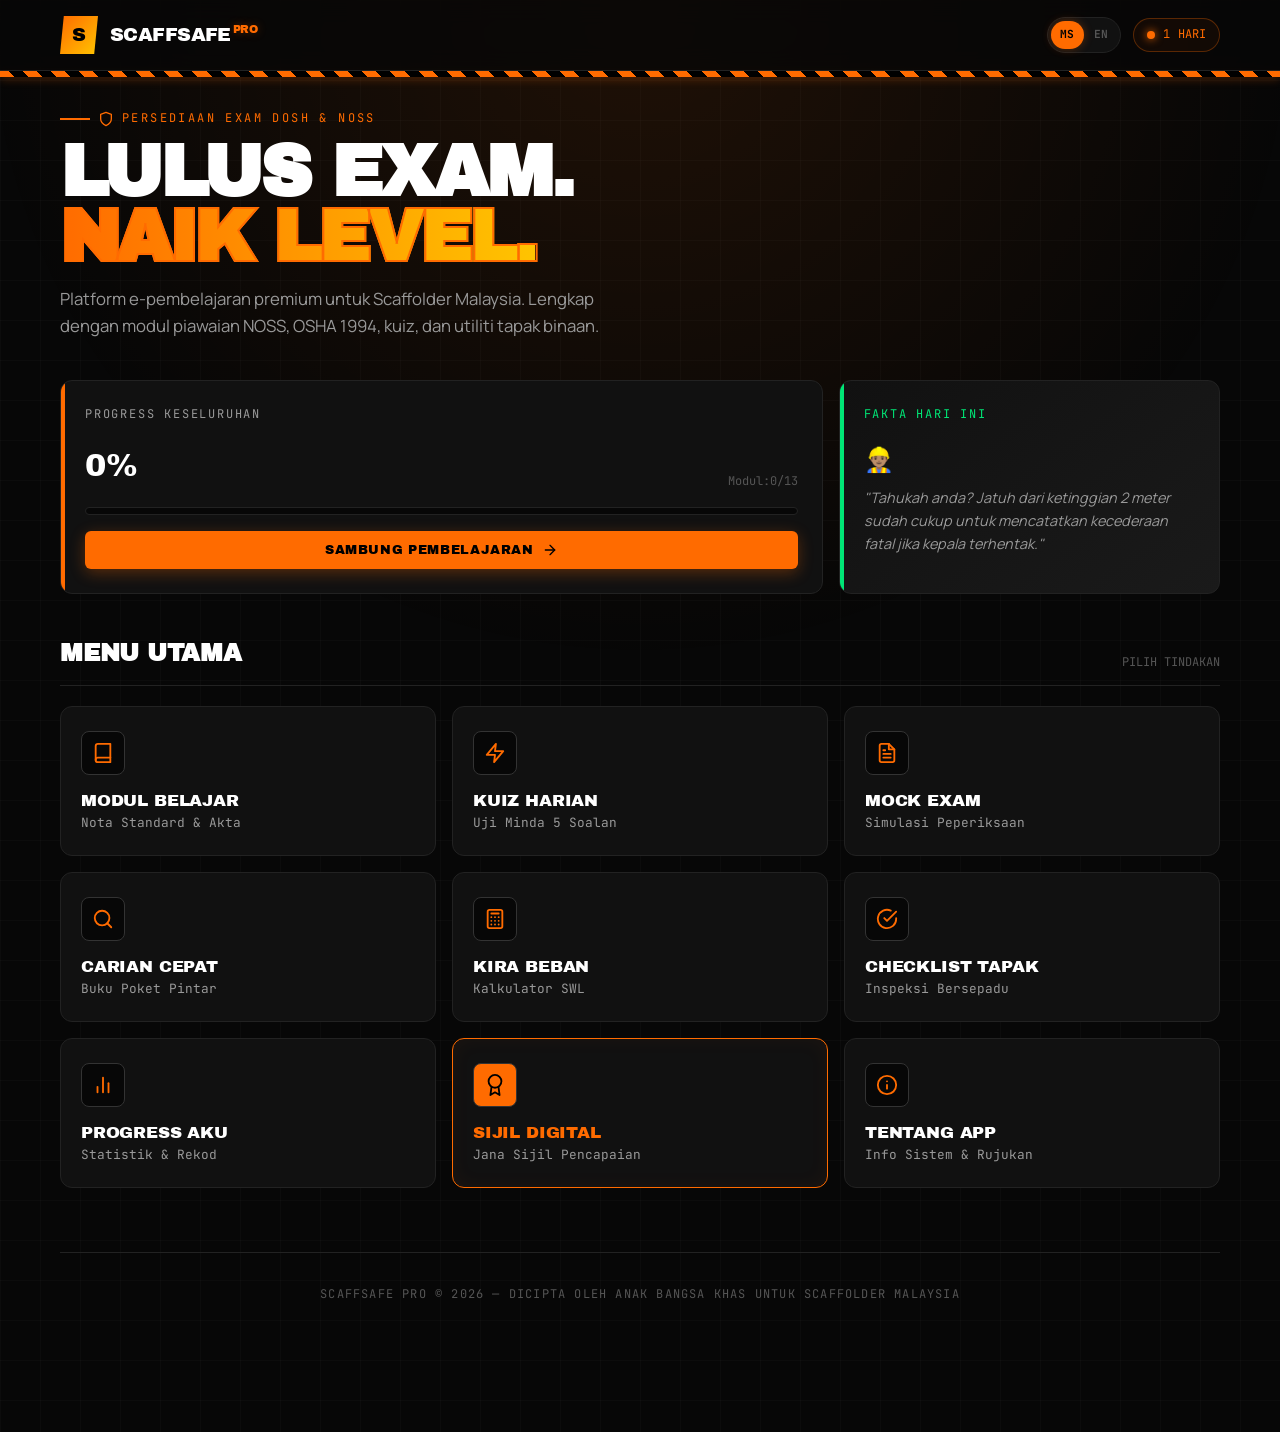
==== index.html @ acae8a9b "Rename INDEX.HTML.txt to index.html" ====
<!DOCTYPE html>
<html lang="ms">
<head>
<meta charset="UTF-8">
<meta name="viewport" content="width=device-width, initial-scale=1.0">
<meta name="theme-color" content="#0A0A0A">
<title>ScaffSafe Pro — Premium DOSH Scaffolder App</title>
<link rel="preconnect" href="https://fonts.googleapis.com">
<link rel="preconnect" href="https://fonts.gstatic.com" crossorigin>
<link href="https://fonts.googleapis.com/css2?family=Archivo+Black&family=JetBrains+Mono:wght@400;500;700&family=Manrope:wght@400;500;600;700;800&family=Playfair+Display:wght@600;700;800;900&family=Dancing+Script:wght@700&display=swap" rel="stylesheet">
<style>
:root {
  --bg: #070707;
  --surface: #111111;
  --surface-raised: #1A1A1A;
  --surface-glow: rgba(255, 107, 0, 0.05);
  --border: #222222;
  --border-highlight: #333333;
  --text: #FFFFFF;
  --text-dim: #999999;
  --text-muted: #555555;
  --accent: #FF6B00;
  --accent-dim: #CC5500;
  --accent-glow: rgba(255, 107, 0, 0.3);
  --success: #00E676;
  --danger: #FF3D00;
  --warning: #FFC400;
  --caution: #FFEA00;
}

* { margin: 0; padding: 0; box-sizing: border-box; -webkit-tap-highlight-color: transparent; }
html { -webkit-text-size-adjust: 100%; scroll-behavior: smooth; }

body {
  font-family: 'Manrope', -apple-system, sans-serif;
  background: var(--bg);
  color: var(--text);
  min-height: 100vh;
  line-height: 1.6;
  overflow-x: hidden;
  background-image: 
    linear-gradient(to right, rgba(255,255,255,0.02) 1px, transparent 1px),
    linear-gradient(to bottom, rgba(255,255,255,0.02) 1px, transparent 1px);
  background-size: 40px 40px;
}

/* Latar Belakang Gradien */
body::after {
  content: ''; position: fixed; top: 0; left: 0; width: 100vw; height: 100vh;
  background: radial-gradient(circle at 50% 0%, rgba(255,107,0,0.1) 0%, transparent 60%);
  pointer-events: none; z-index: -1;
}

.mono { font-family: 'JetBrains Mono', monospace; }
.display { font-family: 'Archivo Black', sans-serif; letter-spacing: -0.02em; }

.hazard-stripe {
  height: 6px;
  background: repeating-linear-gradient(45deg, var(--accent), var(--accent) 10px, #000 10px, #000 20px);
  box-shadow: 0 2px 10px var(--accent-glow);
}

/* Header */
.app-header {
  position: sticky; top: 0; z-index: 100;
  background: rgba(7, 7, 7, 0.8);
  backdrop-filter: blur(12px); -webkit-backdrop-filter: blur(12px);
  border-bottom: 1px solid var(--border);
}
.header-content { max-width: 1200px; margin: 0 auto; padding: 1rem 1.25rem; display: flex; justify-content: space-between; align-items: center; }
.logo { display: flex; align-items: center; gap: 0.75rem; cursor: pointer; transition: transform 0.2s; }
.logo:hover { transform: scale(1.02); }
.logo-mark {
  width: 38px; height: 38px; background: linear-gradient(135deg, var(--accent), var(--warning));
  position: relative; display: flex; align-items: center; justify-content: center;
  font-family: 'Archivo Black', sans-serif; font-size: 1.2rem; color: #000;
  clip-path: polygon(10% 0, 100% 0, 90% 100%, 0 100%); box-shadow: 0 0 15px var(--accent-glow);
}
.logo-text { font-family: 'Archivo Black', sans-serif; font-size: 1.2rem; letter-spacing: -0.03em; text-transform: uppercase; }
.logo-text .pro { color: var(--accent); font-size: 0.7rem; vertical-align: super; margin-left: 2px; text-shadow: 0 0 10px var(--accent-glow); }

.header-stats { display: flex; gap: 0.75rem; align-items: center; }

/* Toggle Bahasa */
.lang-toggle {
  background: var(--surface); border: 1px solid var(--border); border-radius: 20px;
  display: flex; padding: 0.2rem; cursor: pointer;
}
.lang-toggle span {
  padding: 0.3rem 0.6rem; font-family: 'JetBrains Mono', monospace; font-size: 0.7rem; font-weight: bold;
  color: var(--text-muted); border-radius: 15px; transition: all 0.2s;
}
.lang-toggle span.active { background: var(--accent); color: #000; box-shadow: 0 0 10px var(--accent-glow); }

.stat-pill {
  font-family: 'JetBrains Mono', monospace; font-size: 0.75rem; padding: 0.4rem 0.8rem;
  background: var(--surface); border: 1px solid var(--border); border-radius: 20px;
  display: flex; align-items: center; gap: 0.5rem; color: var(--text-dim);
}
.stat-pill.streak { color: var(--accent); border-color: rgba(255,107,0,0.3); background: var(--surface-glow); }
.stat-pill .dot {
  width: 8px; height: 8px; background: var(--accent); border-radius: 50%;
  box-shadow: 0 0 8px var(--accent); animation: pulse 2s infinite;
}
@keyframes pulse { 0%, 100% { opacity: 1; box-shadow: 0 0 8px var(--accent); } 50% { opacity: 0.4; box-shadow: 0 0 2px var(--accent); } }

/* Kontainer Utama */
.main { max-width: 1200px; margin: 0 auto; padding: 2rem 1.25rem 6rem; position: relative; z-index: 2; }
.screen { display: none; animation: slideUp 0.4s cubic-bezier(0.16, 1, 0.3, 1); }
.screen.active { display: block; }
@keyframes slideUp { from { opacity: 0; transform: translateY(20px); } to { opacity: 1; transform: translateY(0); } }

/* Bagian Hero */
.hero { margin-bottom: 2.5rem; position: relative; }
.hero-label { font-family: 'JetBrains Mono', monospace; font-size: 0.75rem; color: var(--accent); text-transform: uppercase; letter-spacing: 0.2em; margin-bottom: 0.75rem; display: flex; align-items: center; gap: 0.5rem; }
.hero-label::before { content: ''; width: 30px; height: 2px; background: var(--accent); }
.hero-title { font-family: 'Archivo Black', sans-serif; font-size: clamp(2.5rem, 8vw, 4.5rem); line-height: 0.9; letter-spacing: -0.04em; text-transform: uppercase; margin-bottom: 1rem; }
.hero-title .highlight { color: transparent; -webkit-text-stroke: 2px var(--accent); background: linear-gradient(to right, var(--accent), var(--warning)); -webkit-background-clip: text; position: relative; }
.hero-subtitle { color: var(--text-dim); font-size: 1.05rem; max-width: 550px; margin-bottom: 1.5rem; }

/* Widget Dasbor */
.dashboard-widgets { display: grid; grid-template-columns: 1fr; gap: 1rem; margin-bottom: 2.5rem; }
@media (min-width: 768px) { .dashboard-widgets { grid-template-columns: 2fr 1fr; } }
.widget-card { background: var(--surface); border: 1px solid var(--border); padding: 1.5rem; border-radius: 12px; position: relative; overflow: hidden; }
.widget-card::before { content: ''; position: absolute; top: 0; left: 0; width: 4px; height: 100%; background: var(--accent); }
.widget-header { display: flex; justify-content: space-between; align-items: center; margin-bottom: 1rem; }
.widget-title { font-family: 'JetBrains Mono', monospace; font-size: 0.75rem; text-transform: uppercase; letter-spacing: 0.15em; color: var(--text-dim); }

.progress-value { font-family: 'Archivo Black', sans-serif; font-size: 2rem; color: var(--text); }
.progress-bar { height: 8px; background: var(--bg); border-radius: 4px; position: relative; overflow: hidden; margin-bottom: 1rem; border: 1px solid var(--border); }
.progress-fill { height: 100%; background: repeating-linear-gradient(45deg, var(--accent), var(--accent) 10px, var(--warning) 10px, var(--warning) 20px); background-size: 28px 28px; animation: moveStripes 1s linear infinite; transition: width 0.8s cubic-bezier(0.65, 0, 0.35, 1); box-shadow: 0 0 10px var(--accent-glow); }
@keyframes moveStripes { 0% { background-position: 0 0; } 100% { background-position: 28px 0; } }
.progress-meta { display: flex; justify-content: space-between; font-family: 'JetBrains Mono', monospace; font-size: 0.75rem; color: var(--text-muted); }

.fact-widget { background: linear-gradient(145deg, var(--surface), var(--surface-raised)); border: 1px solid var(--border); }
.fact-widget::before { background: var(--success); }
.fact-icon { font-size: 1.5rem; margin-bottom: 0.5rem; }
.fact-text { font-size: 0.9rem; color: var(--text-dim); font-style: italic; }

/* Kisi Menu */
.section-header { display: flex; justify-content: space-between; align-items: flex-end; margin-bottom: 1.25rem; padding-bottom: 0.75rem; border-bottom: 1px solid var(--border); }
.section-title { font-family: 'Archivo Black', sans-serif; font-size: 1.5rem; text-transform: uppercase; letter-spacing: -0.01em; }
.section-subtitle { font-family: 'JetBrains Mono', monospace; font-size: 0.75rem; color: var(--text-muted); text-transform: uppercase; }

.menu-grid { display: grid; grid-template-columns: repeat(2, 1fr); gap: 1rem; margin-bottom: 2rem; }
@media (min-width: 768px) { .menu-grid { grid-template-columns: repeat(3, 1fr); } }
.menu-item {
  background: var(--surface); border: 1px solid var(--border); border-radius: 12px; padding: 1.5rem 1.25rem;
  cursor: pointer; transition: all 0.3s cubic-bezier(0.16, 1, 0.3, 1); position: relative; text-align: left;
  color: var(--text); display: flex; flex-direction: column; gap: 1rem; overflow: hidden;
}
.menu-item::after { content: ''; position: absolute; inset: 0; background: radial-gradient(circle at 50% 50%, var(--accent-glow) 0%, transparent 60%); opacity: 0; transition: opacity 0.3s; pointer-events: none; }
.menu-item:hover, .menu-item:active { background: var(--surface-raised); border-color: var(--accent); transform: translateY(-4px); box-shadow: 0 10px 20px rgba(0,0,0,0.5), 0 0 15px var(--surface-glow); }
.menu-item:hover::after { opacity: 1; }
.menu-item .icon { width: 44px; height: 44px; display: flex; align-items: center; justify-content: center; background: var(--bg); border: 1px solid var(--border-highlight); border-radius: 8px; color: var(--accent); transition: all 0.3s; }
.menu-item:hover .icon { background: var(--accent); color: #000; }
.menu-item svg { width: 22px; height: 22px; stroke-width: 2; }
.menu-item .menu-title { font-family: 'Archivo Black', sans-serif; font-size: 1.05rem; text-transform: uppercase; letter-spacing: -0.01em; margin-bottom: 0.25rem; }
.menu-item .menu-desc { font-size: 0.8rem; color: var(--text-dim); font-family: 'JetBrains Mono', monospace; }

/* Kartu Level */
.level-grid { display: grid; grid-template-columns: 1fr; gap: 1rem; }
.level-card { background: var(--surface); border: 1px solid var(--border); border-radius: 12px; padding: 1.5rem; cursor: pointer; transition: all 0.3s; display: flex; align-items: center; gap: 1.5rem; position: relative; }
.level-card:hover { border-color: var(--accent); transform: translateX(8px); background: var(--surface-raised); }
.level-number { font-family: 'Archivo Black', sans-serif; font-size: 3rem; color: var(--accent); line-height: 1; min-width: 70px; opacity: 0.8; }
.level-info h3 { font-family: 'Archivo Black', sans-serif; font-size: 1.2rem; text-transform: uppercase; margin-bottom: 0.5rem; }
.level-info p { font-size: 0.9rem; color: var(--text-dim); }
.level-badge { position: absolute; top: 1rem; right: 1rem; font-family: 'JetBrains Mono', monospace; font-size: 0.7rem; color: var(--accent); text-transform: uppercase; letter-spacing: 0.1em; background: var(--surface-glow); padding: 0.3rem 0.6rem; border-radius: 4px; }

/* Daftar Modul */
.module-list { display: flex; flex-direction: column; gap: 0.75rem; }
.module-item { background: var(--surface); border: 1px solid var(--border); border-radius: 8px; padding: 1.25rem; cursor: pointer; transition: all 0.2s; display: flex; align-items: center; gap: 1rem; text-align: left; color: var(--text); }
.module-item:hover { border-color: var(--accent); background: var(--surface-raised); }
.module-item.completed { border-left: 4px solid var(--success); }
.module-number { font-family: 'JetBrains Mono', monospace; font-size: 0.85rem; color: var(--accent); min-width: 40px; font-weight: 700; }
.module-title { flex: 1; font-weight: 600; font-size: 1rem; }
.module-status { font-family: 'JetBrains Mono', monospace; font-size: 0.75rem; color: var(--text-dim); text-transform: uppercase; }
.module-status.done { color: var(--success); }

/* Tampilan Pelajaran & Diagram SVG */
.lesson-container { background: var(--surface); border: 1px solid var(--border); border-radius: 12px; padding: 2rem 1.5rem; margin-bottom: 1.5rem; box-shadow: 0 10px 30px rgba(0,0,0,0.3); }
.lesson-header { border-bottom: 1px solid var(--border); padding-bottom: 1.5rem; margin-bottom: 1.5rem; }
.lesson-breadcrumb { font-family: 'JetBrains Mono', monospace; font-size: 0.75rem; color: var(--accent); text-transform: uppercase; letter-spacing: 0.1em; margin-bottom: 0.75rem; }
.lesson-title { font-family: 'Archivo Black', sans-serif; font-size: 1.8rem; text-transform: uppercase; line-height: 1.2; }
.lesson-body { font-size: 1rem; line-height: 1.8; color: #D0D0D0; }
.lesson-body h3 { font-family: 'Archivo Black', sans-serif; font-size: 1.2rem; color: var(--accent); margin: 2rem 0 1rem; text-transform: uppercase; letter-spacing: -0.01em; }
.lesson-body p { margin-bottom: 1.25rem; }
.lesson-body ul, .lesson-body ol { padding-left: 1.5rem; margin-bottom: 1.25rem; }
.lesson-body li { margin-bottom: 0.5rem; }
.lesson-body ul li::marker { color: var(--accent); }
.lesson-body strong { color: var(--text); font-weight: 700; }

.svg-diagram-box {
  background: #111; border-radius: 8px; padding: 1.5rem; margin: 1.5rem 0; 
  text-align: center; border: 1px dashed var(--border-highlight);
  box-shadow: inset 0 0 20px rgba(0,0,0,0.5);
}
.svg-diagram-box svg { max-width: 100%; height: auto; }
.svg-diagram-box .caption { font-size:0.75rem; color:var(--text-dim); font-family:monospace; margin-top:0.5rem; }

/* Kotak Info & Pengiraan */
.formula-box { background: var(--surface-raised); border: 1px solid var(--accent); padding: 1rem; border-radius: 8px; text-align: center; font-family: 'JetBrains Mono', monospace; font-size: 1.2rem; color: var(--accent); margin: 1rem 0; box-shadow: inset 0 0 10px rgba(0,0,0,0.5); }
.calc-example { background: rgba(255,255,255,0.02); padding: 1.25rem; border-radius: 8px; font-family: 'JetBrains Mono', monospace; border-left: 3px solid var(--accent); margin-bottom: 1.5rem; color: #E0E0E0; line-height: 1.8; }

.info-box { background: var(--surface-glow); border-left: 4px solid var(--accent); padding: 1.25rem; margin: 1.5rem 0; border-radius: 0 8px 8px 0; }
.info-box.warning { background: rgba(255,196,0,0.05); border-left-color: var(--warning); }
.info-box.danger { background: rgba(255,61,0,0.05); border-left-color: var(--danger); }
.info-box-title { font-family: 'JetBrains Mono', monospace; font-size: 0.8rem; text-transform: uppercase; letter-spacing: 0.1em; color: var(--accent); margin-bottom: 0.5rem; font-weight: bold; }
.info-box.warning .info-box-title { color: var(--warning); }
.info-box.danger .info-box-title { color: var(--danger); }

/* Mesin Kuis */
.quiz-container { background: var(--surface); border: 1px solid var(--border); border-radius: 12px; padding: 2rem 1.5rem; }
.quiz-header { display: flex; justify-content: space-between; align-items: center; margin-bottom: 2rem; padding-bottom: 1rem; border-bottom: 1px solid var(--border); }
.quiz-progress-label { font-family: 'JetBrains Mono', monospace; font-size: 0.85rem; color: var(--text-dim); text-transform: uppercase; }
.quiz-timer { font-family: 'JetBrains Mono', monospace; font-size: 1.2rem; color: var(--accent); font-weight: 700; background: var(--surface-glow); padding: 0.3rem 0.8rem; border-radius: 4px;}
.quiz-question { font-family: 'Archivo Black', sans-serif; font-size: 1.4rem; line-height: 1.4; margin-bottom: 2rem; text-transform: uppercase; letter-spacing: -0.01em; }
.quiz-options { display: flex; flex-direction: column; gap: 0.75rem; margin-bottom: 2rem; }
.quiz-option { background: var(--bg); border: 1px solid var(--border); border-radius: 8px; padding: 1.25rem; cursor: pointer; transition: all 0.2s; display: flex; align-items: center; gap: 1.25rem; text-align: left; color: var(--text); font-family: inherit; font-size: 1rem; width: 100%; }
.quiz-option:hover:not(.disabled) { border-color: var(--accent); background: var(--surface-raised); }
.quiz-option.selected { border-color: var(--accent); background: var(--surface-glow); box-shadow: inset 0 0 0 1px var(--accent); }
.quiz-option.correct { border-color: var(--success); background: rgba(0,230,118,0.1); box-shadow: inset 0 0 0 1px var(--success); }
.quiz-option.wrong { border-color: var(--danger); background: rgba(255,61,0,0.1); box-shadow: inset 0 0 0 1px var(--danger); }
.quiz-option.disabled { cursor: not-allowed; opacity: 0.7; }
.option-letter { font-family: 'Archivo Black', sans-serif; font-size: 1.1rem; min-width: 36px; height: 36px; display: flex; align-items: center; justify-content: center; background: var(--surface); color: var(--text-dim); border-radius: 6px; }
.quiz-option.selected .option-letter { background: var(--accent); color: #000; }
.quiz-option.correct .option-letter { background: var(--success); color: #000; }
.quiz-option.wrong .option-letter { background: var(--danger); color: #fff; }
.explanation { background: var(--surface-raised); border-left: 4px solid var(--accent); padding: 1.25rem; margin: 1.5rem 0; font-size: 0.95rem; line-height: 1.6; color: var(--text); display: none; border-radius: 0 8px 8px 0; }
.explanation.show { display: block; animation: slideUp 0.3s ease; }
.explanation-title { font-family: 'JetBrains Mono', monospace; font-size: 0.75rem; text-transform: uppercase; color: var(--accent); margin-bottom: 0.75rem; letter-spacing: 0.1em; font-weight:bold; }

/* Tombol */
.btn {
  background: var(--accent); color: #000; border: none; border-radius: 6px; padding: 1rem 1.5rem;
  font-family: 'Archivo Black', sans-serif; font-size: 0.95rem; text-transform: uppercase; letter-spacing: 0.05em;
  cursor: pointer; transition: all 0.2s; width: 100%; position: relative; overflow: hidden;
  box-shadow: 0 4px 15px var(--accent-glow); display: flex; justify-content: center; align-items: center; gap: 0.5rem;
}
.btn:hover:not(:disabled) { background: var(--warning); transform: translateY(-2px); box-shadow: 0 6px 20px rgba(255,196,0,0.3); }
.btn:active { transform: translateY(0); }
.btn:disabled { opacity: 0.5; cursor: not-allowed; box-shadow: none; }
.btn.secondary { background: transparent; color: var(--text); border: 1px solid var(--border-highlight); box-shadow: none; }
.btn.secondary:hover { border-color: var(--text); background: var(--surface-raised); }
.btn.outline { background: var(--bg); color: var(--accent); border: 1px solid var(--accent); box-shadow:none;}
.btn.outline:hover { background: var(--surface-glow); }
.btn-row { display: grid; grid-template-columns: 1fr 1fr; gap: 1rem; }

.back-btn {
  background: transparent; border: 1px solid var(--border); color: var(--text-dim); border-radius: 6px;
  padding: 0.6rem 1rem; font-family: 'JetBrains Mono', monospace; font-size: 0.8rem; cursor: pointer;
  margin-bottom: 1.5rem; text-transform: uppercase; letter-spacing: 0.05em; transition: all 0.2s; display: inline-flex; align-items: center; gap: 0.5rem;
}
.back-btn:hover { color: var(--accent); border-color: var(--accent); background: var(--surface-glow); }

/* Hasil */
.result-hero { text-align: center; padding: 3rem 1rem; margin-bottom: 1.5rem; background: var(--surface); border: 1px solid var(--border); border-radius: 12px; }
.result-score { font-family: 'Archivo Black', sans-serif; font-size: clamp(5rem, 15vw, 8rem); line-height: 1; color: var(--accent); letter-spacing: -0.04em; text-shadow: 0 0 30px var(--accent-glow); }
.result-label { font-family: 'JetBrains Mono', monospace; font-size: 0.9rem; text-transform: uppercase; letter-spacing: 0.2em; color: var(--text-dim); margin-top: 1rem; }
.result-status { display: inline-block; padding: 0.75rem 1.5rem; margin-top: 1.5rem; font-family: 'Archivo Black', sans-serif; font-size: 1rem; text-transform: uppercase; letter-spacing: 0.1em; border-radius: 4px;}
.result-status.pass { background: var(--success); color: #000; box-shadow: 0 0 20px rgba(0,230,118,0.3); }
.result-status.fail { background: var(--danger); color: #fff; box-shadow: 0 0 20px rgba(255,61,0,0.3); }
.result-stats { display: grid; grid-template-columns: repeat(3, 1fr); gap: 1rem; margin-bottom: 2rem; }
.result-stat { background: var(--surface); border: 1px solid var(--border); padding: 1.5rem 0.5rem; text-align: center; border-radius: 8px; }
.result-stat-value { font-family: 'Archivo Black', sans-serif; font-size: 1.8rem; color: var(--text); }
.result-stat-label { font-family: 'JetBrains Mono', monospace; font-size: 0.7rem; color: var(--text-muted); text-transform: uppercase; letter-spacing: 0.1em; margin-top: 0.5rem; }

/* Elemen Interaktif */
.calc-input { width: 100%; padding: 1rem; background: var(--bg); border: 1px solid var(--border-highlight); color: var(--text); font-family: 'JetBrains Mono', monospace; font-size: 1rem; margin-top: 0.5rem; border-radius: 6px; transition: border 0.2s; }
.calc-input:focus { border-color: var(--accent); outline: none; box-shadow: 0 0 0 2px var(--accent-glow); }
.interactive-check { display: flex; align-items: flex-start; gap: 1rem; padding: 1rem; background: var(--bg); border: 1px solid var(--border-highlight); margin-bottom: 0.75rem; cursor: pointer; transition: all 0.2s; border-radius: 8px; }
.interactive-check:hover { border-color: var(--accent); background: var(--surface-raised); }
.interactive-check input[type="checkbox"] { margin-top: 0.25rem; accent-color: var(--accent); width: 20px; height: 20px; cursor: pointer; }
.interactive-check span { font-size: 0.95rem; line-height: 1.5; }

/* Gaya Cetak (Print) */
@media print {
  body.print-mode * { visibility: hidden; }
  body.print-mode #certOutputArea, body.print-mode #certOutputArea * { visibility: visible; }
  body.print-mode #certOutputArea { position: absolute; left: 0; top: 0; width: 100%; margin: 0; padding: 0; }
  
  body.print-checklist-mode * { visibility: hidden; }
  body.print-checklist-mode #printableChecklist, body.print-checklist-mode #printableChecklist * { visibility: visible; color: #000 !important; }
  body.print-checklist-mode #printableChecklist { position: absolute; left: 0; top: 0; width: 100%; padding: 20px; background: white; }
  body.print-checklist-mode .interactive-check { border: 1px solid #ccc; background: #fff; margin-bottom: 10px; break-inside: avoid; }
  body.print-checklist-mode .print-hide { display: none !important; }
  body.print-checklist-mode h2 { color: #000 !important; }

  .certificate-box { box-shadow: none; width: 100%; height: auto; margin: 20px auto; }
  .btn, .back-btn, .header-content { display: none !important; }
}

/* Gaya Sertifikat */
.certificate-box {
  background: #FDFDFD; color: #111; padding: clamp(1.5rem, 5vw, 3rem);
  border: 2px solid #D4AF37; outline: clamp(4px, 2vw, 10px) solid #FDFDFD;
  box-shadow: 0 0 0 clamp(6px, 3vw, 14px) #D4AF37, 0 30px 60px rgba(0,0,0,0.8);
  border-radius: 2px; text-align: center; position: relative; margin-top: 2rem; overflow: hidden;
  -webkit-print-color-adjust: exact; print-color-adjust: exact;
}
.certificate-box::before { content: ''; position: absolute; top: 15px; left: 15px; right: 15px; bottom: 15px; border: 2px solid #D4AF37; pointer-events: none; z-index: 10; }
.cert-watermark { position: absolute; top: 50%; left: 50%; transform: translate(-50%, -50%); font-family: 'Archivo Black', sans-serif; font-size: clamp(10rem, 40vw, 28rem); color: #D4AF37; opacity: 0.04; pointer-events: none; z-index: 0; line-height: 0.8; }
.cert-content-wrap { position: relative; z-index: 5; }
.cert-serial { position: absolute; top: -15px; left: 0; font-family: 'JetBrains Mono', monospace; font-size: 0.75rem; color: #888; letter-spacing: 0.05em; }
.cert-header { font-family: 'Playfair Display', serif; font-weight: 900; font-size: clamp(1.8rem, 6vw, 3.5rem); background: linear-gradient(to right, #BF953F, #FCF6BA, #B38728, #FBF5B7, #AA771C); -webkit-background-clip: text; -webkit-text-fill-color: transparent; margin-bottom: 0.5rem; letter-spacing: 0.05em; }
.cert-sub { font-family: 'JetBrains Mono', monospace; font-size: clamp(0.65rem, 2vw, 0.85rem); color: #B38728; text-transform: uppercase; letter-spacing: 0.25em; margin-bottom: 2.5rem; font-weight: bold; }
.cert-photo { width: clamp(90px, 25vw, 140px); height: clamp(90px, 25vw, 140px); border-radius: 50%; object-fit: cover; border: 4px solid #D4AF37; margin: 0 auto 1.5rem; box-shadow: 0 8px 20px rgba(0,0,0,0.15); display: block; background:#eee; position: relative; z-index: 5; }
.cert-name { font-family: 'Playfair Display', serif; font-weight: 800; font-size: clamp(1.5rem, 6vw, 2.8rem); color: #111111; margin-bottom: 1.5rem; border-bottom: 2px solid #D4AF37; display: inline-block; padding: 0 1rem 0.5rem; word-break: break-word; letter-spacing: 0.05em; text-transform: uppercase; }
.cert-text { font-family: 'Manrope', sans-serif; font-size: clamp(0.85rem, 3vw, 1.05rem); line-height: 1.8; color: #333; max-width: 95%; margin: 0 auto 2rem; }
.cert-seal { position: relative; margin: 0 auto 1.5rem; width: clamp(80px, 20vw, 110px); height: clamp(80px, 20vw, 110px); background: radial-gradient(circle, #FCF6BA 0%, #B38728 50%, #AA771C 100%); border-radius: 50%; display: flex; flex-direction: column; align-items: center; justify-content: center; color: #FFFFFF; font-family: 'Archivo Black', sans-serif; font-size: 0.6rem; line-height: 1.2; text-shadow: 1px 1px 3px rgba(0,0,0,0.5); box-shadow: 0 5px 15px rgba(0,0,0,0.4); z-index: 10; }
.cert-seal::after { content: ''; position: absolute; top: 4px; left: 4px; right: 4px; bottom: 4px; border: 1.5px dashed #FFFFFF; border-radius: 50%; opacity: 0.6; }
.cert-seal span { font-size: 0.4rem; letter-spacing: 0.1em; margin-top: 3px;}
.cert-footer { display: flex; flex-direction: column; justify-content: center; align-items: center; gap: 1.5rem; margin-top: 1.5rem; padding-top: 1.5rem; border-top: 1px solid #E0E0E0; font-family: 'JetBrains Mono', monospace; font-size: clamp(0.7rem, 2vw, 0.85rem); color: #333; }
.cert-sign-area { display: flex; flex-direction: column; align-items: center; text-align: center; }
.cert-sign-area-left { text-align: center; }
.fake-sign { font-family: 'Dancing Script', cursive; font-size: clamp(2.2rem, 7vw, 3.2rem); color: #111111; margin-bottom: 10px; transform: rotate(-2deg); line-height: 1.2; }
@media (min-width: 768px) {
  .cert-footer { flex-direction: row; justify-content: space-between; align-items: flex-end; padding-left: 150px; margin-top: 2.5rem; border-top: none; }
  .cert-sign-area-left { text-align: left; }
  .cert-seal { position: absolute; bottom: 25px; left: 40px; margin: 0; }
  .cert-seal::after { top: 5px; left: 5px; right: 5px; bottom: 5px; }
  .cert-seal span { font-size: 0.45rem; }
}

.footer-note { text-align: center; font-family: 'JetBrains Mono', monospace; font-size: 0.75rem; color: var(--text-muted); margin-top: 4rem; padding: 2rem; text-transform: uppercase; letter-spacing: 0.1em; border-top: 1px solid var(--border); }
.svg-icon { width: 24px; height: 24px; stroke: currentColor; stroke-width: 2; stroke-linecap: round; stroke-linejoin: round; fill: none; }

/* Custom Modal */
.modal-overlay { position: fixed; top: 0; left: 0; width: 100vw; height: 100vh; background: rgba(0,0,0,0.8); backdrop-filter: blur(5px); -webkit-backdrop-filter: blur(5px); display: flex; align-items: center; justify-content: center; z-index: 1000; opacity: 0; pointer-events: none; transition: opacity 0.3s ease; }
.modal-overlay.active { opacity: 1; pointer-events: auto; }
.modal-box { background: var(--surface); border: 1px solid var(--border-highlight); border-radius: 12px; padding: 2rem; max-width: 90%; width: 400px; text-align: center; transform: translateY(20px); transition: transform 0.3s ease; box-shadow: 0 10px 40px rgba(0,0,0,0.8), 0 0 20px var(--surface-glow); }
.modal-overlay.active .modal-box { transform: translateY(0); }
.modal-title { font-family: 'Archivo Black', sans-serif; color: var(--accent); margin-bottom: 1rem; font-size: 1.2rem; text-transform: uppercase; letter-spacing: -0.01em;}
.modal-message { color: var(--text); margin-bottom: 2rem; font-size: 1rem; line-height: 1.5; font-family: 'Manrope', sans-serif;}
.modal-buttons { display: flex; gap: 1rem; justify-content: center; }
</style>
</head>
<body>

<header class="app-header">
  <div class="header-content">
    <div class="logo" onclick="goHome()">
      <div class="logo-mark">S</div>
      <div class="logo-text">ScaffSafe<span class="pro">PRO</span></div>
    </div>
    <div class="header-stats">
      <div class="lang-toggle" onclick="toggleLang()">
        <span id="btn-lang-ms" class="active">MS</span>
        <span id="btn-lang-en">EN</span>
      </div>
      <div class="stat-pill streak" title="Streak">
        <span class="dot"></span>
        <span id="streakCount">0</span> <span data-i18n="header_days">HARI</span>
      </div>
    </div>
  </div>
</header>

<div class="hazard-stripe"></div>

<main class="main">

  <div id="screen-home" class="screen active">
    <section class="hero">
      <div class="hero-label">
        <svg class="svg-icon" style="width:16px;height:16px;" viewBox="0 0 24 24"><path d="M12 22s8-4 8-10V5l-8-3-8 3v7c0 6 8 10 8 10z"/></svg>
        <span data-i18n="hero_label">Persediaan Exam DOSH & NOSS</span>
      </div>
      <h1 class="hero-title" data-i18n="hero_title">Lulus Exam.<br><span class="highlight">Naik Level.</span></h1>
      <p class="hero-subtitle" data-i18n="hero_subtitle">Platform e-pembelajaran premium untuk Scaffolder Malaysia. Lengkap dengan modul piawaian NOSS, OSHA 1994, kuiz, dan utiliti tapak binaan.</p>
    </section>

    <div class="dashboard-widgets">
      <div class="widget-card">
        <div class="widget-header">
          <span class="widget-title" data-i18n="widget_prog_title">Progress Keseluruhan</span>
        </div>
        <div style="display:flex; justify-content:space-between; align-items:flex-end; margin-bottom:1rem;">
          <span class="progress-value" id="overallProgress">0%</span>
          <span class="progress-meta"><span data-i18n="widget_prog_mod">Modul</span>: <span id="moduleCompleted">0</span>/<span id="moduleTotal">13</span></span>
        </div>
        <div class="progress-bar">
          <div class="progress-fill" id="progressFill" style="width: 0%"></div>
        </div>
        <button class="btn" style="padding:0.7rem; font-size:0.8rem; margin-top:1rem;" onclick="showScreen('modules')">
          <span data-i18n="btn_continue">Sambung Pembelajaran</span> <svg class="svg-icon" style="width:16px;height:16px;" viewBox="0 0 24 24"><line x1="5" y1="12" x2="19" y2="12"></line><polyline points="12 5 19 12 12 19"></polyline></svg>
        </button>
      </div>

      <div class="widget-card fact-widget">
        <div class="widget-header">
          <span class="widget-title" style="color:var(--success);" data-i18n="widget_fact_title">Fakta Hari Ini</span>
        </div>
        <div class="fact-icon">👷🏽‍♂️</div>
        <div class="fact-text" id="dailyFact">"Tali dagu..."</div>
      </div>
    </div>

    <div class="section-header">
      <h2 class="section-title" data-i18n="menu_main">Menu Utama</h2>
      <span class="section-subtitle" data-i18n="menu_sub">Pilih Tindakan</span>
    </div>

    <div class="menu-grid">
      <button class="menu-item" onclick="showScreen('levels')">
        <div class="icon"><svg class="svg-icon" viewBox="0 0 24 24"><path d="M4 19.5A2.5 2.5 0 0 1 6.5 17H20"></path><path d="M6.5 2H20v20H6.5A2.5 2.5 0 0 1 4 19.5v-15A2.5 2.5 0 0 1 6.5 2z"></path></svg></div>
        <div>
          <div class="menu-title" data-i18n="m_learn_t">Modul Belajar</div>
          <div class="menu-desc" data-i18n="m_learn_d">Nota Standard & Akta</div>
        </div>
      </button>

      <button class="menu-item" onclick="startDailyQuiz()">
        <div class="icon"><svg class="svg-icon" viewBox="0 0 24 24"><polygon points="13 2 3 14 12 14 11 22 21 10 12 10 13 2"></polygon></svg></div>
        <div>
          <div class="menu-title" data-i18n="m_quiz_t">Kuiz Harian</div>
          <div class="menu-desc" data-i18n="m_quiz_d">Uji Minda 5 Soalan</div>
        </div>
      </button>

      <button class="menu-item" onclick="startMockExam()">
        <div class="icon"><svg class="svg-icon" viewBox="0 0 24 24"><path d="M14 2H6a2 2 0 0 0-2 2v16a2 2 0 0 0 2 2h12a2 2 0 0 0 2-2V8z"></path><polyline points="14 2 14 8 20 8"></polyline><line x1="16" y1="13" x2="8" y2="13"></line><line x1="16" y1="17" x2="8" y2="17"></line><polyline points="10 9 9 9 8 9"></polyline></svg></div>
        <div>
          <div class="menu-title" data-i18n="m_exam_t">Mock Exam</div>
          <div class="menu-desc" data-i18n="m_exam_d">Simulasi Peperiksaan</div>
        </div>
      </button>

      <button class="menu-item" onclick="showScreen('search')">
        <div class="icon"><svg class="svg-icon" viewBox="0 0 24 24"><circle cx="11" cy="11" r="8"></circle><line x1="21" y1="21" x2="16.65" y2="16.65"></line></svg></div>
        <div>
          <div class="menu-title" data-i18n="m_search_t">Carian Cepat</div>
          <div class="menu-desc" data-i18n="m_search_d">Buku Poket Pintar</div>
        </div>
      </button>
      
      <button class="menu-item" onclick="showScreen('calculator')">
        <div class="icon"><svg class="svg-icon" viewBox="0 0 24 24"><rect x="4" y="2" width="16" height="20" rx="2" ry="2"></rect><line x1="8" y1="6" x2="16" y2="6"></line><line x1="16" y1="14" x2="16" y2="14.01"></line><line x1="12" y1="14" x2="12" y2="14.01"></line><line x1="8" y1="14" x2="8" y2="14.01"></line><line x1="16" y1="10" x2="16" y2="10.01"></line><line x1="12" y1="10" x2="12" y2="10.01"></line><line x1="8" y1="10" x2="8" y2="10.01"></line><line x1="16" y1="18" x2="16" y2="18.01"></line><line x1="12" y1="18" x2="12" y2="18.01"></line><line x1="8" y1="18" x2="8" y2="18.01"></line></svg></div>
        <div>
          <div class="menu-title" data-i18n="m_calc_t">Kira Beban</div>
          <div class="menu-desc" data-i18n="m_calc_d">Kalkulator SWL</div>
        </div>
      </button>

      <button class="menu-item" onclick="showScreen('checklist')">
        <div class="icon"><svg class="svg-icon" viewBox="0 0 24 24"><path d="M22 11.08V12a10 10 0 1 1-5.93-9.14"></path><polyline points="22 4 12 14.01 9 11.01"></polyline></svg></div>
        <div>
          <div class="menu-title" data-i18n="m_check_t">Checklist Tapak</div>
          <div class="menu-desc" data-i18n="m_check_d">Inspeksi Bersepadu</div>
        </div>
      </button>

      <button class="menu-item" onclick="showScreen('progress')">
        <div class="icon"><svg class="svg-icon" viewBox="0 0 24 24"><line x1="18" y1="20" x2="18" y2="10"></line><line x1="12" y1="20" x2="12" y2="4"></line><line x1="6" y1="20" x2="6" y2="14"></line></svg></div>
        <div>
          <div class="menu-title" data-i18n="m_prog_t">Progress Aku</div>
          <div class="menu-desc" data-i18n="m_prog_d">Statistik & Rekod</div>
        </div>
      </button>

      <button class="menu-item" style="border-color: var(--accent); box-shadow: inset 0 0 20px var(--surface-glow);" onclick="showScreen('certificate')">
        <div class="icon" style="background:var(--accent); color:#000;"><svg class="svg-icon" viewBox="0 0 24 24"><circle cx="12" cy="8" r="7"></circle><polyline points="8.21 13.89 7 23 12 20 17 23 15.79 13.88"></polyline></svg></div>
        <div>
          <div class="menu-title" style="color: var(--accent);" data-i18n="m_cert_t">Sijil Digital</div>
          <div class="menu-desc" data-i18n="m_cert_d">Jana Sijil Pencapaian</div>
        </div>
      </button>

      <button class="menu-item" onclick="showScreen('about')">
        <div class="icon"><svg class="svg-icon" viewBox="0 0 24 24"><circle cx="12" cy="12" r="10"></circle><line x1="12" y1="16" x2="12" y2="12"></line><line x1="12" y1="8" x2="12.01" y2="8"></line></svg></div>
        <div>
          <div class="menu-title" data-i18n="m_about_t">Tentang App</div>
          <div class="menu-desc" data-i18n="m_about_d">Info Sistem & Rujukan</div>
        </div>
      </button>
    </div>
  </div>

  <div id="screen-levels" class="screen">
    <button class="back-btn" onclick="goHome()"><svg class="svg-icon" style="width:16px;height:16px;" viewBox="0 0 24 24"><line x1="19" y1="12" x2="5" y2="12"></line><polyline points="12 19 5 12 12 5"></polyline></svg> <span data-i18n="btn_back">Kembali</span></button>
    <div class="section-header">
      <h2 class="section-title" data-i18n="lvl_title">Pilih Level</h2>
      <span class="section-subtitle" data-i18n="lvl_sub">Silibus Berdaftar</span>
    </div>
    <div class="level-grid">
      <div class="level-card" onclick="showLevelModules(1)">
        <div class="level-number">01</div>
        <div class="level-info">
          <h3 data-i18n="lvl_1_t">Scaffolder Peringkat Asas (Level 1)</h3>
          <p data-i18n="lvl_1_d">Asas scaffolding, OSHA Akta 514, pengiraan beban mati, komponen, dan prosedur kerja selamat. Rujukan Piawaian Kebangsaan (NOSS).</p>
        </div>
        <div class="level-badge" data-i18n="lvl_avail">Tersedia</div>
      </div>
      <div class="level-card" onclick="showLevelModules(2)">
        <div class="level-number">02</div>
        <div class="level-info">
          <h3 data-i18n="lvl_2_t">Scaffolder Pertengahan (Level 2)</h3>
          <p data-i18n="lvl_2_d">Advanced erection, load calculation, bracing, modification inspection.</p>
        </div>
        <div class="level-badge" data-i18n="lvl_soon">Akan Datang</div>
      </div>
      <div class="level-card" onclick="showLevelModules(3)">
        <div class="level-number">03</div>
        <div class="level-info">
          <h3 data-i18n="lvl_3_t">Penyelia Scaffolder (Level 3)</h3>
          <p data-i18n="lvl_3_d">Penyeliaan tapak, semakan lukisan reka bentuk, dan penilaian risiko khusus.</p>
        </div>
        <div class="level-badge" data-i18n="lvl_soon">Akan Datang</div>
      </div>
    </div>
  </div>

  <div id="screen-modules" class="screen">
    <button class="back-btn" onclick="showScreen('levels')"><svg class="svg-icon" style="width:16px;height:16px;" viewBox="0 0 24 24"><line x1="19" y1="12" x2="5" y2="12"></line><polyline points="12 19 5 12 12 5"></polyline></svg> <span data-i18n="btn_back">Kembali</span></button>
    <div class="section-header">
      <h2 class="section-title" id="moduleScreenTitle">Level 1 Modul</h2>
      <span class="section-subtitle" id="moduleCount">13 modul</span>
    </div>
    <div class="module-list" id="moduleList"></div>
  </div>

  <div id="screen-lesson" class="screen">
    <button class="back-btn" onclick="showScreen('modules')"><svg class="svg-icon" style="width:16px;height:16px;" viewBox="0 0 24 24"><line x1="19" y1="12" x2="5" y2="12"></line><polyline points="12 19 5 12 12 5"></polyline></svg> <span data-i18n="btn_mod_list">Senarai Modul</span></button>
    <div class="lesson-container">
      <div class="lesson-header">
        <div class="lesson-breadcrumb" id="lessonBreadcrumb">Level 1 / Modul 1</div>
        <h1 class="lesson-title" id="lessonTitle">Tajuk Modul</h1>
      </div>
      <div class="lesson-body" id="lessonBody"></div>
    </div>
    <button class="btn" onclick="startModuleQuiz()">
      <span data-i18n="btn_start_mod_quiz">Mula Kuiz Untuk Modul Ini</span> <svg class="svg-icon" style="width:18px;height:18px;" viewBox="0 0 24 24"><line x1="5" y1="12" x2="19" y2="12"></line><polyline points="12 5 19 12 12 19"></polyline></svg>
    </button>
  </div>

  <div id="screen-calculator" class="screen">
    <button class="back-btn" onclick="goHome()"><svg class="svg-icon" style="width:16px;height:16px;" viewBox="0 0 24 24"><line x1="19" y1="12" x2="5" y2="12"></line><polyline points="12 19 5 12 12 5"></polyline></svg> <span data-i18n="btn_back">Kembali</span></button>
    <div class="section-header">
      <h2 class="section-title" data-i18n="calc_title">Kalkulator Beban Lanjutan</h2>
      <span class="section-subtitle" data-i18n="calc_sub">Tugasan SWL (Safe Working Load)</span>
    </div>
    <div class="lesson-container">
      <p style="margin-bottom:1.5rem; font-size:1rem; color:var(--text-dim);" data-i18n="calc_desc">Kira nilai <strong>Beban Mati (Dead Load)</strong> komponen fizikal dan tambahkan dengan <strong>Beban Hidup (Live Load)</strong> berdasarkan gred tugas perancah.</p>
      
      <div style="margin-bottom:2rem; padding-bottom: 1.5rem; border-bottom: 1px solid var(--border);">
        <label style="font-size:0.85rem; color:var(--accent); font-family:'JetBrains Mono',monospace; text-transform:uppercase;" data-i18n="calc_duty_lbl">Kategori Tugas (Beban Hidup / Live Load)</label>
        <select id="calcDuty" class="calc-input" onchange="calculateLoad()">
          <option value="225" data-i18n="opt_light">Tugas Ringan (Light Duty - 225 kg/bay)</option>
          <option value="450" data-i18n="opt_med">Tugas Sederhana (Medium Duty - 450 kg/bay)</option>
          <option value="675" data-i18n="opt_heavy">Tugas Berat (Heavy Duty - 675 kg/bay)</option>
        </select>
        <p style="font-size: 0.8rem; color: var(--text-muted); margin-top: 0.5rem;" data-i18n="calc_duty_desc">Pilih bergantung kepada kegunaan perancah (cth: mengecat = ringan, kerja simen = berat).</p>
      </div>

      <div style="display:grid; grid-template-columns:1fr 1fr; gap:1.25rem; margin-bottom:2rem;">
        <div><label style="font-size:0.85rem; color:var(--accent); font-family:'JetBrains Mono',monospace;" data-i18n="calc_plank">Papan/Plank (5.4kg)</label><input type="number" id="calcPlank" min="0" value="0" class="calc-input" oninput="this.value = Math.abs(this.value); calculateLoad()"></div>
        <div><label style="font-size:0.85rem; color:var(--accent); font-family:'JetBrains Mono',monospace;" data-i18n="calc_guard">Guardrail (2.55kg)</label><input type="number" id="calcGuardrail" min="0" value="0" class="calc-input" oninput="this.value = Math.abs(this.value); calculateLoad()"></div>
        <div><label style="font-size:0.85rem; color:var(--accent); font-family:'JetBrains Mono',monospace;" data-i18n="calc_brace">Brace (5.9kg)</label><input type="number" id="calcBrace" min="0" value="0" class="calc-input" oninput="this.value = Math.abs(this.value); calculateLoad()"></div>
        <div><label style="font-size:0.85rem; color:var(--accent); font-family:'JetBrains Mono',monospace;" data-i18n="calc_base">Base Plate (1.4kg)</label><input type="number" id="calcBase" min="0" value="0" class="calc-input" oninput="this.value = Math.abs(this.value); calculateLoad()"></div>
        <div><label style="font-size:0.85rem; color:var(--accent); font-family:'JetBrains Mono',monospace;" data-i18n="calc_ladder">Ladder (2.9kg)</label><input type="number" id="calcLadder" min="0" value="0" class="calc-input" oninput="this.value = Math.abs(this.value); calculateLoad()"></div>
        <div><label style="font-size:0.85rem; color:var(--accent); font-family:'JetBrains Mono',monospace;" data-i18n="calc_other">Lain-lain (kg)</label><input type="number" id="calcLain" min="0" value="0" class="calc-input" oninput="this.value = Math.abs(this.value); calculateLoad()"></div>
      </div>
      
      <div id="calcResultBox" style="padding:2rem; background:linear-gradient(145deg, var(--surface-raised), var(--surface)); border:2px solid var(--accent); text-align:center; border-radius:12px; transition: all 0.3s; box-shadow: 0 10px 30px var(--surface-glow);">
        <div style="font-family:'JetBrains Mono',monospace; font-size:0.9rem; color:var(--accent); margin-bottom:0.5rem; text-transform:uppercase; letter-spacing:0.1em;" data-i18n="calc_res_lbl">Jumlah Keseluruhan (Dead + Live Load)</div>
        <div id="calcResult" style="font-family:'Archivo Black',sans-serif; font-size:3.5rem; color:var(--text); text-shadow: 0 0 20px var(--accent-glow);">0.0 <span style="font-size:1.2rem; color:var(--text-dim);">kg</span></div>
        <div id="calcWarning" style="margin-top: 1rem; font-size: 0.85rem; font-weight: bold; padding: 0.5rem; border-radius: 4px; display: none;"></div>
      </div>
    </div>
  </div>

  <div id="screen-checklist" class="screen">
    <button class="back-btn print-hide" onclick="goHome()"><svg class="svg-icon" style="width:16px;height:16px;" viewBox="0 0 24 24"><line x1="19" y1="12" x2="5" y2="12"></line><polyline points="12 19 5 12 12 5"></polyline></svg> <span data-i18n="btn_back">Kembali</span></button>
    <div class="section-header print-hide">
      <h2 class="section-title" data-i18n="chk_title">Checklist Tapak Bersepadu</h2>
      <span class="section-subtitle" data-i18n="chk_sub">Inspeksi Harian Pre-Use</span>
    </div>
    
    <div id="printableChecklist" class="lesson-container">
      <h2 style="display:none; text-align:center; margin-bottom:1rem; font-family:'Archivo Black', sans-serif;" data-i18n="chk_print_title">LAPORAN INSPEKSI PERANCAH (PRE-USE)</h2>
      <p id="checklistDateDisplay" style="text-align:right; font-family:'JetBrains Mono', monospace; font-size:0.8rem; color:var(--text-dim); margin-bottom: 1.5rem;"></p>
      <p class="print-hide" style="margin-bottom:1.5rem; font-size:1rem; color:var(--text-dim);" data-i18n="chk_desc">Sila buat semakan visual berpandukan item di bawah setiap pagi. Data ini akan **disimpan automatik** ke dalam peranti anda.</p>
      
      <div id="checklistItemsContainer">
        <!-- Checklist akan dibuat oleh JavaScript -->
      </div>
      
      <div class="btn-row print-hide" style="margin-top:2.5rem;">
        <button class="btn secondary" onclick="resetChecklist()"><svg class="svg-icon" style="width:18px;height:18px;" viewBox="0 0 24 24"><polyline points="1 4 1 10 7 10"></polyline><polyline points="23 20 23 14 17 14"></polyline><path d="M20.49 9A9 9 0 0 0 5.64 5.64L1 10m22 4l-4.64 4.36A9 9 0 0 1 3.51 15"></path></svg> <span data-i18n="btn_reset">Set Semula</span></button>
        <button class="btn" style="background:var(--success); color:#000;" onclick="printChecklist()"><svg class="svg-icon" style="width:18px;height:18px;" viewBox="0 0 24 24"><polyline points="6 9 6 2 18 2 18 9"></polyline><path d="M6 18H4a2 2 0 0 1-2-2v-5a2 2 0 0 1 2-2h16a2 2 0 0 1 2 2v5a2 2 0 0 1-2 2h-2"></path></svg> <span data-i18n="btn_pdf">Jana Laporan PDF</span></button>
      </div>
    </div>
  </div>

  <div id="screen-certificate" class="screen">
    <button class="back-btn" onclick="goHome()"><svg class="svg-icon" style="width:16px;height:16px;" viewBox="0 0 24 24"><line x1="19" y1="12" x2="5" y2="12"></line><polyline points="12 19 5 12 12 5"></polyline></svg> <span data-i18n="btn_back">Kembali</span></button>
    <div class="section-header">
      <h2 class="section-title" data-i18n="cert_title">Sijil Digital</h2>
      <span class="section-subtitle" data-i18n="cert_sub">Tanda Pencapaian Teori</span>
    </div>

    <div id="certFormArea" class="lesson-container">
      <div style="text-align:center; margin-bottom:2rem;">
        <div class="icon" style="background:var(--accent-glow); color:var(--accent); width:80px; height:80px; border-radius:50%; display:flex; align-items:center; justify-content:center; margin:0 auto 1rem;">
          <svg class="svg-icon" style="width:40px;height:40px;" viewBox="0 0 24 24"><circle cx="12" cy="8" r="7"></circle><polyline points="8.21 13.89 7 23 12 20 17 23 15.79 13.88"></polyline></svg>
        </div>
        <h3 style="font-family:'Archivo Black',sans-serif; font-size:1.5rem; text-transform:uppercase;" data-i18n="cert_form_t">Jana Sijil Anda</h3>
        <p style="font-size:0.95rem; color:var(--text-dim); margin-top:0.5rem;" data-i18n="cert_form_d">Sila masukkan butiran anda di bawah untuk menjana Sijil Pencapaian Digital yang rasmi.</p>
      </div>
      
      <div style="margin-bottom:1.5rem;">
        <label style="font-size:0.85rem; color:var(--accent); font-family:'JetBrains Mono',monospace; text-transform:uppercase; font-weight:bold;" data-i18n="cert_lbl_name">Nama Penuh (Huruf Besar)</label>
        <input type="text" id="certNameInput" data-i18n="cert_ph_name" placeholder="Contoh: AHMAD BIN ALI" class="calc-input" style="padding:1rem; font-size:1.1rem; text-transform: uppercase; margin-top:0.5rem;">
      </div>

      <div style="margin-bottom:2.5rem;">
        <label style="font-size:0.85rem; color:var(--accent); font-family:'JetBrains Mono',monospace; text-transform:uppercase; font-weight:bold; display:block; margin-bottom:0.5rem;" data-i18n="cert_lbl_pic">Gambar Profil Sijil (Passport/Swafoto)</label>
        <input type="file" id="certPhotoInput" accept="image/*" class="calc-input" style="padding:1rem; border:2px dashed var(--accent); cursor:pointer;" onchange="previewCertPhoto(event)">
        <div style="text-align: center; margin-top: 1.5rem;">
          <img id="certPreviewImg" src="" style="display:none; width:120px; height:120px; border-radius:50%; object-fit:cover; border:4px solid var(--accent); margin: 0 auto; box-shadow:0 0 20px var(--accent-glow);">
        </div>
      </div>

      <button class="btn" onclick="generateCertificate()">
        <span data-i18n="btn_gen_cert">Jana Sijil Sekarang</span> <svg class="svg-icon" style="width:18px;height:18px;" viewBox="0 0 24 24"><polyline points="20 6 9 17 4 12"></polyline></svg>
      </button>
    </div>

    <div id="certOutputArea" style="display: none;">
      <div class="certificate-box">
        <div class="cert-watermark">S</div>
        <div class="cert-content-wrap">
          <div class="cert-serial"><span data-i18n="cert_out_serial">NO. SIRI:</span> <span id="certSerialNum">SFP-2026-0000</span></div>
          <div class="cert-header" data-i18n="cert_out_head">SIJIL PENCAPAIAN</div>
          <div class="cert-sub" data-i18n="cert_out_sub">Persediaan Modul Teori Scaffolder Tahap 1</div>
          <img id="finalCertPhoto" class="cert-photo" src="">
          <p style="font-size: 1rem; color: #555; margin-bottom: 0.5rem; font-family: 'Playfair Display', serif;" data-i18n="cert_out_certify">Dengan ini disahkan bahawa:</p>
          <div id="finalCertName" class="cert-name">NAMA PENGGUNA</div>
          <p class="cert-text" data-i18n="cert_out_text">Telah berjaya melengkapkan modul e-pembelajaran serta lulus cemerlang ujian simulasi teori perancah berdasarkan <strong>Akta Keselamatan dan Kesihatan Pekerjaan 1994 (OSHA)</strong> dan garis panduan teknikal <strong>Piawaian Kemahiran Pekerjaan Kebangsaan (NOSS)</strong>.</p>
          <div class="cert-footer">
            <div class="cert-sign-area-left">
              <span style="color:#777; letter-spacing:0.05em; font-size:0.75rem;" data-i18n="cert_out_date">Dianugerahkan Pada:</span><br>
              <strong id="finalCertDate" style="font-size:1.1rem; color:#222;"></strong>
            </div>
            <div class="cert-sign-area">
              <div class="fake-sign">ScaffSafe Pro</div>
              <span style="color:#555; font-size:0.75rem; letter-spacing:0.05em; border-top: 1px solid #aaa; padding-top:8px; display:block; width:100%;" data-i18n="cert_out_sign">Sistem Pengesahan Digital</span>
            </div>
          </div>
        </div>
        <div class="cert-seal">SCAFFSAFE<br>PRO<br><span>★ CERTIFIED ★</span></div>
      </div>
      <div class="btn-row" style="margin-top: 2rem;">
        <button class="btn" onclick="printCertificate()"><span data-i18n="btn_print_cert">Simpan PDF / Cetak</span> <svg class="svg-icon" style="width:18px;height:18px;" viewBox="0 0 24 24"><polyline points="6 9 6 2 18 2 18 9"></polyline><path d="M6 18H4a2 2 0 0 1-2-2v-5a2 2 0 0 1 2-2h16a2 2 0 0 1 2 2v5a2 2 0 0 1-2 2h-2"></path><rect x="6" y="14" width="12" height="8"></rect></svg></button>
        <button class="btn secondary" onclick="resetCertificate()" data-i18n="btn_edit_cert">Edit Semula</button>
      </div>
      <p style="text-align:center; font-size:0.8rem; color:var(--text-dim); margin-top:1.5rem;" data-i18n="cert_tips">Tips: Anda juga boleh 'Screenshot' sijil ini untuk dikongsi ke WhatsApp!</p>
    </div>
  </div>

  <div id="screen-quiz" class="screen">
    <button class="back-btn" onclick="exitQuiz()"><svg class="svg-icon" style="width:16px;height:16px;" viewBox="0 0 24 24"><circle cx="12" cy="12" r="10"></circle><line x1="15" y1="9" x2="9" y2="15"></line><line x1="9" y1="9" x2="15" y2="15"></line></svg> <span data-i18n="btn_exit_quiz">Keluar Kuiz</span></button>
    <div class="quiz-container">
      <div class="quiz-header">
        <span class="quiz-progress-label"><span data-i18n="qz_q">Soalan</span> <span id="currentQNum">1</span> / <span id="totalQNum">5</span></span>
        <span class="quiz-timer" id="quizTimer">--:--</span>
      </div>
      <div class="quiz-question" id="quizQuestion">Loading...</div>
      <div class="quiz-options" id="quizOptions"></div>
      <div class="explanation" id="explanation">
        <div class="explanation-title" data-i18n="qz_exp">Penerangan Fakta</div>
        <div id="explanationText"></div>
      </div>
      <button class="btn" id="nextBtn" onclick="nextQuestion()" disabled data-i18n="btn_confirm_ans">Pilih & Sahkan Jawapan</button>
    </div>
  </div>

  <div id="screen-result" class="screen">
    <div class="result-hero">
      <div class="result-score" id="resultScore">0%</div>
      <div class="result-label" data-i18n="res_lbl">Keputusan Pencapaian</div>
      <div class="result-status" id="resultStatus">LULUS</div>
    </div>
    <div class="result-stats">
      <div class="result-stat">
        <div class="result-stat-value" id="statCorrect" style="color:var(--success);">0</div>
        <div class="result-stat-label" data-i18n="res_cor">Tepat</div>
      </div>
      <div class="result-stat">
        <div class="result-stat-value" id="statWrong" style="color:var(--danger);">0</div>
        <div class="result-stat-label" data-i18n="res_wro">Salah</div>
      </div>
      <div class="result-stat">
        <div class="result-stat-value" id="statTime">0:00</div>
        <div class="result-stat-label" data-i18n="res_time">Masa</div>
      </div>
    </div>
    <div class="btn-row">
      <button class="btn secondary" onclick="goHome()" data-i18n="btn_home">Menu Utama</button>
      <button class="btn" onclick="retryQuiz()"><span data-i18n="btn_retry">Ulangi Ujian</span> <svg class="svg-icon" style="width:16px;height:16px;" viewBox="0 0 24 24"><polyline points="1 4 1 10 7 10"></polyline><path d="M3.51 15a9 9 0 1 0 2.13-9.36L1 10"></path></svg></button>
    </div>
  </div>

  <div id="screen-search" class="screen">
    <button class="back-btn" onclick="goHome()"><svg class="svg-icon" style="width:16px;height:16px;" viewBox="0 0 24 24"><line x1="19" y1="12" x2="5" y2="12"></line><polyline points="12 19 5 12 12 5"></polyline></svg> <span data-i18n="btn_back">Kembali</span></button>
    <div class="section-header">
      <h2 class="section-title" data-i18n="src_title">Carian Pintar</h2>
      <span class="section-subtitle" data-i18n="src_sub">Buku Poket Digital</span>
    </div>
    <div class="lesson-container" style="padding:1.5rem;">
      <input type="text" id="searchInput" data-i18n="src_ph" placeholder="Taip carian anda (Cth: Seksyen 15, Load, Base Plate)..." oninput="doSearch()" class="calc-input" style="padding:1.25rem; font-size:1.05rem; margin-bottom:1.5rem;">
      <div id="searchResults" class="module-list">
        <div style="text-align:center; padding:2rem 0; color:var(--text-dim); font-size:0.9rem;">
          <svg class="svg-icon" style="width:40px;height:40px; opacity:0.5; margin-bottom:1rem;" viewBox="0 0 24 24"><circle cx="11" cy="11" r="8"></circle><line x1="21" y1="21" x2="16.65" y2="16.65"></line></svg><br>
          <span data-i18n="src_emp">Gunakan ruangan di atas untuk mencari maklumat pantas.</span>
        </div>
      </div>
    </div>
  </div>

  <div id="screen-progress" class="screen">
    <button class="back-btn" onclick="goHome()"><svg class="svg-icon" style="width:16px;height:16px;" viewBox="0 0 24 24"><line x1="19" y1="12" x2="5" y2="12"></line><polyline points="12 19 5 12 12 5"></polyline></svg> <span data-i18n="btn_back">Kembali</span></button>
    <div class="section-header">
      <h2 class="section-title" data-i18n="prg_title">Prestasi Aku</h2>
      <span class="section-subtitle" data-i18n="prg_sub">Statistik Pengguna</span>
    </div>
    <div class="result-stats" style="grid-template-columns:repeat(2,1fr); gap:1rem;">
      <div class="result-stat" style="background:var(--surface-glow); border-color:var(--accent);">
        <div class="result-stat-value" id="pgModulesDone" style="color:var(--accent);">0 / 13</div>
        <div class="result-stat-label" data-i18n="prg_mod">Modul Diselesaikan</div>
      </div>
      <div class="result-stat">
        <div class="result-stat-value" id="pgQuizzesDone">0</div>
        <div class="result-stat-label" data-i18n="prg_qz">Sesi Kuiz Diambil</div>
      </div>
      <div class="result-stat">
        <div class="result-stat-value" id="pgAvgScore">0%</div>
        <div class="result-stat-label" data-i18n="prg_avg">Purata Markah Ujian</div>
      </div>
      <div class="result-stat">
        <div class="result-stat-value" id="pgStreak">0 <span data-i18n="header_days">Hari</span></div>
        <div class="result-stat-label" data-i18n="prg_str">Rekod Aktif Konsisten</div>
      </div>
    </div>
    <button class="btn" style="margin-top:1rem;" onclick="showScreen('certificate')"><span data-i18n="btn_view_cert">Lihat Sijil Pencapaian</span> <svg class="svg-icon" style="width:16px;height:16px;" viewBox="0 0 24 24"><circle cx="12" cy="8" r="7"></circle><polyline points="8.21 13.89 7 23 12 20 17 23 15.79 13.88"></polyline></svg></button>
  </div>

  <div id="screen-about" class="screen">
    <button class="back-btn" onclick="goHome()"><svg class="svg-icon" style="width:16px;height:16px;" viewBox="0 0 24 24"><line x1="19" y1="12" x2="5" y2="12"></line><polyline points="12 19 5 12 12 5"></polyline></svg> <span data-i18n="btn_back">Kembali</span></button>
    <div class="lesson-container">
      <div class="lesson-header" style="text-align:center;">
        <div class="logo-mark" style="margin:0 auto 1.5rem; width:60px; height:60px; font-size:2rem;">S</div>
        <h1 class="lesson-title">ScaffSafe Pro</h1>
        <div class="lesson-breadcrumb" style="margin-top:0.5rem;" data-i18n="abt_ver">Versi Premium 12.0 (Pembetulan PEPenuh)</div>
      </div>
      <div class="lesson-body">
        <p data-i18n="abt_p1"><strong>ScaffSafe Pro</strong> adalah inisiatif platform pembelajaran digital interaktif khas untuk Scaffolder di Malaysia yang komited untuk menduduki peperiksaan tahap kemahiran (Level 1, 2 & 3).</p>
        
        <div class="info-box" style="border-left-color:var(--success); background:rgba(0,230,118,0.05);">
          <div class="info-box-title" style="color:var(--success);" data-i18n="abt_ref_t">Sumber Rujukan Berwibawa</div>
          <ul style="margin-bottom:0; font-size:0.9rem;">
            <li data-i18n="abt_ref_1"><strong>Modul Scaffolding Tahap 1</strong> — Rujukan Piawaian Kemahiran Pekerjaan Kebangsaan (NOSS).</li>
            <li data-i18n="abt_ref_2"><strong>OSHA 1994 (Akta 514)</strong> — Jabatan Keselamatan dan Kesihatan Pekerjaan (JKKP/DOSH) Malaysia.</li>
          </ul>
        </div>

        <div class="info-box warning">
          <div class="info-box-title" data-i18n="abt_warn_t">Peringatan Undang-Undang</div>
          <span data-i18n="abt_warn_d">Aplikasi ini direka untuk tujuan <strong>ULANGKAJI TEORI & SIMULASI SAHAJA</strong>. Kelulusan cemerlang di dalam aplikasi ini TIDAK melayakkan anda untuk memegang status 'Orang Yang Kompeten'. Untuk pensijilan rasmi yang diiktiraf, anda MESTI mendaftar, hadir, dan lulus ujian amali di pusat bertauliah DOSH / CIDB.</span>
        </div>
      </div>
    </div>
  </div>

  <div class="footer-note" data-i18n="footer">
    ScaffSafe Pro © 2026 — Dicipta Oleh Anak Bangsa Khas Untuk Scaffolder Malaysia
  </div>
</main>

<div id="customModal" class="modal-overlay">
  <div class="modal-box">
    <div class="modal-title" id="modalTitle">Makluman</div>
    <div class="modal-message" id="modalMessage">Mesej</div>
    <div class="modal-buttons">
      <button class="btn outline" id="modalCancel" style="display:none; width:auto;" onclick="closeModal()" data-i18n="btn_cancel">Batal</button>
      <button class="btn" id="modalConfirm" style="width:auto;" onclick="closeModal()" data-i18n="btn_confirm">Sahkan</button>
    </div>
  </div>
</div>

<script>
// ============================
// KAMUS i18n (DWIBAHASA)
// ============================
const UI_TEXT = {
  header_days: { ms: "HARI", en: "DAYS" },
  hero_label: { ms: "Persediaan Exam DOSH & NOSS", en: "DOSH & NOSS Exam Prep" },
  hero_title: { ms: "Lulus Exam.<br><span class=\"highlight\">Naik Level.</span>", en: "Pass Exams.<br><span class=\"highlight\">Level Up.</span>" },
  hero_subtitle: { ms: "Platform e-pembelajaran premium untuk Scaffolder Malaysia. Lengkap dengan modul piawaian NOSS, OSHA 1994, kuiz, dan utiliti tapak binaan.", en: "Premium e-learning platform for Malaysian Scaffolders. Complete with NOSS standard modules, OSHA 1994, quizzes, and site utilities." },
  widget_prog_title: { ms: "Progress Keseluruhan", en: "Overall Progress" },
  widget_prog_mod: { ms: "Modul", en: "Modules" },
  btn_continue: { ms: "Sambung Pembelajaran", en: "Continue Learning" },
  widget_fact_title: { ms: "Fakta Hari Ini", en: "Fact of the Day" },
  menu_main: { ms: "Menu Utama", en: "Main Menu" },
  menu_sub: { ms: "Pilih Tindakan", en: "Select Action" },
  m_learn_t: { ms: "Modul Belajar", en: "Learning Modules" },
  m_learn_d: { ms: "Nota Standard & Akta", en: "Standards & Acts" },
  m_quiz_t: { ms: "Kuiz Harian", en: "Daily Quiz" },
  m_quiz_d: { ms: "Uji Minda 5 Soalan", en: "Test Your Mind" },
  m_exam_t: { ms: "Mock Exam", en: "Mock Exam" },
  m_exam_d: { ms: "Simulasi Peperiksaan", en: "Exam Simulation" },
  m_search_t: { ms: "Carian Cepat", en: "Quick Search" },
  m_search_d: { ms: "Buku Poket Pintar", en: "Smart Pocket Book" },
  m_calc_t: { ms: "Kira Beban", en: "Load Calc" },
  m_calc_d: { ms: "Kalkulator SWL", en: "SWL Calculator" },
  m_check_t: { ms: "Checklist Tapak", en: "Site Checklist" },
  m_check_d: { ms: "Inspeksi Bersepadu", en: "Integrated Inspection" },
  m_prog_t: { ms: "Progress Aku", en: "My Progress" },
  m_prog_d: { ms: "Statistik & Rekod", en: "Stats & Records" },
  m_cert_t: { ms: "Sijil Digital", en: "Digital Cert" },
  m_cert_d: { ms: "Jana Sijil Pencapaian", en: "Generate Certificate" },
  m_about_t: { ms: "Tentang App", en: "About App" },
  m_about_d: { ms: "Info Sistem & Rujukan", en: "System Info & Refs" },
  btn_back: { ms: "Kembali", en: "Back" },
  lvl_title: { ms: "Pilih Level", en: "Select Level" },
  lvl_sub: { ms: "Silibus Berdaftar", en: "Registered Syllabus" },
  lvl_1_t: { ms: "Scaffolder Peringkat Asas (Level 1)", en: "Basic Scaffolder (Level 1)" },
  lvl_1_d: { ms: "Asas scaffolding, OSHA Akta 514, pengiraan beban mati, komponen, dan prosedur kerja selamat. Rujukan Piawaian Kebangsaan (NOSS).", en: "Scaffolding basics, OSHA Act 514, dead load calculation, components, and safe work procedures. Based on NOSS standards." },
  lvl_avail: { ms: "Tersedia", en: "Available" },
  lvl_2_t: { ms: "Scaffolder Pertengahan (Level 2)", en: "Intermediate Scaffolder (Level 2)" },
  lvl_2_d: { ms: "Advanced erection, load calculation, bracing, modification inspection.", en: "Advanced erection, load calculation, bracing, modification inspection." },
  lvl_3_t: { ms: "Penyelia Scaffolder (Level 3)", en: "Scaffold Supervisor (Level 3)" },
  lvl_3_d: { ms: "Penyeliaan tapak, semakan lukisan reka bentuk, dan penilaian risiko khusus.", en: "Site supervision, design drawing reviews, and specific risk assessments." },
  lvl_soon: { ms: "Akan Datang", en: "Coming Soon" },
  btn_mod_list: { ms: "Senarai Modul", en: "Module List" },
  btn_start_mod_quiz: { ms: "Mula Kuiz Untuk Modul Ini", en: "Start Quiz For This Module" },
  calc_title: { ms: "Kalkulator Beban Lanjutan", en: "Advanced Load Calculator" },
  calc_sub: { ms: "Tugasan SWL (Safe Working Load)", en: "SWL Task" },
  calc_desc: { ms: "Kira nilai <strong>Beban Mati (Dead Load)</strong> komponen fizikal dan tambahkan dengan <strong>Beban Hidup (Live Load)</strong> berdasarkan gred tugas perancah.", en: "Calculate <strong>Dead Load</strong> of physical components and add <strong>Live Load</strong> based on the scaffold duty class." },
  calc_duty_lbl: { ms: "Kategori Tugas (Beban Hidup / Live Load)", en: "Duty Category (Live Load)" },
  opt_light: { ms: "Tugas Ringan (Light Duty - 225 kg/bay)", en: "Light Duty (225 kg/bay)" },
  opt_med: { ms: "Tugas Sederhana (Medium Duty - 450 kg/bay)", en: "Medium Duty (450 kg/bay)" },
  opt_heavy: { ms: "Tugas Berat (Heavy Duty - 675 kg/bay)", en: "Heavy Duty (675 kg/bay)" },
  calc_duty_desc: { ms: "Pilih bergantung kepada kegunaan perancah (cth: mengecat = ringan, kerja simen = berat).", en: "Choose based on scaffold usage (e.g. painting = light, concreting = heavy)." },
  calc_plank: { ms: "Papan/Plank (5.4kg)", en: "Plank (5.4kg)" },
  calc_guard: { ms: "Guardrail (2.55kg)", en: "Guardrail (2.55kg)" },
  calc_brace: { ms: "Brace (5.9kg)", en: "Brace (5.9kg)" },
  calc_base: { ms: "Base Plate (1.4kg)", en: "Base Plate (1.4kg)" },
  calc_ladder: { ms: "Ladder (2.9kg)", en: "Ladder (2.9kg)" },
  calc_other: { ms: "Lain-lain (kg)", en: "Others (kg)" },
  calc_res_lbl: { ms: "Jumlah Keseluruhan (Dead + Live Load)", en: "Total Load (Dead + Live)" },
  chk_title: { ms: "Checklist Tapak Bersepadu", en: "Integrated Site Checklist" },
  chk_sub: { ms: "Inspeksi Harian Pre-Use", en: "Daily Pre-Use Inspection" },
  chk_print_title: { ms: "LAPORAN INSPEKSI PERANCAH (PRE-USE)", en: "SCAFFOLD INSPECTION REPORT (PRE-USE)" },
  chk_desc: { ms: "Sila buat semakan visual berpandukan item di bawah setiap pagi. Data ini akan **disimpan automatik** ke dalam peranti anda.", en: "Please conduct a visual check based on the items below every morning. Data is **auto-saved** to your device." },
  btn_reset: { ms: "Set Semula", en: "Reset" },
  btn_pdf: { ms: "Jana Laporan PDF", en: "Generate PDF Report" },
  cert_title: { ms: "Sijil Digital", en: "Digital Certificate" },
  cert_sub: { ms: "Tanda Pencapaian Teori", en: "Theory Achievement Mark" },
  cert_form_t: { ms: "Jana Sijil Anda", en: "Generate Your Certificate" },
  cert_form_d: { ms: "Sila masukkan butiran anda di bawah untuk menjana Sijil Pencapaian Digital yang rasmi.", en: "Please enter your details below to generate an official Digital Certificate of Achievement." },
  cert_lbl_name: { ms: "Nama Penuh (Huruf Besar)", en: "Full Name (Capital Letters)" },
  cert_ph_name: { ms: "Contoh: AHMAD BIN ALI", en: "Example: AHMAD BIN ALI" },
  cert_lbl_pic: { ms: "Gambar Profil Sijil (Passport/Swafoto)", en: "Certificate Profile Picture (Passport/Selfie)" },
  btn_gen_cert: { ms: "Jana Sijil Sekarang", en: "Generate Certificate Now" },
  cert_out_serial: { ms: "NO. SIRI:", en: "SERIAL NO:" },
  cert_out_head: { ms: "SIJIL PENCAPAIAN", en: "CERTIFICATE OF ACHIEVEMENT" },
  cert_out_sub: { ms: "Persediaan Modul Teori Scaffolder Tahap 1", en: "Level 1 Scaffolder Theory Module Preparation" },
  cert_out_certify: { ms: "Dengan ini disahkan bahawa:", en: "This is to certify that:" },
  cert_out_text: { ms: "Telah berjaya melengkapkan modul e-pembelajaran serta lulus cemerlang ujian simulasi teori perancah berdasarkan <strong>Akta Keselamatan dan Kesihatan Pekerjaan 1994 (OSHA)</strong> dan garis panduan teknikal <strong>Piawaian Kemahiran Pekerjaan Kebangsaan (NOSS)</strong>.", en: "Has successfully completed the e-learning module and passed with distinction the scaffold theory simulation test based on the <strong>Occupational Safety and Health Act 1994 (OSHA)</strong> and <strong>National Occupational Skill Standard (NOSS)</strong> technical guidelines." },
  cert_out_date: { ms: "Dianugerahkan Pada:", en: "Awarded On:" },
  cert_out_sign: { ms: "Sistem Pengesahan Digital", en: "Digital Verification System" },
  btn_print_cert: { ms: "Simpan PDF / Cetak", en: "Save PDF / Print" },
  btn_edit_cert: { ms: "Edit Semula", en: "Edit Again" },
  cert_tips: { ms: "Tips: Anda juga boleh 'Screenshot' sijil ini untuk dikongsi ke WhatsApp!", en: "Tip: You can also 'Screenshot' this certificate to share on WhatsApp!" },
  btn_exit_quiz: { ms: "Keluar Kuiz", en: "Exit Quiz" },
  qz_q: { ms: "Soalan", en: "Question" },
  qz_exp: { ms: "Penerangan Fakta", en: "Fact Explanation" },
  btn_confirm_ans: { ms: "Pilih & Sahkan Jawapan", en: "Select & Confirm Answer" },
  res_lbl: { ms: "Keputusan Pencapaian", en: "Achievement Result" },
  res_cor: { ms: "Tepat", en: "Correct" },
  res_wro: { ms: "Salah", en: "Wrong" },
  res_time: { ms: "Masa", en: "Time" },
  btn_home: { ms: "Menu Utama", en: "Main Menu" },
  btn_retry: { ms: "Ulangi Ujian", en: "Retry Test" },
  src_title: { ms: "Carian Pintar", en: "Smart Search" },
  src_sub: { ms: "Buku Poket Digital", en: "Digital Pocket Book" },
  src_ph: { ms: "Taip carian anda (Cth: Seksyen 15, Load)...", en: "Type your search (e.g. Section 15, Load)..." },
  src_emp: { ms: "Gunakan ruangan di atas untuk mencari maklumat pantas.", en: "Use the field above to quickly search for info." },
  prg_title: { ms: "Prestasi Aku", en: "My Progress" },
  prg_sub: { ms: "Statistik Pengguna", en: "User Statistics" },
  prg_mod: { ms: "Modul Diselesaikan", en: "Modules Completed" },
  prg_qz: { ms: "Sesi Kuiz Diambil", en: "Quizzes Taken" },
  prg_avg: { ms: "Purata Markah Ujian", en: "Average Test Score" },
  prg_str: { ms: "Rekod Aktif Konsisten", en: "Consistent Active Record" },
  btn_view_cert: { ms: "Lihat Sijil Pencapaian", en: "View Certificate of Achievement" },
  abt_ver: { ms: "Versi Premium 12.0 (Pembetulan PEPenuh)", en: "Premium Version 12.0 (Full Fix)" },
  abt_p1: { ms: "<strong>ScaffSafe Pro</strong> adalah inisiatif platform pembelajaran digital interaktif khas untuk Scaffolder di Malaysia yang komited untuk menduduki peperiksaan tahap kemahiran (Level 1, 2 & 3).", en: "<strong>ScaffSafe Pro</strong> is an interactive digital learning platform initiative for Scaffolders in Malaysia committed to taking skill level exams (Level 1, 2 & 3)." },
  abt_ref_t: { ms: "Sumber Rujukan Berwibawa", en: "Authoritative Reference Sources" },
  abt_ref_1: { ms: "<strong>Modul Scaffolding Tahap 1</strong> — Rujukan Piawaian Kemahiran Pekerjaan Kebangsaan (NOSS).", en: "<strong>Scaffolding Module Level 1</strong> — National Occupational Skill Standard (NOSS) Reference." },
  abt_ref_2: { ms: "<strong>OSHA 1994 (Akta 514)</strong> — Jabatan Keselamatan dan Kesihatan Pekerjaan (JKKP/DOSH) Malaysia.", en: "<strong>OSHA 1994 (Act 514)</strong> — Department of Occupational Safety and Health (DOSH) Malaysia." },
  abt_warn_t: { ms: "Peringatan Undang-Undang", en: "Legal Disclaimer" },
  abt_warn_d: { ms: "Aplikasi ini direka untuk tujuan <strong>ULANGKAJI TEORI & SIMULASI SAHAJA</strong>. Kelulusan cemerlang di dalam aplikasi ini TIDAK melayakkan anda untuk memegang status 'Orang Yang Kompeten'. Untuk pensijilan rasmi yang diiktiraf, anda MESTI mendaftar, hadir, dan lulus ujian amali di pusat bertauliah DOSH / CIDB.", en: "This app is designed for <strong>THEORY REVIEW & SIMULATION ONLY</strong>. Passing excellently in this app DOES NOT qualify you to hold a 'Competent Person' status. For official certification, you MUST register, attend, and pass practical tests at authorized DOSH / CIDB centers." },
  footer: { ms: "ScaffSafe Pro © 2026 — Dicipta Oleh Anak Bangsa Khas Untuk Scaffolder Malaysia", en: "ScaffSafe Pro © 2026 — Created by Locals especially for Malaysian Scaffolders" },
  btn_cancel: { ms: "Batal", en: "Cancel" },
  btn_confirm: { ms: "Sahkan", en: "Confirm" }
};

// ============================
// SISTEM AUDIO (Web Audio API)
// ============================
const audioCtx = new (window.AudioContext || window.webkitAudioContext)();
function playSound(type) {
  if(audioCtx.state === 'suspended') audioCtx.resume();
  const osc = audioCtx.createOscillator(); const gainNode = audioCtx.createGain();
  osc.connect(gainNode); gainNode.connect(audioCtx.destination);
  if (type === 'correct') {
    osc.type = 'sine'; osc.frequency.setValueAtTime(800, audioCtx.currentTime);
    osc.frequency.exponentialRampToValueAtTime(1200, audioCtx.currentTime + 0.1);
    gainNode.gain.setValueAtTime(0.3, audioCtx.currentTime);
    gainNode.gain.exponentialRampToValueAtTime(0.01, audioCtx.currentTime + 0.2);
    osc.start(); osc.stop(audioCtx.currentTime + 0.2);
  } else if (type === 'wrong') {
    osc.type = 'sawtooth'; osc.frequency.setValueAtTime(300, audioCtx.currentTime);
    osc.frequency.exponentialRampToValueAtTime(150, audioCtx.currentTime + 0.2);
    gainNode.gain.setValueAtTime(0.3, audioCtx.currentTime);
    gainNode.gain.exponentialRampToValueAtTime(0.01, audioCtx.currentTime + 0.3);
    osc.start(); osc.stop(audioCtx.currentTime + 0.3);
  }
}

// ============================
// SISTEM MODAL
// ============================
function showModal(message, type = 'alert', callback = null, titleKey = 'Makluman') {
  document.getElementById('modalTitle').textContent = typeof titleKey === 'string' && titleKey !== 'Makluman' ? titleKey : (state.lang === 'en' ? 'Notice' : 'Makluman');
  document.getElementById('modalMessage').innerHTML = message;
  document.getElementById('customModal').classList.add('active');
  const btnCancel = document.getElementById('modalCancel');
  const btnConfirm = document.getElementById('modalConfirm');
  btnConfirm.onclick = () => { closeModal(); if (callback) callback(); };
  if (type === 'confirm') { btnCancel.style.display = 'block'; btnCancel.onclick = closeModal; } 
  else { btnCancel.style.display = 'none'; }
}
function closeModal() { document.getElementById('customModal').classList.remove('active'); }

// ============================
// DATA KONTEN (BANK SOALAN & SVG VEKTOR LENGKAP - 13 MODUL)
// ============================
const MODULES = {
  1: [
    {
      id: 'm1-1',
      title: { ms: 'Modul 1: Akta 514 (OSHA) & Akta 139 (FMA/BOWEC)', en: 'Module 1: Act 514 (OSHA) & Act 139 (FMA/BOWEC)' },
      content: {
        ms: `
          <p>Setiap scaffolder di Malaysia tertakluk di bawah undang-undang <strong>OSHA 1994 (Akta 514)</strong>.</p>
          <h3>BAHAGIAN IV: Kewajipan Am Majikan</h3>
          <p><strong>Seksyen 15: Kewajipan Majikan</strong><br>Memastikan keselamatan, kesihatan & kebajikan semasa bekerja; mengadakan sistem kerja yang selamat; dan pengadaan maklumat serta latihan.</p>
          <p><strong>Seksyen 16: Dasar Keselamatan</strong><br>Menyedia & mengkaji semula kenyataan bertulis dasar am keselamatan & kesihatan.</p>
          <p><strong>Seksyen 17 & 18: Kewajipan kepada Orang Awam</strong><br>Pastikan orang awam tidak terdedah kepada risiko dari aktiviti tapak.</p>
          
          <h3>BAHAGIAN VI: Kewajipan Pekerja (Scaffolder)</h3>
          <p><strong>Seksyen 24: Kewajipan Am Pekerja</strong></p>
          <ul>
            <li>Memberi perhatian munasabah (reasonable care) bagi keselamatan diri dan orang lain.</li>
            <li>Bekerjasama dengan majikan dan mematuhi undang-undang.</li>
            <li><strong>Wajib memakai peralatan perlindungan diri (PPE)</strong> yang dibekalkan.</li>
            <li>Mematuhi arahan keselamatan.</li>
          </ul>
          <p><strong>Seksyen 25:</strong> Dilarang mengganggu atau menyalahguna peralatan keselamatan yang sedia ada. (Denda RM20,000 jika disabit).</p>

          <hr style="margin: 1.5rem 0; border-color: var(--border-highlight);">
          
          <h3>AKTA KILANG DAN JENTERA 1967 (AKTA 139)</h3>
          <p>Operasi perancah di Malaysia dikawal secara terperinci oleh <strong>Building Operations and Works of Engineering Construction (Safety) Regulations 1986 (BOWEC)</strong>. Bahagian X dalam BOWEC menerangkan secara jelas hal berkaitan pembinaan perancah melalui <strong>Peraturan (Regulation) 72 - 98</strong>:</p>
          <div class="info-box">
            <div class="info-box-title">Senarai Peraturan Penting (Bahagian X - BOWEC 1986):</div>
            <ul style="font-size:0.85rem; columns: 1;">
              <li><strong>Regulation 72:</strong> Pembinaan</li>
              <li><strong>Regulation 73:</strong> Penyelenggaraan</li>
              <li><strong>Regulation 74:</strong> Penyeliaan kerja dan pemeriksaan komponen</li>
              <li><strong>Regulation 75:</strong> Reka bentuk, pelan perancah dan kelulusan (Perancah melebihi 15m bagi bukan tubular / melebihi 40m bagi tubular perlu kelulusan Professional Engineer - PE).</li>
              <li><strong>Regulation 76:</strong> Pemasangan tiang (standard), ledger dan putlog</li>
              <li><strong>Regulation 85:</strong> Pemeriksaan perancah (Inspection)</li>
              <li><strong>Regulation 86:</strong> Pelantar kerja</li>
              <li><strong>Regulation 87:</strong> Papan untuk pemasangan pelantar kerja</li>
              <li><strong>Regulation 88:</strong> Guard rails dan toe boards</li>
              <li><strong>Regulation 89:</strong> Pelantar kerja pada permukaan bangunan</li>
              <li><strong>Regulation 91:</strong> Tube scaffold</li>
              <li><strong>Regulation 92:</strong> Scaffold locking device</li>
              <li><strong>Regulation 93:</strong> Locking device materials</li>
              <li><strong>Regulation 94:</strong> Pemasangan perancah tubular</li>
              <li><strong>Regulation 95:</strong> Saiz tiub perancah</li>
              <li><strong>Regulation 97:</strong> Bracing / Rembat</li>
            </ul>
          </div>
        `,
        en: `
          <p>Every scaffolder in Malaysia is bound by <strong>OSHA 1994 (Act 514)</strong> law.</p>
          <h3>PART IV: General Duties of Employers</h3>
          <p><strong>Section 15: Duties of Employers</strong><br>Ensuring safety, health & welfare at work; providing a safe system of work; and providing information and training.</p>
          <p><strong>Section 16: Safety Policy</strong><br>Prepare and revise a written statement of general safety and health policy.</p>
          <p><strong>Section 17 & 18: Duties to the Public</strong><br>Ensure the public is not exposed to risks from site activities.</p>

          <h3>PART VI: General Duties of Employees (Scaffolders)</h3>
          <p><strong>Section 24: General Duties of Employees</strong></p>
          <ul>
            <li>Taking reasonable care for their own safety and others.</li>
            <li>Cooperating with the employer and complying with laws.</li>
            <li><strong>Mandatory wearing of personal protective equipment (PPE)</strong> provided.</li>
            <li>Complying with safety instructions.</li>
          </ul>
          <p><strong>Section 25:</strong> Forbidden to interfere with or misuse existing safety equipment. (Fine RM20,000 if convicted).</p>

          <hr style="margin: 1.5rem 0; border-color: var(--border-highlight);">
          
          <h3>FACTORIES AND MACHINERY ACT 1967 (ACT 139)</h3>
          <p>Scaffolding operations in Malaysia are detailed by the <strong>Building Operations and Works of Engineering Construction (Safety) Regulations 1986 (BOWEC)</strong>. Part X in BOWEC clearly explains scaffolding construction through <strong>Regulations 72 - 98</strong>:</p>
          <div class="info-box">
            <div class="info-box-title">Important Regulations List (Part X - BOWEC 1986):</div>
            <ul style="font-size:0.85rem; columns: 1;">
              <li><strong>Regulation 72:</strong> Construction</li>
              <li><strong>Regulation 73:</strong> Maintenance</li>
              <li><strong>Regulation 74:</strong> Supervision of work and inspection of material</li>
              <li><strong>Regulation 75:</strong> Design, plan of scaffold and approval (Scaffolds exceeding 15m/40m need PE approval).</li>
              <li><strong>Regulation 76:</strong> Erection of standard, ledger and putlog</li>
              <li><strong>Regulation 85:</strong> Inspection of scaffolds</li>
              <li><strong>Regulation 86:</strong> Working platforms</li>
              <li><strong>Regulation 87:</strong> Boards for working platforms</li>
              <li><strong>Regulation 88:</strong> Guard-rails and toe boards</li>
              <li><strong>Regulation 89:</strong> Working platforms at building face</li>
              <li><strong>Regulation 91:</strong> Tube scaffold</li>
              <li><strong>Regulation 92:</strong> Scaffold locking device</li>
              <li><strong>Regulation 93:</strong> Locking device materials</li>
              <li><strong>Regulation 94:</strong> Tubular scaffold erection</li>
              <li><strong>Regulation 95:</strong> Scaffold tube size</li>
              <li><strong>Regulation 97:</strong> Bracing</li>
            </ul>
          </div>
        `
      },
      quiz: [
        { 
          q: { ms: "Apakah akta yang menerangkan secara spesifik peraturan-peraturan pembinaan perancah di Malaysia?", en: "Which act specifically outlines scaffold construction rules in Malaysia?" }, 
          options: { ms: ["Akta Kilang dan Jentera (BOWEC 1986)", "Akta Pembangunan Industri 1994", "Akta Keselamatan dan Kesihatan Pekerjaan 1994", "Akta Buruh dan Pekerja 1955"], en: ["Factories and Machinery Act (BOWEC 1986)", "Industrial Development Act 1994", "Occupational Safety and Health Act 1994", "Labor and Worker Act 1955"] }, answer: 0, 
          explanation: { ms: "Peraturan BOWEC 1986 (Bahagian X) digazetkan di bawah Akta Kilang dan Jentera 1967 (FMA Act 139) khusus untuk kerja pembinaan teknikal.", en: "BOWEC 1986 Regulations (Part X) are gazetted under the Factories and Machinery Act 1967 (FMA Act 139) specifically for technical construction works." } 
        },
        { 
          q: { ms: "Bilakah Peraturan BOWEC (Building Operations and Works of Engineering Construction) diwartakan?", en: "When was the BOWEC (Building Operations and Works of Engineering Construction) Regulation gazetted?" }, 
          options: { ms: ["1 Februari 1986", "1 Oktober 1986", "1 Januari 1986", "1 September 1986"], en: ["1 February 1986", "1 October 1986", "1 January 1986", "1 September 1986"] }, answer: 1, 
          explanation: { ms: "Peraturan BOWEC telah mula diwartakan secara rasmi pada 1 hb Oktober 1986.", en: "The BOWEC Regulations were officially gazetted on October 1st, 1986." } 
        },
        { 
          q: { ms: "Apakah yang dimaksudkan dengan istilah 'Hazard' di dalam perundangan keselamatan (legislation)?", en: "What is the meaning of the term 'Hazard' in safety legislation?" }, 
          options: { ms: ["Bila berlakunya sesuatu objek terjatuh dari tempat yang tinggi", "Suatu keadaan di tempat kerja yang berkemungkinan mencederakan pekerja atau kerosakan harta benda", "Kawasan kerja yang berisiko berlakunya kemalangan", "Suatu keadaan di mana peralatan keselamatan boleh digunakan"], en: ["When an object falls from a high place", "A condition at the workplace that is likely to injure workers or damage property", "A work area at risk of an accident", "A situation where safety equipment can be used"] }, answer: 1, 
          explanation: { ms: "Hazard ialah apa-apa punca atau keadaan yang mempunyai potensi mendatangkan kecederaan, penyakit, atau kerosakan harta benda.", en: "A Hazard is any source or situation with the potential to cause injury, illness, or property damage." } 
        },
        { 
          q: { ms: "Di bawah Peraturan BOWEC 1986, Regulation berapakah yang mewajibkan pemasangan 'Guard rails dan toe boards' pada pelantar perancah?", en: "Under the BOWEC 1986 Regulations, which Regulation mandates the installation of 'Guard rails and toe boards' on scaffold platforms?" }, 
          options: { ms: ["Regulation 74", "Regulation 85", "Regulation 88", "Regulation 97"], en: ["Regulation 74", "Regulation 85", "Regulation 88", "Regulation 97"] }, answer: 2, 
          explanation: { ms: "Regulation 88 mensyaratkan pagar penghadang dan papan pacak wajib dipasang di setiap sisi terbuka pelantar kerja.", en: "Regulation 88 requires guard rails and toe boards to be installed at every open side of a working platform." } 
        },
        { 
          q: { ms: "Menurut Peraturan 75 BOWEC, pemasangan perancah selain daripada jenis tubular yang ketinggiannya melebihi 15 meter (atau perancah tubular melebihi 40 meter) perlu mendapat reka bentuk yang diluluskan oleh siapa?", en: "According to Regulation 75 of BOWEC, the erection of scaffolds other than tubular exceeding 15 meters (or tubular scaffolds exceeding 40 meters) must have designs approved by who?" }, 
          options: { ms: ["Project Manager (PM)", "Professional Architect (PA)", "Professional Engineer (PE)", "Project Director (PD)"], en: ["Project Manager (PM)", "Professional Architect (PA)", "Professional Engineer (PE)", "Project Director (PD)"] }, answer: 2, 
          explanation: { ms: "Struktur yang sangat tinggi (Melebihi 40m bagi tubular) WAJIB direka dan disahkan selamat oleh Professional Engineer.", en: "Very tall structures (Over 40m for tubular) MUST be designed and certified safe by a Professional Engineer." } 
        },
        { 
          q: { ms: "Menurut OSHA 1994, Seksyen berapakah yang mewajibkan pekerja (termasuk scaffolder) memakai PPE di tapak binaan?", en: "According to OSHA 1994, which Section mandates employees (including scaffolders) to wear PPE on site?" }, 
          options: { ms: ["Seksyen 15", "Seksyen 17", "Seksyen 24", "Seksyen 25"], en: ["Section 15", "Section 17", "Section 24", "Section 25"] }, answer: 2, 
          explanation: { ms: "Seksyen 24 menerangkan tanggungjawab pekerja termasuk wajib memakai PPE.", en: "Section 24 explains employee responsibilities including the mandatory use of PPE." } 
        },
        { 
          q: { ms: "Apakah penalti maksimum bagi majikan jika melanggar Seksyen 15 (gagal menyediakan persekitaran selamat)?", en: "What is the maximum penalty for an employer if they violate Section 15 (failing to provide a safe environment)?" }, 
          options: { ms: ["Denda RM 10,000", "Denda RM 20,000", "Denda RM 50,000 atau penjara 2 tahun", "Amaran lisan"], en: ["Fine RM 10,000", "Fine RM 20,000", "Fine RM 50,000 or 2 years jail", "Verbal warning"] }, answer: 2, 
          explanation: { ms: "Di bawah Seksyen 19, penalti bagi majikan yang gagal patuh adalah RM50,000 atau penjara sehingga 2 tahun.", en: "Under Section 19, the penalty for employers who fail to comply is RM50,000 or imprisonment up to 2 years." } 
        }
      ]
    },
    {
      id: 'm1-2',
      title: { ms: 'Modul 2: Definisi & Komponen Asas Perancah', en: 'Module 2: Definition & Basic Scaffold Components' },
      content: {
        ms: `
          <h3>Kategori Independent Scaffold</h3>
          <ul>
            <li><strong>Frame Scaffold:</strong> Struktur siap pateri (H-Frame).</li>
            <li><strong>Tubular Scaffold (Pipe & Coupler):</strong> Sambungan paip dan clamp yang sangat fleksibel.</li>
            <li><strong>Modular Scaffold (System):</strong> Sistem moden bersegmen (contoh: Ringlock, Cuplock).</li>
            <li><strong>Mobile Scaffold:</strong> Perancah mudah alih beroda (Caster wheel).</li>
            <li><strong>Tower Scaffold:</strong> Perancah tinggi jenis menara.</li>
          </ul>

          <h3>Definisi & Kegunaan Perancah (SLAPS)</h3>
          <p>Perancah ialah struktur sementara bagi kegunaan tertentu. Ingat akronim <strong>SLAPS</strong>:</p>
          <ul>
            <li><strong>S (Support):</strong> Menyokong kerja acuan atau lantai.</li>
            <li><strong>L (Leading):</strong> Pelantar sementara untuk letak bahan.</li>
            <li><strong>A (Access):</strong> Laluan sementara yang selamat.</li>
            <li><strong>P (Protection):</strong> Pelindung jatuh objek (catch platform).</li>
            <li><strong>S (Storage):</strong> Tempat simpanan bahan / rak.</li>
          </ul>

          <div class="svg-diagram-box">
            <svg viewBox="0 0 200 150">
              <!-- Ground -->
              <line x1="10" y1="140" x2="190" y2="140" stroke="#555" stroke-width="4"/>
              <!-- Standards -->
              <line x1="50" y1="20" x2="50" y2="138" stroke="#FF6B00" stroke-width="6"/>
              <line x1="150" y1="20" x2="150" y2="138" stroke="#FF6B00" stroke-width="6"/>
              <!-- Ledgers -->
              <line x1="40" y1="60" x2="160" y2="60" stroke="#00E676" stroke-width="5"/>
              <line x1="40" y1="100" x2="160" y2="100" stroke="#00E676" stroke-width="5"/>
              <!-- Brace -->
              <line x1="50" y1="100" x2="150" y2="60" stroke="#3498db" stroke-width="4" stroke-dasharray="4"/>
              
              <text x="50" y="15" fill="#FF6B00" font-size="10" text-anchor="middle" font-family="monospace">STANDARD</text>
              <text x="100" y="55" fill="#00E676" font-size="10" text-anchor="middle" font-family="monospace">LEDGER</text>
              <text x="100" y="90" fill="#3498db" font-size="10" text-anchor="middle" font-family="monospace">BRACE</text>
            </svg>
            <div class="caption">Rajah 1.0: Anatomi Asas Perancah Tubular</div>
          </div>

          <h3>Spesifikasi Tiub (BS 1139)</h3>
          <p>Tiub besi hitam / Galvanized standard mesti bergarispusat luar <strong>48.3 mm</strong> dengan ketebalan dinding <strong>4.0 mm</strong>. Berat paip standard bergalvani ialah 4.52 kg/meter.</p>
          
          <div class="svg-diagram-box">
            <svg viewBox="0 0 300 120">
              <!-- Normal -->
              <rect x="30" y="20" width="20" height="80" fill="#888" />
              <text x="40" y="115" fill="#ccc" font-size="10" text-anchor="middle">Normal</text>
              <!-- Bent -->
              <path d="M90 20 Q110 60 90 100" fill="none" stroke="#e74c3c" stroke-width="20" />
              <text x="100" y="115" fill="#ccc" font-size="10" text-anchor="middle">Bengkok (Bent)</text>
              <!-- Mushroom -->
              <rect x="150" y="30" width="20" height="70" fill="#888" />
              <path d="M140 30 Q160 10 180 30" fill="#e74c3c" />
              <text x="160" y="115" fill="#ccc" font-size="10" text-anchor="middle">Mushroom</text>
              <!-- Split -->
              <rect x="210" y="20" width="20" height="80" fill="#888" />
              <line x1="220" y1="30" x2="220" y2="60" stroke="#111" stroke-width="4" />
              <text x="220" y="115" fill="#ccc" font-size="10" text-anchor="middle">Retak (Split)</text>
            </svg>
            <div class="caption">Rajah 1.1: Jenis Kerosakan Tiub (Dilarang Guna)</div>
          </div>
        `,
        en: `
          <h3>Independent Scaffold Categories</h3>
          <ul>
            <li><strong>Frame Scaffold:</strong> Pre-welded structure (H-Frame).</li>
            <li><strong>Tubular Scaffold (Pipe & Coupler):</strong> Highly flexible pipe and clamp connections.</li>
            <li><strong>Modular Scaffold (System):</strong> Modern segmented systems (e.g., Ringlock, Cuplock).</li>
            <li><strong>Mobile Scaffold:</strong> Movable scaffold with caster wheels.</li>
            <li><strong>Tower Scaffold:</strong> Tall tower-type scaffold.</li>
          </ul>

          <h3>Definition & Uses of Scaffold (SLAPS)</h3>
          <p>Scaffold is a temporary structure. Remember the acronym <strong>SLAPS</strong>:</p>
          <ul>
            <li><strong>S (Support):</strong> Supports formwork or floors.</li>
            <li><strong>L (Leading):</strong> Temporary platform for materials.</li>
            <li><strong>A (Access):</strong> Safe temporary access routes.</li>
            <li><strong>P (Protection):</strong> Falling object protection (catch platform).</li>
            <li><strong>S (Storage):</strong> Material storage or racks.</li>
          </ul>
          
          <div class="svg-diagram-box">
            <svg viewBox="0 0 200 150">
              <line x1="10" y1="140" x2="190" y2="140" stroke="#555" stroke-width="4"/>
              <line x1="50" y1="20" x2="50" y2="138" stroke="#FF6B00" stroke-width="6"/>
              <line x1="150" y1="20" x2="150" y2="138" stroke="#FF6B00" stroke-width="6"/>
              <line x1="40" y1="60" x2="160" y2="60" stroke="#00E676" stroke-width="5"/>
              <line x1="40" y1="100" x2="160" y2="100" stroke="#00E676" stroke-width="5"/>
              <line x1="50" y1="100" x2="150" y2="60" stroke="#3498db" stroke-width="4" stroke-dasharray="4"/>
              <text x="50" y="15" fill="#FF6B00" font-size="10" text-anchor="middle" font-family="monospace">STANDARD</text>
              <text x="100" y="55" fill="#00E676" font-size="10" text-anchor="middle" font-family="monospace">LEDGER</text>
              <text x="100" y="90" fill="#3498db" font-size="10" text-anchor="middle" font-family="monospace">BRACE</text>
            </svg>
            <div class="caption">Diagram 1.0: Basic Tubular Scaffold Anatomy</div>
          </div>

          <h3>Tube Specification (BS 1139)</h3>
          <p>Standard black/galvanized steel tubes must have an outer diameter of <strong>48.3 mm</strong> and wall thickness of <strong>4.0 mm</strong>. The weight of a standard galvanized tube is 4.52 kg/meter.</p>
          
          <div class="svg-diagram-box">
            <svg viewBox="0 0 300 120">
              <rect x="30" y="20" width="20" height="80" fill="#888" />
              <text x="40" y="115" fill="#ccc" font-size="10" text-anchor="middle">Normal</text>
              <path d="M90 20 Q110 60 90 100" fill="none" stroke="#e74c3c" stroke-width="20" />
              <text x="100" y="115" fill="#ccc" font-size="10" text-anchor="middle">Bent</text>
              <rect x="150" y="30" width="20" height="70" fill="#888" />
              <path d="M140 30 Q160 10 180 30" fill="#e74c3c" />
              <text x="160" y="115" fill="#ccc" font-size="10" text-anchor="middle">Mushroom</text>
              <rect x="210" y="20" width="20" height="80" fill="#888" />
              <line x1="220" y1="30" x2="220" y2="60" stroke="#111" stroke-width="4" />
              <text x="220" y="115" fill="#ccc" font-size="10" text-anchor="middle">Split</text>
            </svg>
            <div class="caption">Diagram 1.1: Types of Tube Defects (Do Not Use)</div>
          </div>
        `
      },
      quiz: [
        { 
          q: { ms: "Apakah rujukan Standard British (British Standard) yang digunapakai bagi kelulusan komponen paip perancah tubular?", en: "What is the British Standard reference applied for the approval of tubular scaffold pipe components?" }, 
          options: { ms: ["BS 2482", "BS 1139", "BS 1129", "BS 5240"], en: ["BS 2482", "BS 1139", "BS 1129", "BS 5240"] }, answer: 1, 
          explanation: { ms: "Spesifikasi kualiti dan dimensi paip tubular perancah besi adalah di bawah ketetapan BS 1139.", en: "The quality and dimensional specifications for steel tubular scaffold pipes fall under the BS 1139 standard." } 
        },
        { 
          q: { ms: "Berapakah garispusat luar (Outer Diameter) bagi sebatang paip GI perancah standard BS1139?", en: "What is the Outer Diameter (OD) of a standard BS1139 GI scaffold pipe?" }, 
          options: { ms: ["40.5 mm", "48.3 mm", "50.0 mm", "55.0 mm"], en: ["40.5 mm", "48.3 mm", "50.0 mm", "55.0 mm"] }, answer: 1, 
          explanation: { ms: "Mengikut piawaian antarabangsa, saiz ukuran luar paip tubular adalah tepat 48.3mm.", en: "According to international standards, the outer measurement of a tubular pipe is exactly 48.3mm." } 
        },
        { 
          q: { ms: "Berapakah ketebalan dinding besi (wall thickness) yang diwajibkan untuk paip perancah tubular mengikut standard BS1139?", en: "What is the required wall thickness for a tubular scaffold pipe according to BS1139 standard?" }, 
          options: { ms: ["2.0 mm", "3.2 mm", "4.0 mm", "4.8 mm"], en: ["2.0 mm", "3.2 mm", "4.0 mm", "4.8 mm"] }, answer: 2, 
          explanation: { ms: "Ketebalan paip yang mematuhi standard industri kekuatan beban tegak ialah 4.0mm.", en: "The pipe thickness that complies with industry standards for vertical load strength is 4.0mm." } 
        },
        { 
          q: { ms: "Apakah jenis kerosakan paip tubular yang terbentuk seperti payung di hujungnya akibat selalu diketuk kuat?", en: "What type of tubular pipe defect forms like an umbrella at its end due to frequent heavy hammering?" }, 
          options: { ms: ["Mushroom", "Split", "Bent", "Cross Cut"], en: ["Mushroom", "Split", "Bent", "Cross Cut"] }, answer: 0, 
          explanation: { ms: "Kerosakan ini dipanggil 'Mushrooming' (mengembang seperti cendawan) yang mana menghalang coupler dari masuk.", en: "This defect is called 'Mushrooming' (expanding like a mushroom) which prevents the coupler from sliding in." } 
        },
        { 
          q: { ms: "Komponen perancah manakah yang diletakkan paling bawah bersentuhan dengan permukaan tanah bagi mengelakkan tiang mendap?", en: "Which scaffold component is placed at the very bottom in contact with the ground surface to prevent the pole from sinking?" }, 
          options: { ms: ["Transom", "Putlog", "Base Plate & Sole Board", "Brace"], en: ["Transom", "Putlog", "Base Plate & Sole Board", "Brace"] }, answer: 2, 
          explanation: { ms: "Base plate mengagihkan beban tiang, dan sole board (papan lapik) membesarkan lagi luas agihan di tanah lembut.", en: "The base plate distributes the pole's load, and the sole board further increases the distribution area on soft ground." } 
        },
        { 
          q: { ms: "Apakah jenis perancah yang mempunyai roda (caster wheel) di bahagian bawah untuk memudahkannya dialihkan?", en: "What type of scaffold has wheels (caster wheels) at the bottom to make it easily movable?" }, 
          options: { ms: ["Frame Scaffold", "Modular Scaffold", "Mobile Scaffold", "Suspended Scaffold"], en: ["Frame Scaffold", "Modular Scaffold", "Mobile Scaffold", "Suspended Scaffold"] }, answer: 2, 
          explanation: { ms: "Mobile scaffold direka khusus dengan roda untuk tugasan yang memerlukan perpindahan pantas.", en: "Mobile scaffold is specifically designed with wheels for tasks requiring quick relocation." } 
        }
      ]
    },
    {
      id: 'm1-3',
      title: { ms: 'Modul 3: Pengganding (Couplers) & Papan', en: 'Module 3: Couplers & Planks' },
      content: {
        ms: `
          <h3>Kekuatan Pengganding (Couplers SWL)</h3>
          <ul style="font-family:'JetBrains Mono', monospace; font-size:0.9rem;">
            <li><strong>Tetap (Double/Right Angle):</strong> 6.25kN (Mendatar)</li>
            <li><strong>Boleh Pusing (Swivel):</strong> 6.25kN</li>
            <li><strong>Putlog Coupler (Single):</strong> 0.53kN <span style="color:var(--danger);">(Hanya ikat lantai/transom ke ledger, bukan penahan berat utama!)</span></li>
          </ul>
          
          <div class="info-box">
            <div class="info-box-title">Penyambung Paip Lurus (End-to-End):</div>
            <ul>
              <li><strong>Joint Pin:</strong> Dimasukkan ke DALAM rongga paip. Bertindak sebagai pin sambungan sejajar.</li>
              <li><strong>Sleeve Coupler:</strong> Membalut dari bahagian LUAR paip. SWL lebih tinggi.</li>
            </ul>
          </div>

          <div class="svg-diagram-box">
            <svg viewBox="0 0 300 120">
              <!-- Right Angle -->
              <rect x="50" y="20" width="15" height="70" fill="#FF6B00" />
              <rect x="20" y="45" width="75" height="15" fill="#00E676" />
              <circle cx="57.5" cy="52.5" r="10" fill="#aaa" />
              <text x="57.5" y="110" fill="#ccc" font-size="10" text-anchor="middle">Right Angle (Tetap)</text>
              <!-- Swivel -->
              <rect x="150" y="20" width="15" height="70" fill="#FF6B00" transform="rotate(20 157.5 52.5)" />
              <rect x="120" y="45" width="75" height="15" fill="#00E676" />
              <circle cx="157.5" cy="52.5" r="10" fill="#aaa" />
              <circle cx="157.5" cy="52.5" r="4" fill="#111" />
              <text x="157.5" y="110" fill="#ccc" font-size="10" text-anchor="middle">Swivel (Pusing)</text>
              <!-- Sleeve -->
              <rect x="230" y="20" width="15" height="30" fill="#3498db" />
              <rect x="230" y="60" width="15" height="30" fill="#3498db" />
              <rect x="225" y="40" width="25" height="30" fill="#aaa" />
              <text x="237.5" y="110" fill="#ccc" font-size="10" text-anchor="middle">Sleeve</text>
            </svg>
            <div class="caption">Rajah 2.0: Jenis-Jenis Couplers</div>
          </div>

          <h3>Spesifikasi Papan Pelantar (Planks - BS 2482)</h3>
          <p>Berdasarkan standard British BS 2482, papan perancah kayu mesti mempunyai ketebalan minima <strong>38mm</strong> dan kelebaran <strong>225mm</strong>. Panjang maksimum ialah 3.9 meter.</p>
          <div class="info-box warning">
            <div class="info-box-title">Syarat Penjagaan & Bukaan Papan:</div>
            <ul>
              <li>Papan mesti dilindungi di kedua-dua hujungnya dengan plat besi <strong>Hoop Iron</strong> untuk mengelakkan hujung kayu pecah/retak.</li>
              <li>Bukaan kelebaran minimum untuk kegunaan laluan pekerja (access) sahaja wajib sekurang-kurangnya <strong>635 mm (3 keping papan)</strong>.</li>
              <li>Untuk kerja berserta bahan, minimum <strong>860 mm (4 keping)</strong>.</li>
              <li>Celah antara papan pelantar maksimum dibenarkan ialah 10mm.</li>
            </ul>
          </div>
        `,
        en: `
          <h3>Coupler Strength (SWL)</h3>
          <ul style="font-family:'JetBrains Mono', monospace; font-size:0.9rem;">
            <li><strong>Fixed / Double Coupler:</strong> 6.25kN</li>
            <li><strong>Swivel:</strong> 6.25kN</li>
            <li><strong>Putlog Coupler (Single head):</strong> 0.53kN <span style="color:var(--danger);">(For platforms/transoms only, not main load-bearing!)</span></li>
          </ul>

          <div class="info-box">
            <div class="info-box-title">End-to-End Pipe Joiners:</div>
            <ul>
              <li><strong>Joint Pin:</strong> Inserted INSIDE the pipe cavity. Acts as an internal alignment pin.</li>
              <li><strong>Sleeve Coupler:</strong> Wraps around the OUTSIDE of the pipe. Higher SWL.</li>
            </ul>
          </div>

          <div class="svg-diagram-box">
            <svg viewBox="0 0 300 120">
              <!-- Right Angle -->
              <rect x="50" y="20" width="15" height="70" fill="#FF6B00" />
              <rect x="20" y="45" width="75" height="15" fill="#00E676" />
              <circle cx="57.5" cy="52.5" r="10" fill="#aaa" />
              <text x="57.5" y="110" fill="#ccc" font-size="10" text-anchor="middle">Right Angle</text>
              <!-- Swivel -->
              <rect x="150" y="20" width="15" height="70" fill="#FF6B00" transform="rotate(20 157.5 52.5)" />
              <rect x="120" y="45" width="75" height="15" fill="#00E676" />
              <circle cx="157.5" cy="52.5" r="10" fill="#aaa" />
              <circle cx="157.5" cy="52.5" r="4" fill="#111" />
              <text x="157.5" y="110" fill="#ccc" font-size="10" text-anchor="middle">Swivel</text>
              <!-- Sleeve -->
              <rect x="230" y="20" width="15" height="30" fill="#3498db" />
              <rect x="230" y="60" width="15" height="30" fill="#3498db" />
              <rect x="225" y="40" width="25" height="30" fill="#aaa" />
              <text x="237.5" y="110" fill="#ccc" font-size="10" text-anchor="middle">Sleeve</text>
            </svg>
            <div class="caption">Diagram 2.0: Types of Couplers</div>
          </div>

          <h3>Plank Specifications (BS 2482)</h3>
          <p>Based on British Standard BS 2482, timber scaffold boards must have a minimum thickness of <strong>38mm</strong> and width of <strong>225mm</strong>. Maximum length is 3.9 meters.</p>
          <div class="info-box warning">
            <div class="info-box-title">Plank Maintenance & Gap Rules:</div>
            <ul>
              <li>Planks must be protected at both ends with <strong>Hoop Iron</strong> plates to prevent the wood ends from splitting/cracking.</li>
              <li>The minimum width opening for worker access only must be at least <strong>635 mm (3 planks)</strong>.</li>
              <li>For work with materials, the minimum is <strong>860 mm (4 planks)</strong>.</li>
              <li>The maximum allowable gap between platform planks is 10mm.</li>
            </ul>
          </div>
        `
      },
      quiz: [
        { 
          q: { ms: "Apakah rujukan Standard British (British Standard) yang digunapakai bagi papan perancah kayu (Timber Scaffold Board)?", en: "What is the British Standard reference applied for timber scaffold boards?" }, 
          options: { ms: ["BS 1139", "BS 2482", "BS 1129", "BS 5240"], en: ["BS 1139", "BS 2482", "BS 1129", "BS 5240"] }, answer: 1, 
          explanation: { ms: "Spesifikasi kualiti dan dimensi papan kayu tertakluk di bawah standard antarabangsa BS 2482.", en: "The quality and dimensional specifications for timber boards fall under the international standard BS 2482." } 
        },
        { 
          q: { ms: "Berdasarkan rujukan BS2482, berapakah standard ketebalan dan kelebaran sekeping papan perancah kayu?", en: "Based on BS2482 reference, what is the standard thickness and width of a timber scaffold board?" }, 
          options: { ms: ["Tebal 32mm, Lebar 200mm", "Tebal 38mm, Lebar 225mm", "Tebal 50mm, Lebar 300mm", "Tebal 25mm, Lebar 150mm"], en: ["Thick 32mm, Width 200mm", "Thick 38mm, Width 225mm", "Thick 50mm, Width 300mm", "Thick 25mm, Width 150mm"] }, answer: 1, 
          explanation: { ms: "Nota spesifikasi menetapkan ukuran 38mm ketebalan dan 225mm kelebaran bagi papan kayu (Timber scaffold boards).", en: "Specification notes set the dimensions at 38mm thickness and 225mm width for timber scaffold boards." } 
        },
        { 
          q: { ms: "Berapa kepingkah papan minimum yang perlu dipasang untuk membina pelantar laluan pekerja sahaja (access only)?", en: "What is the minimum number of planks that need to be installed to build a worker access platform only?" }, 
          options: { ms: ["1 Keping", "2 Keping", "3 Keping", "4 Keping"], en: ["1 Plank", "2 Planks", "3 Planks", "4 Planks"] }, answer: 2, 
          explanation: { ms: "Piawaian menetapkan laluan berjalan pekerja perlu sekurang-kurangnya selebar 635mm (anggaran bersamaan 3 keping papan disusun rapat).", en: "Standards dictate that worker walkways must be at least 635mm wide (approximately 3 planks tightly laid)." } 
        },
        { 
          q: { ms: "Apakah jenis pengganding (coupler) yang MESTI digunakan bagi pemasangan ikatan dinding (ties) ke struktur bangunan?", en: "Which type of coupler MUST be used for installing wall ties to the building structure?" }, 
          options: { ms: ["Putlog Coupler", "Sleeve Coupler", "Swivel Coupler", "Right Angle Coupler (Pengganding Tetap)"], en: ["Putlog Coupler", "Sleeve Coupler", "Swivel Coupler", "Right Angle Coupler"] }, answer: 3, 
          explanation: { ms: "Ties memerlukan ikatan kaku (rigid) 90 darjah untuk mengekang pergerakan struktur, menjadikan Right Angle Coupler pilihan wajib.", en: "Ties require a rigid 90-degree bond to restrain structural movement, making Right Angle Coupler the mandatory choice." } 
        },
        { 
          q: { ms: "Apakah nama penyambung besi yang diletakkan di bahagian DALAM dua batang paip lurus untuk mencantumkannya?", en: "What is the name of the metal joiner placed INSIDE two straight pipes to connect them?" }, 
          options: { ms: ["Sleeve Coupler", "Double Coupler", "Joint Pin", "Swivel Coupler"], en: ["Sleeve Coupler", "Double Coupler", "Joint Pin", "Swivel Coupler"] }, answer: 2, 
          explanation: { ms: "Joint pin masuk ke dalam rongga paip (internal), manakala Sleeve membalut dari luar.", en: "A Joint pin goes inside the pipe cavity (internal), while a Sleeve wraps from the outside." } 
        }
      ]
    },
    {
      id: 'm1-4',
      title: { ms: 'Modul 4: Pengiraan Beban & Tapak (SWL)', en: 'Module 4: Load Calculation & Base (SWL)' },
      content: {
        ms: `
          <h3>Konsep Beban Kerja Selamat (SWL)</h3>
          <div class="checklist-box">
            <div class="checklist-item"><strong>Dead Load (Beban Mati):</strong> Berat komponen statik.</div>
            <div class="checklist-item"><strong>Live Load (Beban Hidup):</strong> Berat pekerja & alatan berdasarkan 'Tugas'.</div>
          </div>
          
          <div class="info-box">
            <div class="info-box-title">Gred Tugas (Duty Class) Standard NOSS:</div>
            <ul style="font-size:0.9rem;">
              <li><strong>Ringan (Light Duty):</strong> 225 kg per bay</li>
              <li><strong>Sederhana (Medium Duty):</strong> 450 kg per bay</li>
              <li><strong>Berat (Heavy Duty):</strong> 675 kg per bay</li>
            </ul>
          </div>
        `,
        en: `
          <h3>Safe Working Load (SWL) Concept</h3>
          <div class="checklist-box">
            <div class="checklist-item"><strong>Dead Load:</strong> Static components weight.</div>
            <div class="checklist-item"><strong>Live Load:</strong> Weight of workers & tools based on 'Duty'.</div>
          </div>
          
          <div class="info-box">
            <div class="info-box-title">NOSS Standard Duty Class:</div>
            <ul style="font-size:0.9rem;">
              <li><strong>Light Duty:</strong> 225 kg per bay</li>
              <li><strong>Medium Duty:</strong> 450 kg per bay</li>
              <li><strong>Heavy Duty:</strong> 675 kg per bay</li>
            </ul>
          </div>
        `
      },
      quiz: [
        { 
          q: { ms: "Dalam pembinaan perancah 'Tugas Berat' (Heavy Duty), berapakah beban hidup maksimum dibenarkan untuk 1 bay?", en: "In 'Heavy Duty' scaffold construction, what is the maximum live load allowed for 1 bay?" }, 
          options: { ms: ["225 kg", "450 kg", "635 kg", "675 kg"], en: ["225 kg", "450 kg", "635 kg", "675 kg"] }, answer: 3, 
          explanation: { ms: "Tugas Berat (Heavy Duty) di Malaysia dinilai pada paras 675 kg setiap ruang/bay.", en: "Heavy Duty in Malaysia is rated at 675 kg per space/bay." } 
        },
        { 
          q: { ms: "Pekerja, alatan tangan mesin canai (grinder), dan tong cat yang diletakkan di atas perancah dikategorikan sebagai beban apa?", en: "Workers, hand grinder tools, and paint buckets placed on the scaffold are categorized as what load?" }, 
          options: { ms: ["Dead Load (Beban Mati)", "Environmental Load (Beban Alam)", "Live Load (Beban Hidup)", "Static Load (Beban Statik)"], en: ["Dead Load", "Environmental Load", "Live Load", "Static Load"] }, answer: 2, 
          explanation: { ms: "Semua benda yang boleh dialih, bergerak dan tidak kekal adalah Live Load (Beban Hidup).", en: "All things that can be moved, mobile and not permanent are Live Loads." } 
        },
        { 
          q: { ms: "Sebuah perancah mempunyai berat paip besi dan komponen 1,000kg. Pekerja & bahan yang dinaikkan seberat 450kg. Berapakah 'Dead Load' (Beban Mati) sistem tersebut?", en: "A scaffold has iron pipes and components weighing 1,000kg. Workers & materials raised weigh 450kg. What is the 'Dead Load' of the system?" }, 
          options: { ms: ["450 kg", "1,000 kg", "1,450 kg", "2,000 kg"], en: ["450 kg", "1,000 kg", "1,450 kg", "2,000 kg"] }, answer: 1, 
          explanation: { ms: "Dead Load hanya merujuk kepada berat struktur besi (1,000kg) sahaja.", en: "Dead Load only refers to the weight of the iron structure (1,000kg)." } 
        },
        { 
          q: { ms: "Beban kerja untuk mengecat atau pencucian bangunan (cleaning) dikategorikan di bawah gred beban apa?", en: "Work load for building painting or cleaning is categorized under what load grade?" }, 
          options: { ms: ["Tugas Berat (Heavy Duty)", "Tugas Sederhana (Medium Duty)", "Tugas Ringan (Light Duty)", "Tugas Alam (Environment Duty)"], en: ["Heavy Duty", "Medium Duty", "Light Duty", "Environment Duty"] }, answer: 2, 
          explanation: { ms: "Kerja yang tidak memerlukan simpanan bahan binaan yang berat diletakkan di atas lantai merupakan Tugas Ringan (225kg/bay).", en: "Work that does not require heavy building materials stored on the floor is Light Duty (225kg/bay)." } 
        }
      ]
    },
    {
      id: 'm1-5',
      title: { ms: 'Modul 5: Tali, Takal (Gin Wheel) & Ikatan', en: 'Module 5: Ropes, Gin Wheel & Knots' },
      content: {
        ms: `
          <h3>Tali Fiber vs Sintetik</h3>
          <div class="formula-box">SWL (kg) = Diameter (mm) &times; Diameter (mm)</div>
          <div class="calc-example">
            Contoh: Tali saiz 15mm.<br>
            SWL = 15 &times; 15<br>
            <strong style="color:var(--accent); font-size:1.2rem;">SWL = 225 kg</strong>
          </div>

          <h3>Jenis Simpulan & Ikatan Perancah (Knots)</h3>
          <div class="svg-diagram-box">
            <svg viewBox="0 0 200 120">
              <rect x="40" y="20" width="20" height="80" fill="#FF6B00" />
              <path d="M20 50 Q50 30 80 50 T50 70 Q20 50 40 20" fill="none" stroke="#f1c40f" stroke-width="4" />
              <text x="50" y="115" fill="#ccc" font-size="10" text-anchor="middle">Timber Hitch (Tarik Paip)</text>
              <rect x="140" y="20" width="20" height="80" fill="#00E676" />
              <path d="M120 40 L180 60 M120 60 L180 40" fill="none" stroke="#f1c40f" stroke-width="4" />
              <text x="150" y="115" fill="#ccc" font-size="10" text-anchor="middle">Clove Hitch</text>
            </svg>
            <div class="caption">Rajah 3.0: Contoh Ikatan Tali (Hand Hauling)</div>
          </div>
        `,
        en: `
          <h3>Fiber vs Synthetic Ropes</h3>
          <div class="formula-box">SWL (kg) = Diameter (mm) &times; Diameter (mm)</div>
          <div class="calc-example">
            Example: 15mm rope.<br>
            SWL = 15 &times; 15<br>
            <strong style="color:var(--accent); font-size:1.2rem;">SWL = 225 kg</strong>
          </div>

          <h3>Scaffold Knots & Hitches</h3>
          <div class="svg-diagram-box">
            <svg viewBox="0 0 200 120">
              <rect x="40" y="20" width="20" height="80" fill="#FF6B00" />
              <path d="M20 50 Q50 30 80 50 T50 70 Q20 50 40 20" fill="none" stroke="#f1c40f" stroke-width="4" />
              <text x="50" y="115" fill="#ccc" font-size="10" text-anchor="middle">Timber Hitch (Pull Pipe)</text>
              <rect x="140" y="20" width="20" height="80" fill="#00E676" />
              <path d="M120 40 L180 60 M120 60 L180 40" fill="none" stroke="#f1c40f" stroke-width="4" />
              <text x="150" y="115" fill="#ccc" font-size="10" text-anchor="middle">Clove Hitch</text>
            </svg>
            <div class="caption">Diagram 3.0: Examples of Rope Knots (Hand Hauling)</div>
          </div>
        `
      },
      quiz: [
        { 
          q: { ms: "Berapakah anggaran Beban Kerja Selamat (SWL) bagi tali sintetik baharu yang berdiameter 16mm?", en: "What is the estimated Safe Working Load (SWL) for a new 16mm diameter synthetic rope?" }, 
          options: { ms: ["160 kg", "256 kg", "312 kg", "400 kg"], en: ["160 kg", "256 kg", "312 kg", "400 kg"] }, answer: 1, 
          explanation: { ms: "Berdasarkan formula DxD, 16mm x 16mm = 256 kg kemampun SWL tali tersebut.", en: "Based on the DxD formula, 16mm x 16mm = 256 kg SWL capacity for the rope." } 
        },
        { 
          q: { ms: "Apakah jenis ikatan yang berfungsi sebagai 'Stopper' untuk menghalang tali daripada terlucut terus dari Takal (Gin Wheel)?", en: "What knot functions as a 'Stopper' to prevent the rope from completely unreeving from the Gin Wheel?" }, 
          options: { ms: ["Reef Knot", "Timber Hitch", "Figure of Eight", "Single Bowline"], en: ["Reef Knot", "Timber Hitch", "Figure of Eight", "Single Bowline"] }, answer: 2, 
          explanation: { ms: "Ikatan angka lapan (Figure of 8) tebal di hujung tali menjadikannya stopper sempurna.", en: "The thick Figure of 8 knot at the rope end makes it a perfect stopper." } 
        },
        { 
          q: { ms: "Manakah antara berikut adalah KELEBIHAN utama tali Sintetik (Nylon) berbanding tali Fiber semulajadi (Manila)?", en: "Which of the following is the main ADVANTAGE of Synthetic (Nylon) rope compared to natural Fiber rope (Manila)?" }, 
          options: { ms: ["Lebih kuat, kalis air dan tahan asid", "Tahan haba panas yang ekstrem melampaui 100°C", "Lebih murah harganya", "Menyerap air dengan cepat untuk tambah berat"], en: ["Stronger, waterproof and acid resistant", "Withstands extreme hot heat beyond 100°C", "It is cheaper in price", "Absorbs water quickly to add weight"] }, answer: 0, 
          explanation: { ms: "Tali sintetik sangat kuat dan tahan bahan kimia/air, TAPI ia mempunyai kelemahan utama: ia cair/lebur jika terkena haba tinggi.", en: "Synthetic rope is very strong and chemical/water resistant, BUT it has a major flaw: it melts if exposed to high heat." } 
        },
        { 
          q: { ms: "Apakah nama simpulan yang dikhususkan untuk menyambung DUA utas tali yang mempunyai SAIZ (diameter) yang SAMA?", en: "What is the name of the knot specifically meant for connecting TWO ropes of the SAME size (diameter)?" }, 
          options: { ms: ["Bowline", "Timber Hitch", "Clove Hitch", "Reef Knot (Buku Sila)"], en: ["Bowline", "Timber Hitch", "Clove Hitch", "Reef Knot (Square Knot)"] }, answer: 3, 
          explanation: { ms: "Reef knot atau simpul buku sila adalah cara termudah dan kukuh untuk menyambung 2 tali bersaiz sama.", en: "Reef knot or square knot is the easiest and solid way to connect 2 equal-sized ropes." } 
        },
        { 
          q: { ms: "Ikatan 'Timber Hitch' yang biasanya digandingkan bersama 'Half-Hitch' sangat sesuai digunakan oleh scaffolder untuk mengangkat apa?", en: "The 'Timber Hitch' knot, usually coupled with a 'Half-Hitch', is very suitable for scaffolders to lift what?" }, 
          options: { ms: ["Pekerja yang pengsan", "Baldi berisi cecair kimia", "Komponen paip (Tube) yang panjang", "Beg simen 50kg"], en: ["Fainted worker", "Bucket filled with chemical liquid", "Long pipe components (Tube)", "50kg cement bag"] }, answer: 2, 
          explanation: { ms: "Timber hitch + half hitch mencengkam paip panjang dengan kemas supaya ia tidak tergelongsor apabila diangkat menegak.", en: "Timber hitch + half hitch grips long pipes neatly so they don't slide out when lifted vertically." } 
        }
      ]
    },
    {
      id: 'm1-6',
      title: { ms: 'Modul 6: Bekerja di Ketinggian & Akses', en: 'Module 6: Working at Height & Access' },
      content: {
        ms: `
          <h3>Akses Tangga (Ladders)</h3>
          <p>Tangga mesti dipanjangkan/dinaikkan sekurang-kurangnya <strong>1 meter (atau 1.05m)</strong> dari pelantar pendaratan (landing platform) untuk dijadikan tempat berpaut.</p>
          <div class="checklist-box">
            <div class="checklist-item"><strong>Sudut Kecondongan Tangga:</strong> Nisbah terbaik ialah 1 mendatar : 4 menegak (Lebih kurang 75 Darjah).</div>
            <div class="checklist-item"><strong>Tindihan Tangga Bersambung (Overlap):</strong><br>- Kurang 4.8m: Tindih 2 rungs (anak tangga)<br>- 4.8m hingga 6.0m: Tindih 3 rungs<br>- Lebih 6.0m: Tindih 4 rungs</div>
          </div>

          <h3>Susur Pelindung (Guardrail)</h3>
          <div class="svg-diagram-box">
            <svg viewBox="0 0 300 150">
              <rect x="20" y="130" width="260" height="10" fill="#888" />
              <rect x="40" y="20" width="10" height="120" fill="#FF6B00" />
              <rect x="250" y="20" width="10" height="120" fill="#FF6B00" />
              <!-- Top rail -->
              <rect x="20" y="40" width="260" height="8" fill="#00E676" />
              <text x="150" y="35" fill="#00E676" font-size="10" text-anchor="middle">Top Rail (0.9m - 1.1m)</text>
              <!-- Mid rail -->
              <rect x="20" y="80" width="260" height="8" fill="#00E676" />
              <text x="150" y="75" fill="#00E676" font-size="10" text-anchor="middle">Mid Rail</text>
              <!-- Toeboard -->
              <rect x="40" y="110" width="210" height="20" fill="#f1c40f" />
              <text x="150" y="125" fill="#000" font-size="10" font-weight="bold" text-anchor="middle">Toeboard (150mm Min)</text>
            </svg>
            <div class="caption">Rajah 4.0: Komponen Pagar Penghadang</div>
          </div>
          <p><em>*Nota: Ketinggian minimum papan pacak (Toeboard) mengikut standard dalam modul ialah <strong>150mm</strong> bagi menghalang sepana dari jatuh.</em></p>
        `,
        en: `
          <h3>Ladder Access</h3>
          <p>Ladders must be extended at least <strong>1 meter (or 1.05m)</strong> above the landing platform to serve as a handhold.</p>
          <div class="checklist-box">
            <div class="checklist-item"><strong>Ladder Angle:</strong> The best ratio is 1 horizontal : 4 vertical (Approximately 75 Degrees).</div>
            <div class="checklist-item"><strong>Extension Ladder Overlap:</strong><br>- Under 4.8m: Overlap 2 rungs<br>- 4.8m to 6.0m: Overlap 3 rungs<br>- Over 6.0m: Overlap 4 rungs</div>
          </div>

          <h3>Guardrails</h3>
          <div class="svg-diagram-box">
            <svg viewBox="0 0 300 150">
              <rect x="20" y="130" width="260" height="10" fill="#888" />
              <rect x="40" y="20" width="10" height="120" fill="#FF6B00" />
              <rect x="250" y="20" width="10" height="120" fill="#FF6B00" />
              <rect x="20" y="40" width="260" height="8" fill="#00E676" />
              <text x="150" y="35" fill="#00E676" font-size="10" text-anchor="middle">Top Rail (0.9m - 1.1m)</text>
              <rect x="20" y="80" width="260" height="8" fill="#00E676" />
              <text x="150" y="75" fill="#00E676" font-size="10" text-anchor="middle">Mid Rail</text>
              <rect x="40" y="110" width="210" height="20" fill="#f1c40f" />
              <text x="150" y="125" fill="#000" font-size="10" font-weight="bold" text-anchor="middle">Toeboard (150mm Min)</text>
            </svg>
            <div class="caption">Diagram 4.0: Guardrail Components</div>
          </div>
          <p><em>*Note: The minimum height of the Toeboard according to module standards is <strong>150mm</strong> to prevent spanners from falling.</em></p>
        `
      },
      quiz: [
        { 
          q: { ms: "Berapakah sudut maksima kecondongan yang paling selamat untuk pemasangan tangga perancah?", en: "What is the maximum safest inclination angle to place a scaffold ladder?" }, 
          options: { ms: ["45°", "55°", "75°", "90°"], en: ["45°", "55°", "75°", "90°"] }, answer: 2, 
          explanation: { ms: "Nisbah sudut selamat adalah 1 jarak mendatar : 4 jarak menegak. Bersamaan sudut 75 darjah.", en: "The safe angle ratio is 1 horizontal unit : 4 vertical units. Equivalents to an angle of 75 degrees." } 
        },
        { 
          q: { ms: "Sekiranya anda mencantum dua batang tangga untuk mencapai ketinggian 5.0 meter, berapakah bilangan 'rungs' (anak tangga) yang mesti bertindih (overlap)?", en: "If you connect two ladders to reach a height of 5.0 meters, how many 'rungs' must overlap?" }, 
          options: { ms: ["1 Rung", "2 Rungs", "3 Rungs", "4 Rungs"], en: ["1 Rung", "2 Rungs", "3 Rungs", "4 Rungs"] }, answer: 2, 
          explanation: { ms: "Syarat panjang tangga sambungan: Bawah 4.8m (2 rungs), 4.8m-6m (3 rungs), Lebih 6m (4 rungs).", en: "Extension ladder rules: Under 4.8m (2 rungs), 4.8m-6m (3 rungs), Over 6m (4 rungs)." } 
        },
        { 
          q: { ms: "Berapa meter kah tangga akses MESTI dinaikkan melebihi lantai pelantar mendarat (landing platform)?", en: "How many meters MUST the access ladder be extended above the landing platform floor?" }, 
          options: { ms: ["0.5 meter", "1.05 meter", "1.5 meter", "2.0 meter"], en: ["0.5 meters", "1.05 meters", "1.5 meters", "2.0 meters"] }, answer: 1, 
          explanation: { ms: "Lebihan ini adalah penting untuk dijadikan tempat berpaut tangan yang selamat ketika pekerja melangkah keluar dari tangga ke lantai.", en: "This extension is crucial to serve as a safe handhold when workers step off the ladder onto the floor." } 
        },
        { 
          q: { ms: "Berapakah saiz ukuran tinggi MINIMUM bagi Papan Pacak (Toeboard) yang dipasang pada perancah?", en: "What is the MINIMUM height measurement for a Toeboard installed on a scaffold?" }, 
          options: { ms: ["100 mm", "150 mm", "300 mm", "500 mm"], en: ["100 mm", "150 mm", "300 mm", "500 mm"] }, answer: 1, 
          explanation: { ms: "Saiz minimum toeboard (papan pacak di sisi platform) ialah 150mm tinggi dari permukaan lantai bagi menahan serpihan/alatan jatuh.", en: "The minimum size for a toeboard is 150mm high from the floor surface to prevent debris/tools from falling." } 
        }
      ]
    },
    {
      id: 'm1-7',
      title: { ms: 'Modul 7: Kestabilan, Ikatan (Ties) & Bracing', en: 'Module 7: Stability, Ties & Bracing' },
      content: {
        ms: `
          <h3>Ikatan (Ties) pada Dinding Bangunan</h3>
          <p>Jika tinggi perancah melebihi <strong>3 kali lebar dasar terkecilnya</strong>, ia WAJIB diikat ke struktur tetap (Ties).</p>
          <div class="info-box">
            <div class="info-box-title">Jenis-Jenis Ikatan Dinding:</div>
            <ul>
              <li><strong>Through Tie:</strong> Batang paip merentasi tingkap bukaan bangunan.</li>
              <li><strong>Reveal Tie:</strong> Diikat ketat di celah bukaan dinding (guna friction). Tiub yang melintang permukaan tingkap menggunakan Reveal Pin.</li>
              <li><strong>Box Tie / Column Tie:</strong> Paip diikat memeluk keliling tiang konkrit.</li>
              <li><strong>Two-Way Tie:</strong> Ikatan dwi-hala pada sudut struktur.</li>
            </ul>
          </div>
          
          <div class="svg-diagram-box">
            <svg viewBox="0 0 300 150">
              <rect x="120" y="20" width="60" height="110" fill="#555" />
              <rect x="100" y="40" width="100" height="10" fill="#00E676" />
              <rect x="100" y="100" width="100" height="10" fill="#00E676" />
              <rect x="110" y="30" width="10" height="90" fill="#FF6B00" />
              <rect x="180" y="30" width="10" height="90" fill="#FF6B00" />
              <text x="150" y="145" fill="#ccc" font-size="10" text-anchor="middle">Box Tie / Column Tie</text>
            </svg>
            <div class="caption">Rajah 5.0: Konsep Ikatan Memeluk (Box Tie) pada Tiang</div>
          </div>

          <h3>Jenis Bracing (Rembat)</h3>
          <ul>
            <li><strong>Facade Bracing (Sway Bracing):</strong> Paip pepenjuru di permukaan luar muka perancah untuk kekukuhan membujur.</li>
            <li><strong>Ledger Bracing (Cross Bracing):</strong> Paip menegak bersilang dari standard ke standard di dalam kotak perancah untuk kekuatan sisi.</li>
            <li><strong>Plan Bracing:</strong> Paip melintang mendatar (sudut ke sudut) di udara untuk mengekalkan bentuk 'square' (kotak) perancah.</li>
          </ul>
        `,
        en: `
          <h3>Wall Ties</h3>
          <p>If the scaffold height exceeds <strong>3 times its shortest base width</strong>, it MUST be tied to a fixed structure (Ties).</p>
          <div class="info-box">
            <div class="info-box-title">Types of Wall Ties:</div>
            <ul>
              <li><strong>Through Tie:</strong> Pipe traversing through an open building window.</li>
              <li><strong>Reveal Tie:</strong> Wedged tightly inside a wall recess (using friction and Reveal Pin).</li>
              <li><strong>Box Tie / Column Tie:</strong> Pipes hugging entirely around a concrete column.</li>
              <li><strong>Two-Way Tie:</strong> Dual-direction tie at a structural corner.</li>
            </ul>
          </div>
          
          <div class="svg-diagram-box">
            <svg viewBox="0 0 300 150">
              <rect x="120" y="20" width="60" height="110" fill="#555" />
              <rect x="100" y="40" width="100" height="10" fill="#00E676" />
              <rect x="100" y="100" width="100" height="10" fill="#00E676" />
              <rect x="110" y="30" width="10" height="90" fill="#FF6B00" />
              <rect x="180" y="30" width="10" height="90" fill="#FF6B00" />
              <text x="150" y="145" fill="#ccc" font-size="10" text-anchor="middle">Box Tie / Column Tie</text>
            </svg>
            <div class="caption">Diagram 5.0: Box Tie Concept around a Pillar</div>
          </div>

          <h3>Types of Bracing</h3>
          <ul>
            <li><strong>Facade Bracing (Sway Bracing):</strong> Diagonal pipe on the outer face of the scaffold for longitudinal rigidity.</li>
            <li><strong>Ledger Bracing (Cross Bracing):</strong> Crossed diagonal pipes from standard to standard inside the scaffold box for lateral strength.</li>
            <li><strong>Plan Bracing:</strong> Horizontal diagonal pipe (corner to corner) in the air to maintain the scaffold's 'square' shape.</li>
          </ul>
        `
      },
      quiz: [
        { 
          q: { ms: "Perancah anda mempunyai tapak selebar 2 meter. Pada ketinggian berapakah ia dianggap TIDAK STABIL dan diwajibkan mula dipasang ikat 'Ties' ke bangunan?", en: "Your scaffold has a base width of 2 meters. At what height is it considered UNSTABLE and mandatory to start installing 'Ties' to the building?" }, 
          options: { ms: ["4 Meter", "6 Meter", "8 Meter", "10 Meter"], en: ["4 Meters", "6 Meters", "8 Meters", "10 Meters"] }, answer: 1, 
          explanation: { ms: "Peraturan ketat DOSH: Ketinggian perancah tidak boleh melebihi 3 x (lebar tapak). 3 darab 2m = 6 meter.", en: "DOSH strict rule: Scaffold height cannot exceed 3 x (base width). 3 times 2m = 6 meters." } 
        },
        { 
          q: { ms: "Sekiranya melakukan penyambungan paip bracing (rembat) menggunakan 2 batang tiub, berapakah minimum jarak pertindihan (overlap) penyambungan tersebut?", en: "If joining bracing pipes using 2 tubes, what is the minimum overlap distance for the connection?" }, 
          options: { ms: ["150 mm", "300 mm", "450 mm", "600 mm"], en: ["150 mm", "300 mm", "450 mm", "600 mm"] }, answer: 1, 
          explanation: { ms: "Penyambungan antara dua paip serong secara bertindih di atas paksi memerlukan overlap sekurang-kurangnya 300mm bagi kestabilan clamp.", en: "Overlapping connections between two diagonal pipes require at least 300mm overlap for clamp stability." } 
        },
        { 
          q: { ms: "Apabila membuat ikatan 'Reveal Tie' pada tingkap, apakah nama komponen yang perlu digunakan di hujung tiub yang melintangi permukaan ruang tingkap tersebut?", en: "When making a 'Reveal Tie' on a window, what is the component used at the end of the tube that crosses the window space?" }, 
          options: { ms: ["Base plate", "Right Angle Coupler", "Reveal Pin", "Beam Clamp"], en: ["Base plate", "Right Angle Coupler", "Reveal Pin", "Beam Clamp"] }, answer: 2, 
          explanation: { ms: "Reveal pin diputar sehingga menekan padat pada permukaan konkrit dinding melalui geseran (friction).", en: "A Reveal pin is screwed until it presses firmly against the concrete wall surface via friction." } 
        },
        { 
          q: { ms: "Apakah jenis bracing yang dipasang secara serong di muka hadapan luaran perancah untuk mencegahnya daripada bergoyang membujur?", en: "What type of bracing is installed diagonally on the outer front face of the scaffold to prevent it from swaying longitudinally?" }, 
          options: { ms: ["Plan Bracing", "Ledger Bracing", "Facade Bracing (Sway Bracing)", "Knee Bracing"], en: ["Plan Bracing", "Ledger Bracing", "Facade Bracing (Sway Bracing)", "Knee Bracing"] }, answer: 2, 
          explanation: { ms: "Facade bracing (juga dipanggil sway bracing) adalah tiub serong di muka luar perancah yang memberi kestabilan membujur penuh.", en: "Facade bracing (also called sway bracing) is the diagonal tube on the scaffold's outer face that gives full longitudinal stability." } 
        },
        { 
          q: { ms: "Apakah jenis paip serong yang dipasang di bahagian dalam struktur dari satu batang 'Standard' melintang ke 'Standard' di seberangnya?", en: "What type of diagonal pipe is installed inside the structure crossing from one 'Standard' pole to the 'Standard' across from it?" }, 
          options: { ms: ["Ledger Bracing (Cross Bracing)", "Plan Bracing", "Facade Bracing", "Guardrail"], en: ["Ledger Bracing (Cross Bracing)", "Plan Bracing", "Facade Bracing", "Guardrail"] }, answer: 0, 
          explanation: { ms: "Ledger bracing membentuk palang X / silang di dalam untuk mencegah struktur dari penyek (berubah bentuk silang).", en: "Ledger bracing forms an internal X / cross to prevent the structure from squashing (changing cross shape)." } 
        }
      ]
    },
    {
      id: 'm1-8',
      title: { ms: 'Modul 8: Scafftag, Jaring & Hazad Elektrik', en: 'Module 8: Scafftag, Nets & Electrical Hazards' },
      content: {
        ms: `
          <h3>Kitaran Pemeriksaan DOSH (Scafftag)</h3>
          <div style="display:flex; gap:10px; margin-bottom:1rem;">
            <div style="background:#00E676; width:20px; height:20px;"></div><span><strong>Hijau:</strong> Selamat digunakan.</span><br>
            <div style="background:#FFEA00; width:20px; height:20px; margin-left:10px;"></div><span><strong>Kuning:</strong> Perancah sedang dalam pembinaan / pengubahsuaian (Awas).</span><br>
            <div style="background:#FF3D00; width:20px; height:20px; margin-left:10px;"></div><span style="color:#fff;"><strong>Merah:</strong> BAHAYA! Tidak selamat dilarang naik.</span>
          </div>
          <p>Tag hijau sah maksimum <strong>7 Hari</strong> sahaja. Selesai tempoh, Inspektor Bertauliah wajib semak dan sain semula kad baharu.</p>
          
          <h3>Jaring Keselamatan (Safety Nets)</h3>
          <ul>
            <li><strong>Jaring tangkap Manusia:</strong> Saiz mata jaring (mesh) mestilah sekurang-kurangnya 100mm &times; 100mm.</li>
            <li><strong>Jaring tangkap Barang (Debris net):</strong> Saiz mata jaring mestilah kecil (kurang dari 10mm &times; 10mm) agar serpihan tidak lolos ke bawah.</li>
          </ul>

          <h3>Hazad Talian Elektrik (Clearance)</h3>
          <p>Jarak kelegaan (clearance) wajib jika perancah dibina berhampiran wayar elektrik kabel hidup:</p>
          <ul>
            <li>Menggunakan tiub perancah <strong>Besi (Metal)</strong> = Kelegaan minimum <strong>4.0 meter</strong>.</li>
            <li>Menggunakan perancah <strong>Kayu/Buluh</strong> = Kelegaan minimum <strong>1.5 meter</strong>.</li>
          </ul>
        `,
        en: `
          <h3>DOSH Inspection Cycle (Scafftag)</h3>
          <div style="display:flex; gap:10px; margin-bottom:1rem;">
            <div style="background:#00E676; width:20px; height:20px;"></div><span><strong>Green:</strong> Safe to use.</span><br>
            <div style="background:#FFEA00; width:20px; height:20px; margin-left:10px;"></div><span><strong>Yellow:</strong> Scaffold is under construction / modification (Caution).</span><br>
            <div style="background:#FF3D00; width:20px; height:20px; margin-left:10px;"></div><span style="color:#fff;"><strong>Red:</strong> DANGER! Unsafe, forbidden to climb.</span>
          </div>
          <p>Green tags are valid for a maximum of <strong>7 Days</strong> only. After expiration, a Certified Inspector must check and sign a new card.</p>
          
          <h3>Safety Nets</h3>
          <ul>
            <li><strong>Human catch net (Fall arrest):</strong> Mesh size must be at least 100mm &times; 100mm.</li>
            <li><strong>Debris net:</strong> Mesh size must be small (less than 10mm &times; 10mm) so debris doesn't slip through.</li>
          </ul>

          <h3>Electrical Line Hazards (Clearance)</h3>
          <p>Mandatory clearance distance if scaffold is built near live electrical wires:</p>
          <ul>
            <li>Using <strong>Metal</strong> scaffold tubes = Minimum clearance of <strong>4.0 meters</strong>.</li>
            <li>Using <strong>Timber/Bamboo</strong> scaffolds = Minimum clearance of <strong>1.5 meters</strong>.</li>
          </ul>
        `
      },
      quiz: [
        { 
          q: { ms: "Perancah BESI sedang didirikan berhampiran talian elektrik yang masih hidup. Apakah jarak minimum selamat yang wajib dipatuhi?", en: "A METAL scaffold is being erected near live electrical lines. What is the mandatory minimum safe distance to be maintained?" }, 
          options: { ms: ["1.0 meter", "1.5 meter", "4.0 meter", "10.0 meter"], en: ["1.0 meters", "1.5 meters", "4.0 meters", "10.0 meters"] }, answer: 2, 
          explanation: { ms: "Paip besi adalah konduktor terbaik. OSHA tetapkan jarak selamat wayar elektrik dari besi adalah minimum 4.0 meter.", en: "Iron pipes are excellent conductors. OSHA dictates a safe distance from electrical wires to metal is minimum 4.0 meters." } 
        },
        { 
          q: { ms: "Berapakah saiz mata jaring (mesh size) yang sepatutnya digunakan khusus untuk menangkap MANUSIA (pekerja jatuh), bukan habuk barang?", en: "What mesh size should be used specifically to catch HUMANS (falling workers), not debris dust?" }, 
          options: { ms: ["Kurang dari 10mm x 10mm", "Tepat 50mm x 50mm", "100mm x 100mm dan lebih", "Tiada piawaian ditetapkan"], en: ["Less than 10mm x 10mm", "Exactly 50mm x 50mm", "100mm x 100mm and above", "No standard set"] }, answer: 2, 
          explanation: { ms: "Jaring tangkap orang lebih besar (100x100mm) untuk kelenturan, 10x10mm terlalu rapat dan khas untuk habuk serpihan (debris).", en: "Human catch nets are larger (100x100mm) for flexibility, 10x10mm is too tight and specifically for debris dust." } 
        },
        { 
          q: { ms: "Di bawah undang-undang JKKP/DOSH, siapakah SATU-SATUNYA individu yang mempunyai kuasa dan autoriti untuk menandatangani dan meluluskan Kad Scafftag Hijau di tapak bina?", en: "Under DOSH/JKKP laws, who is the ONLY individual with the power and authority to sign and approve a Green Scafftag Card on site?" }, 
          options: { ms: ["Pengurus Projek (Project Manager)", "Ketua Pekerja (Foreman)", "Orang Yang Kompeten (Scaffold Inspector)", "Pemandu Kren"], en: ["Project Manager", "Foreman", "Competent Person (Scaffold Inspector)", "Crane Driver"] }, answer: 2, 
          explanation: { ms: "Hanya 'Orang Yang Kompeten' (Scaffold Inspector) yang berdaftar dengan DOSH dibenarkan untuk mengesahkan integriti struktur perancah.", en: "Only a 'Competent Person' (Scaffold Inspector) registered with DOSH is allowed to verify the scaffold structure's integrity." } 
        },
        { 
          q: { ms: "Perancah anda telah diluluskan dengan Scafftag Hijau semalam. Namun pagi ini hujan ribut dan banjir berlaku merendam kawasan tapak base plate. Apakah tindakan yang WAJIB dilakukan sebelum mula bekerja?", en: "Your scaffold was approved with a Green Scafftag yesterday. However, this morning a thunderstorm and flood submerged the base plate area. What action is MANDATORY before starting work?" }, 
          options: { ms: ["Terus bekerja memandangkan tag Hijau belum cukup 7 hari", "Ketuk sikit tiang besi tengok kuat ke tidak", "Tukar kepada tag Merah dan panggil Inspektor untuk membuat penilaian dan pemeriksaan semula segera", "Cuci lumpur dengan paip air sahaja"], en: ["Continue working since the Green tag isn't 7 days old yet", "Tap the iron poles lightly to see if they are strong", "Change to a Red tag and call the Inspector for an immediate re-evaluation and inspection", "Just wash the mud off with a water hose"] }, answer: 2, 
          explanation: { ms: "Pemeriksaan serta-merta adalah wajib selepas cuaca ekstrem atau kejadian yang berisiko menjejaskan kestabilan struktur (seperti mendapan tanah selepas banjir).", en: "Immediate inspection is mandatory after extreme weather or events that risk affecting structural stability (like soil settlement after floods)." } 
        },
        { 
          q: { ms: "Apakah warna Kad Scafftag yang membenarkan pekerja naik menggunakan perancah tersebut, TETAPI mempunyai sekatan keselamatan tertentu (contohnya hanya dibenarkan Tugas Ringan sahaja)?", en: "What is the color of the Scafftag Card that allows workers to climb using the scaffold, BUT has certain safety restrictions (e.g., only Light Duty allowed)?" }, 
          options: { ms: ["Kad Hijau", "Kad Kuning", "Kad Merah", "Kad Biru"], en: ["Green Card", "Yellow Card", "Red Card", "Blue Card"] }, answer: 1, 
          explanation: { ms: "Kuning (Caution / Awas) menandakan struktur selamat tetapi diubah suai atau mempunyai had bebanan kerja tertentu yang mesti dipatuhi.", en: "Yellow (Caution) indicates the structure is safe but modified or has a specific safe working load limit that must be adhered to." } 
        }
      ]
    },
    {
      id: 'm1-9',
      title: { ms: 'Modul 9: Teorem Pythagoras (Kiraan Bracing)', en: 'Module 9: Pythagoras Theorem (Bracing Calculation)' },
      content: {
        ms: `
          <h3>Aplikasi Teorem Pythagoras dalam Perancah</h3>
          <p>Bagi menentukan kepanjangan paip pepenjuru (Bracing), anda boleh mengira mengikut formula segi tiga bersudut tegak (Pythagoras):</p>
          
          <div class="formula-box">C = &radic;(A<sup>2</sup> + B<sup>2</sup>)</div>
          <ul style="list-style:none; padding:0; margin-bottom:1.5rem; font-family:'JetBrains Mono', monospace; font-size:0.9rem; color:var(--text-dim);">
            <li><strong>A</strong> = Jarak Menegak (Tinggi Lift)</li>
            <li><strong>B</strong> = Jarak Mendatar (Panjang Bay)</li>
            <li><strong>C</strong> = Panjang Paip Bracing (Pepenjuru)</li>
          </ul>
          
          <h3>Contoh Pengiraan:</h3>
          <div class="calc-example">
            Katakan tinggi <em>Lift</em> (A) ialah 2 meter dan panjang <em>Bay</em> (B) ialah 2 meter.<br><br>
            C = &radic;(2<sup>2</sup> + 2<sup>2</sup>)<br>
            C = &radic;(4 + 4)<br>
            C = &radic;8<br>
            <strong style="color:var(--accent); font-size:1.3rem;">C = 2.82 meter</strong>
          </div>
          <p><em>*Nota Tapak: Jangan lupa tambah anggaran sekurang-kurangnya 0.3 meter (300mm) pada setiap hujung potongan paip untuk ikatan 'coupler'. Oleh itu paip 2.82m perlukan potongan paip lebih kurang 3.4m.</em></p>
        `,
        en: `
          <h3>Application of Pythagoras Theorem in Scaffolding</h3>
          <p>To determine the length of a diagonal pipe (Bracing), you can calculate using the right-angled triangle formula (Pythagoras):</p>
          
          <div class="formula-box">C = &radic;(A<sup>2</sup> + B<sup>2</sup>)</div>
          <ul style="list-style:none; padding:0; margin-bottom:1.5rem; font-family:'JetBrains Mono', monospace; font-size:0.9rem; color:var(--text-dim);">
            <li><strong>A</strong> = Vertical Distance (Lift Height)</li>
            <li><strong>B</strong> = Horizontal Distance (Bay Length)</li>
            <li><strong>C</strong> = Bracing Pipe Length (Diagonal)</li>
          </ul>
          
          <h3>Calculation Example:</h3>
          <div class="calc-example">
            Suppose the <em>Lift</em> height (A) is 2 meters and the <em>Bay</em> length (B) is 2 meters.<br><br>
            C = &radic;(2<sup>2</sup> + 2<sup>2</sup>)<br>
            C = &radic;(4 + 4)<br>
            C = &radic;8<br>
            <strong style="color:var(--accent); font-size:1.3rem;">C = 2.82 meters</strong>
          </div>
          <p><em>*Site Note: Do not forget to add an estimated 0.3 meters (300mm) minimum at each pipe end for 'coupler' tying. Thus a 2.82m pipe needs a cut of roughly 3.4m.</em></p>
        `
      },
      quiz: [
        { 
          q: { ms: "Apakah formula matematik yang digunapakai untuk mengira kepanjangan paip pepenjuru (Bracing)?", en: "What mathematical formula is applied to calculate the length of a diagonal pipe (Bracing)?" }, 
          options: { ms: ["Teorem Pythagoras", "Hukum Hooke", "Formula Kuadratik", "Hukum Ohm"], en: ["Pythagoras Theorem", "Hooke's Law", "Quadratic Formula", "Ohm's Law"] }, answer: 0, 
          explanation: { ms: "Teorem Pythagoras (A² + B² = C²) adalah asas geometri dalam mencari hipotenus (panjang pepenjuru) segi tiga tepat pada struktur.", en: "Pythagoras Theorem (A² + B² = C²) is the geometrical basis for finding the hypotenuse (diagonal length) of a right triangle on structures." } 
        },
        { 
          q: { ms: "Dengan menggunakan Teorem Pythagoras, dapatkan panjang tepat paip 'bracing' tanpa mengambil kira lebihan ikatan jika tinggi lift adalah 1.8m dan panjang bay adalah 2.4m.", en: "Using Pythagoras' Theorem, find the exact length of the 'bracing' pipe without considering extra tie lengths if the lift height is 1.8m and the bay length is 2.4m." }, 
          options: { ms: ["2.82 meter", "3.0 meter", "3.24 meter", "4.0 meter"], en: ["2.82 meters", "3.0 meters", "3.24 meters", "4.0 meters"] }, answer: 1, 
          explanation: { ms: "Penyelesaian: C = √(1.8² + 2.4²) = √(3.24 + 5.76) = √9.0 = 3.0 meter.", en: "Solution: C = √(1.8² + 2.4²) = √(3.24 + 5.76) = √9.0 = 3.0 meters." } 
        },
        { 
          q: { ms: "Berapakah panjang paip 'bracing' yang diperlukan untuk sebuah ruang (bay) bersaiz segi empat sama tegak berukuran tinggi 2.0 meter dan panjang mendatar 2.0 meter?", en: "What is the length of the 'bracing' pipe needed for a perfect square space (bay) measuring 2.0 meters high and 2.0 meters long horizontally?" }, 
          options: { ms: ["2.82 meter", "3.0 meter", "3.49 meter", "4.0 meter"], en: ["2.82 meters", "3.0 meters", "3.49 meters", "4.0 meters"] }, answer: 0, 
          explanation: { ms: "Penyelesaian: C = √(2.0² + 2.0²) = √(4.0 + 4.0) = √8.0 = 2.82 meter.", en: "Solution: C = √(2.0² + 2.0²) = √(4.0 + 4.0) = √8.0 = 2.82 meters." } 
        }
      ]
    },
    {
      id: 'm1-10',
      title: { ms: 'Modul 10: Tindakan Kecemasan & First Aid', en: 'Module 10: Emergency Response & First Aid' },
      content: {
        ms: `
          <h3>Suspension Trauma (Trauma Tergantung)</h3>
          <p>Apabila seorang pekerja jatuh dan **tergantung pada Safety Harness** dalam kedudukan tegak untuk tempoh yang lama, darah akan terkumpul di bahagian kaki (Venous Pooling). Jika dibiarkan melebihi 10 hingga 15 minit, mangsa boleh pengsan dan mengalami kerosakan organ (Maut).</p>
          
          <div class="info-box warning">
            <div class="info-box-title">Tindakan Pantas:</div>
            <ol>
              <li>Sediakan tempat berpijak sementara kepada mangsa (contoh: *Trauma Relief Straps* atau juntaikan tali untuk mangsa jejak) bagi melegakan tekanan pada paha.</li>
              <li>Jangan potong tali tiba-tiba jika tiada sokongan tangkapan di bawah.</li>
              <li>Panggil Unit Penyelamat Tapak segera untuk operasi membawa turun.</li>
            </ol>
          </div>

          <h3>Disyaki Patah Tulang Belakang (Spinal Injury)</h3>
          <p>Bagi mangsa yang terhempas dari tempat tinggi, wujud risiko tinggi kepatahan tulang leher atau belakang.</p>
          <ul>
            <li><strong>JANGAN gerakkan mangsa:</strong> Jika anda bukan staf perubatan bertauliah, pergerakan kasar boleh memotong saraf tunjang (lumpuh seumur hidup).</li>
            <li>Pastikan kawasan tersebut selamat dari sebarang objek jatuh lain, lalu segera hubungi kecemasan.</li>
          </ul>
        `,
        en: `
          <h3>Suspension Trauma</h3>
          <p>When a worker falls and is **suspended in a Safety Harness** in an upright position for a long period, blood pools in the legs (Venous Pooling). If left for more than 10 to 15 minutes, the victim can faint and suffer organ damage (Fatal).</p>
          
          <div class="info-box warning">
            <div class="info-box-title">Quick Actions:</div>
            <ol>
              <li>Provide a temporary foothold for the victim (e.g., *Trauma Relief Straps* or dangle a rope for the victim to step on) to relieve pressure on the thighs.</li>
              <li>Do not suddenly cut the rope if there is no catch support below.</li>
              <li>Call the Site Rescue Unit immediately for a takedown operation.</li>
            </ol>
          </div>

          <h3>Suspected Spinal Injury</h3>
          <p>For victims who have crashed from a height, there is a high risk of neck or back bone fractures.</p>
          <ul>
            <li><strong>DO NOT move the victim:</strong> If you are not certified medical staff, rough movements can sever the spinal cord (lifelong paralysis).</li>
            <li>Ensure the area is safe from other falling objects, then immediately call emergency services.</li>
          </ul>
        `
      },
      quiz: [
        { 
          q: { ms: "Apakah risiko utama yang boleh membunuh jika seorang pekerja jatuh dan tergantung pada Safety Harness di udara melebihi 15 minit tanpa bergerak?", en: "What is the main fatal risk if a worker falls and is suspended in a Safety Harness mid-air for over 15 minutes without moving?" }, 
          options: { ms: ["Kesesakan nafas", "Suspension Trauma (Darah terkumpul di kaki)", "Kecederaan lutut", "Patah tangan"], en: ["Shortness of breath", "Suspension Trauma (Blood pooling in legs)", "Knee injury", "Broken arm"] }, answer: 1, 
          explanation: { ms: "Suspension trauma menyekat aliran darah pulang ke otak dan jantung, menyebabkan koma dan kegagalan organ fatal dengan pantas.", en: "Suspension trauma restricts blood flow back to the brain and heart, causing a coma and fatal organ failure rapidly." } 
        },
        { 
          q: { ms: "Apakah tindakan PERTAMA yang paling tepat perlu dilakukan oleh anda jika seorang rakan sekerja jatuh terhempas ke bawah perancah dan disyaki patah tulang belakang (spinal cord)?", en: "What is the most accurate FIRST action you should take if a co-worker crashes down a scaffold and is suspected of a spinal cord fracture?" }, 
          options: { ms: ["Angkat mangsa beramai-ramai masuk ke dalam kereta", "Beri mangsa minum air ais", "JANGAN gerakkan mangsa secara membuta tuli dan segera panggil bantuan pakar perubatan tapak", "Cabut helmet mangsa segera"], en: ["Lift the victim together into a car", "Give the victim ice water to drink", "DO NOT move the victim blindly and immediately call site medical experts", "Take off the victim's helmet immediately"] }, answer: 2, 
          explanation: { ms: "Pergerakan mengejut pada tulang belakang yang retak boleh mengerat urat saraf utama lalu menyebabkan mangsa lumpuh kekal seumur hidup.", en: "Sudden movement on a cracked spine can sever the main nerves, causing the victim to be permanently paralyzed for life." } 
        }
      ]
    },
    {
      id: 'm1-11',
      title: { ms: 'Modul 11: Operasi Kren & Isyarat Tangan (Rigging)', en: 'Module 11: Crane Ops & Hand Signals (Rigging)' },
      content: {
        ms: `
          <h3>Komunikasi Bersama Operator Kren</h3>
          <p>Sebagai pemasang perancah, ada ketikanya anda perlu membimbing kren untuk menaikkan berkas paip atau peralatan berat. Penggunaan **Isyarat Tangan (Hand Signals)** antarabangsa yang betul sangat penting.</p>
          
          <div class="info-box">
            <div class="info-box-title">Isyarat Asas:</div>
            <ul>
              <li><strong>Hoist Up (Angkat Naik):</strong> Tangan diangkat ke atas, jari telunjuk ditunjuk ke atas sambil membuat pusingan membulat perlahan.</li>
              <li><strong>Lower (Turunkan Bawah):</strong> Lengan dijulurkan, jari telunjuk ditunjuk ke bawah sambil membuat pusingan membulat.</li>
              <li><strong>Stop (Berhenti):</strong> Satu tangan didepangkan dengan tapak tangan terbuka (macam isyarat trafik berhenti).</li>
              <li><strong>Emergency Stop (Berhenti Kecemasan):</strong> Kedua-dua lengan disilangkan secara mendatar dan digerak-gerakkan berulang kali di paras dada.</li>
              <li><strong>Jib Up (Angkat Boom):</strong> Tangan digenggam (tumbuk) dengan ibu jari menghala tegak ke ATAS.</li>
              <li><strong>Jib Down (Turunkan Boom):</strong> Tangan digenggam (tumbuk) dengan ibu jari menghala tegak ke BAWAH.</li>
            </ul>
          </div>
          <p><em>*Awas: Hanya Rigger bertauliah atau seorang individu yang telah dilantik secara rasmi sahaja dibenarkan memberi isyarat kepada pengendali kren bagi mengelakkan kekeliruan arahan.</em></p>
        `,
        en: `
          <h3>Communication with Crane Operators</h3>
          <p>As a scaffolder, sometimes you need to guide a crane to lift tube bundles or heavy equipment. The use of proper international **Hand Signals** is crucial.</p>
          
          <div class="info-box">
            <div class="info-box-title">Basic Signals:</div>
            <ul>
              <li><strong>Hoist Up:</strong> Forearm vertical, forefinger pointing up, move hand in small horizontal circle.</li>
              <li><strong>Lower:</strong> Arm extended downward, forefinger pointing down, move hand in small horizontal circle.</li>
              <li><strong>Stop:</strong> Arm extended, palm down, hold position rigidly.</li>
              <li><strong>Emergency Stop:</strong> Both arms extended, palms down, move arms back and forth horizontally.</li>
              <li><strong>Jib Up (Raise Boom):</strong> Arm extended, fingers closed, thumb pointing UP.</li>
              <li><strong>Jib Down (Lower Boom):</strong> Arm extended, fingers closed, thumb pointing DOWN.</li>
            </ul>
          </div>
          <p><em>*Caution: Only a certified Rigger or an officially designated person is allowed to give signals to the crane operator to avoid instruction confusion.</em></p>
        `
      },
      quiz: [
        { 
          q: { ms: "Sekiranya anda nampak rigger menyilangkan kedua-dua belah tangannya berkali-kali di hadapan dada, apakah mesej isyarat tersebut kepada pemandu kren?", en: "If you see a rigger crossing both arms back and forth in front of their chest, what is the signal message to the crane driver?" }, 
          options: { ms: ["Teruskan menaikkan barang dengan laju", "Berehat (Waktu makan)", "Berhenti Kecemasan (Emergency Stop)", "Gerakkan boom kren ke kiri"], en: ["Continue lifting goods quickly", "Rest (Meal time)", "Emergency Stop", "Move the crane boom to the left"] }, answer: 2, 
          explanation: { ms: "Silangan dua lengan berturut-turut adalah isyarat universal meminta pengendali mesin berhenti SERTA MERTA kerana ada bahaya besar.", en: "Crossing two arms consecutively is a universal signal asking the machine operator to stop IMMEDIATELY due to major danger." } 
        },
        { 
          q: { ms: "Bagaimanakah isyarat tangan yang betul untuk memberi arahan 'Hoist Up' (Angkat / Naikkan Tali)?", en: "What is the correct hand signal to give the command 'Hoist Up' (Lift/Raise the Line)?" }, 
          options: { ms: ["Ibu jari tegak ke bawah", "Satu tangan didepangkan lurus", "Jari telunjuk ditunjuk ke atas sambil tangan membuat pusingan membulat", "Tepuk tangan dua kali"], en: ["Thumb pointing straight down", "One arm extended straight out", "Forefinger pointing up while hand makes a circling motion", "Clapping hands twice"] }, answer: 2, 
          explanation: { ms: "Pusingan jari telunjuk ke atas melambangkan arahan putaran dram takal kren untuk menarik kabel menaikkan objek.", en: "Circling the forefinger upwards symbolizes the command for the crane's hoist drum rotation to pull the cable up to lift the object." } 
        },
        { 
          q: { ms: "Anda sedang bekerja dan mendapati sebuah kren sedang mengangkat tiub perancah. Siapakah yang sepatutnya memberi isyarat tangan kepada operator kren?", en: "You are working and see a crane lifting scaffold tubes. Who is supposed to give hand signals to the crane operator?" }, 
          options: { ms: ["Sesiapa sahaja yang nampak", "Hanya pekerja asing", "Hanya seorang rigger/pengisyarat yang dilantik secara rasmi", "Pemandu jentera backhoe yang berada berhampiran"], en: ["Anyone who sees", "Only foreign workers", "Only a formally appointed rigger/signaler", "A backhoe driver nearby"] }, answer: 2, 
          explanation: { ms: "Arahan mesti dipusatkan (centralized) kepada seorang rigger sahaja. Jika ramai-ramai beri isyarat berlainan, kren boleh kemalangan.", en: "Instructions must be centralized to one rigger only. If many people give different signals, the crane could crash." } 
        }
      ]
    },
    {
      id: 'm1-12',
      title: { ms: 'Modul 12: Asas Tapak (Base & Sole Board)', en: 'Module 12: Foundation (Base & Sole Board)' },
      content: {
        ms: `
          <h3>Spesifikasi Base Plate & Sole Board</h3>
          <p>Tapak perancah adalah komponen paling kritikal untuk mengelakkan struktur dari mendap (sinking) apabila menanggung beban mati dan beban hidup.</p>
          
          <div class="info-box">
            <div class="info-box-title">Spesifikasi Plat Tapak (Base Plate):</div>
            <ul>
              <li><strong>Ukuran Minimum:</strong> 150mm &times; 150mm persegi.</li>
              <li><strong>Ketebalan Minimum:</strong> 6mm.</li>
              <li><strong>Panjang Pin (Shank):</strong> Minimum 50mm untuk dimasukkan ke dalam paip Standard.</li>
            </ul>
          </div>

          <div class="info-box warning">
            <div class="info-box-title">Spesifikasi Papan Tapak (Sole Board):</div>
            <p>Mesti digunakan jika perancah dibina di atas tanah lembut, berpasir, atau aspal.</p>
            <ul>
              <li><strong>Keluasan Minimum:</strong> 0.11m<sup>2</sup> (Contoh: 500mm panjang &times; 225mm lebar).</li>
              <li><strong>Ketebalan Minimum:</strong> 38mm.</li>
              <li>Jika tanah terlalu lembut, sole board perlu memanjang sekurang-kurangnya bersentuhan dengan DUA <em>Base plate</em> sekaligus.</li>
            </ul>
          </div>
        `,
        en: `
          <h3>Base Plate & Sole Board Specifications</h3>
          <p>The scaffold base is the most critical component to prevent the structure from sinking under dead and live loads.</p>
          
          <div class="info-box">
            <div class="info-box-title">Base Plate Specifications:</div>
            <ul>
              <li><strong>Minimum Dimensions:</strong> 150mm &times; 150mm square.</li>
              <li><strong>Minimum Thickness:</strong> 6mm.</li>
              <li><strong>Shank Length:</strong> Minimum 50mm to be inserted into the Standard pipe.</li>
            </ul>
          </div>

          <div class="info-box warning">
            <div class="info-box-title">Sole Board Specifications:</div>
            <p>Must be used if the scaffold is erected on soft ground, sand, or asphalt.</p>
            <ul>
              <li><strong>Minimum Area:</strong> 0.11m<sup>2</sup> (Example: 500mm length &times; 225mm width).</li>
              <li><strong>Minimum Thickness:</strong> 38mm.</li>
              <li>If the ground is very soft, the sole board should be long enough to support at least TWO <em>Base plates</em> simultaneously.</li>
            </ul>
          </div>
        `
      },
      quiz: [
        { 
          q: { ms: "Berapakah ukuran minimum spesifikasi bagi sekeping Plat Tapak (Base Plate) keluli?", en: "What are the minimum specification dimensions for a steel Base Plate?" }, 
          options: { ms: ["100mm x 100mm x 4mm", "150mm x 150mm x 6mm", "200mm x 200mm x 8mm", "225mm x 225mm x 6mm"], en: ["100mm x 100mm x 4mm", "150mm x 150mm x 6mm", "200mm x 200mm x 8mm", "225mm x 225mm x 6mm"] }, answer: 1, 
          explanation: { ms: "Standard industri menetapkan Base Plate mesti mempunyai ukuran sekurang-kurangnya 150mm panjang/lebar dan tebal 6mm.", en: "Industry standard mandates a Base Plate must have dimensions of at least 150mm length/width and 6mm thickness." } 
        },
        { 
          q: { ms: "Berapakah ukuran panjang minimum (length) yang dibenarkan bagi sekeping Sole Board (Papan Tapak)?", en: "What is the minimum allowed length dimension for a Sole Board?" }, 
          options: { ms: ["300 mm", "400 mm", "500 mm", "1000 mm"], en: ["300 mm", "400 mm", "500 mm", "1000 mm"] }, answer: 2, 
          explanation: { ms: "Untuk mendapatkan luas permukaan 0.11m², panjang minimum sole board mesti 500mm.", en: "To achieve a surface area of 0.11m², the minimum length of a sole board must be 500mm." } 
        }
      ]
    },
    {
      id: 'm1-13',
      title: { ms: 'Modul 13: Spesifikasi Takal (Gin Wheel)', en: 'Module 13: Gin Wheel Specifications' },
      content: {
        ms: `
          <h3>Pemasangan & Penggunaan Takal (Gin Wheel)</h3>
          <p>Gin Wheel (Takal) adalah alat penting untuk mengangkat material paip dan coupler di tapak. Ia mesti dipasang dengan betul bagi mengelakkan kemalangan beban jatuh.</p>

          <div class="info-box">
            <div class="info-box-title">Spesifikasi Teknikal Gin Wheel:</div>
            <ul>
              <li><strong>Jenis Pemegang:</strong> Takal jenis <strong>Ring (Cincin)</strong> adalah diwajibkan berbanding jenis Cangkuk (Hook). Cincin menghalang takal dari terlucut dari paip sokongan.</li>
              <li><strong>Pemasangan:</strong> Takal mesti dimasukkan ke dalam paip cantilevers (mengunjur keluar) yang disokong dengan sekurang-kurangnya dua <em>right angle coupler</em>.</li>
              <li><strong>Jarak Maksimum Unjuran:</strong> Paip sokongan takal <strong>TIDAK BOLEH mengunjur keluar lebih daripada 750 mm</strong> dari tiang <em>Standard</em> perancah. Jika lebih, risiko perancah terbalik (tipping) adalah tinggi.</li>
              <li><strong>Had Beban Bekerja (SWL):</strong> Maksimum beban yang selamat ditarik oleh pekerja secara manual (hand hauling) ialah <strong>50 kg</strong>.</li>
            </ul>
          </div>
          
          <div class="svg-diagram-box">
            <svg viewBox="0 0 300 150">
              <line x1="50" y1="20" x2="50" y2="140" stroke="#FF6B00" stroke-width="6"/>
              <line x1="40" y1="40" x2="180" y2="40" stroke="#00E676" stroke-width="5"/>
              <!-- Gin Wheel Box -->
              <circle cx="160" cy="55" r="10" fill="none" stroke="#ccc" stroke-width="3"/>
              <circle cx="160" cy="75" r="15" fill="#3498db" />
              <line x1="160" y1="40" x2="160" y2="45" stroke="#ccc" stroke-width="4"/>
              <line x1="145" y1="75" x2="145" y2="130" stroke="#f1c40f" stroke-width="2"/>
              <line x1="175" y1="75" x2="175" y2="130" stroke="#f1c40f" stroke-width="2"/>
              <!-- Measurement line -->
              <line x1="50" y1="15" x2="160" y2="15" stroke="#fff" stroke-dasharray="2,2"/>
              <text x="105" y="10" fill="#fff" font-size="10" text-anchor="middle">Maksimum 750mm</text>
            </svg>
            <div class="caption">Rajah 6.0: Pemasangan Gin Wheel (Unjuran Maksimum)</div>
          </div>
        `,
        en: `
          <h3>Gin Wheel Erection & Usage</h3>
          <p>The Gin Wheel is a vital tool for lifting pipe and coupler materials on site. It must be installed correctly to prevent dropped load accidents.</p>

          <div class="info-box">
            <div class="info-box-title">Gin Wheel Technical Specifications:</div>
            <ul>
              <li><strong>Mount Type:</strong> <strong>Ring type</strong> Gin Wheels are mandatory compared to Hook types. The ring prevents the wheel from slipping off the support pipe.</li>
              <li><strong>Installation:</strong> The wheel must be slipped over a cantilever pipe supported by at least two <em>right angle couplers</em>.</li>
              <li><strong>Maximum Cantilever Distance:</strong> The support pipe <strong>MUST NOT extend outward more than 750 mm</strong> from the scaffold <em>Standard</em>. If it exceeds this, the risk of scaffolding tipping over is high.</li>
              <li><strong>Safe Working Load (SWL):</strong> The maximum safe load to be pulled manually by a worker (hand hauling) is <strong>50 kg</strong>.</li>
            </ul>
          </div>
          
          <div class="svg-diagram-box">
            <svg viewBox="0 0 300 150">
              <line x1="50" y1="20" x2="50" y2="140" stroke="#FF6B00" stroke-width="6"/>
              <line x1="40" y1="40" x2="180" y2="40" stroke="#00E676" stroke-width="5"/>
              <!-- Gin Wheel Box -->
              <circle cx="160" cy="55" r="10" fill="none" stroke="#ccc" stroke-width="3"/>
              <circle cx="160" cy="75" r="15" fill="#3498db" />
              <line x1="160" y1="40" x2="160" y2="45" stroke="#ccc" stroke-width="4"/>
              <line x1="145" y1="75" x2="145" y2="130" stroke="#f1c40f" stroke-width="2"/>
              <line x1="175" y1="75" x2="175" y2="130" stroke="#f1c40f" stroke-width="2"/>
              <!-- Measurement line -->
              <line x1="50" y1="15" x2="160" y2="15" stroke="#fff" stroke-dasharray="2,2"/>
              <text x="105" y="10" fill="#fff" font-size="10" text-anchor="middle">Max 750mm</text>
            </svg>
            <div class="caption">Diagram 6.0: Gin Wheel Installation (Max Extension)</div>
          </div>
        `
      },
      quiz: [
        { 
          q: { ms: "Berapakah jarak maksimum paip cantilevers (unjuran) yang dibenarkan untuk pemasangan Gin Wheel dari tiang perancah (Standard)?", en: "What is the maximum cantilever (extension) pipe distance allowed for Gin Wheel installation from the scaffold pole (Standard)?" }, 
          options: { ms: ["500 mm", "750 mm", "1000 mm", "1200 mm"], en: ["500 mm", "750 mm", "1000 mm", "1200 mm"] }, answer: 1, 
          explanation: { ms: "Unjuran tidak boleh melebihi 750mm. Lebih jauh takal dari tiang, lebih tinggi daya tuil (leverage) yang boleh menterbalikkan perancah.", en: "The extension must not exceed 750mm. The further the wheel is from the pole, the higher the leverage force that could tip the scaffold." } 
        },
        { 
          q: { ms: "Apakah jenis cagak (mounting) Takal (Gin Wheel) yang paling selamat dan diwajibkan dalam pemasangan perancah?", en: "What type of Gin Wheel mounting is the safest and mandatory in scaffold erection?" }, 
          options: { ms: ["Jenis cangkuk (Hook type)", "Jenis rantai (Chain type)", "Jenis cincin (Ring type)", "Jenis nat (Nut type)"], en: ["Hook type", "Chain type", "Ring type", "Nut type"] }, answer: 2, 
          explanation: { ms: "Jenis Cincin (Ring) dimasukkan terus menembusi paip, memastikan ia tidak mungkin boleh terlucut atau jatuh berbanding cangkuk.", en: "Ring type is inserted directly through the pipe, ensuring it is impossible to slip or drop compared to a hook." } 
        }
      ]
    }
  ]
};

const FACTS_DATA = {
  ms: [
    "Tahukah anda? Jatuh dari ketinggian 2 meter sudah cukup untuk mencatatkan kecederaan fatal jika kepala terhentak.",
    "Tubuh pekerja dan alatan tangan dikira sebagai Beban Hidup (Live Load) kerana ia bergerak.",
    "Pekerja boleh didenda hingga RM1000 jika menolak arahan Seksyen 24 untuk memakai abah-abah (Safety Harness).",
    "Dilarang sama sekali membongkar komponen perancah dari tingkat bawah terlebih dahulu!",
    "Scafftag Hijau HANYA sah selama 7 hari dan mesti disemak semula oleh Inspektor Bertauliah.",
    "Formula beban tali: Diameter x Diameter. Jika tali saiz 15mm, beban kerja selamatnya adalah 225 kg!",
    "Pengganding Tetap (Right Angle) dan Swivel mampu menampung beban seberat 635 kg setiap satu.",
    "Papan perancah (Timber board BS2482) wajib berketebalan minimum 38mm untuk kekuatan galas pekerja.",
    "Isyarat kecemasan (Emergency Stop) untuk kren dilakukan dengan menyilang dua lengan secara mendatar berulang kali.",
    "Di bawah BOWEC 1986, Peraturan 88 mewajibkan pemasangan 'Guard rails' dan 'Toe boards' pada setiap sisi terbuka pelantar kerja.",
    "Perancah tubular yang dibina melebihi ketinggian 40 meter wajib mempunyai reka bentuk yang diluluskan oleh Professional Engineer (PE).",
    "Jarak unjuran paip takal (Gin Wheel) tidak boleh dipasang melebih 750mm dari tiang (Standard)."
  ],
  en: [
    "Did you know? Falling from a height of 2 meters is enough to record a fatal injury if the head is struck.",
    "The worker's body and hand tools are considered Live Loads because they are mobile.",
    "Workers can be fined up to RM1000 if they refuse Section 24's order to wear a Safety Harness.",
    "It is strictly prohibited to dismantle scaffold components from the bottom level first!",
    "Green Scafftags are ONLY valid for 7 days and must be re-checked by a Certified Inspector.",
    "Rope load formula: Diameter x Diameter. If rope is 15mm, its safe working load is 225 kg!",
    "Right Angle and Swivel Couplers can bear a heavy load of 635 kg each.",
    "Timber boards (BS2482) must have a minimum thickness of 38mm for worker bearing strength.",
    "The Emergency Stop signal for cranes is done by crossing both arms horizontally repeatedly.",
    "Under BOWEC 1986, Regulation 88 mandates the installation of 'Guard rails' and 'Toe boards' on every open side of a working platform.",
    "Tubular scaffolds erected above 40 meters must have designs approved by a Professional Engineer (PE).",
    "The cantilever distance for a Gin Wheel pipe must not exceed 750mm from the Standard."
  ]
};

// ============================
// DATA CHECKLIST
// ============================
const checklistDataContent = {
  ms: [
    "Scafftag HIJAU masih sah dan belum tamat tempoh 7 hari.",
    "Base plate berpijak padat di atas sole board / tanah kukuh tanpa mendap.",
    "Tiang Standard berdiri tegak lurus (plumb) & tiada kesan kemek/bengkok.",
    "Ledger & Transom pada kedudukan rata mendatar (level).",
    "Semua penguat pepenjuru (Brace) wujud dan diikat dekat node point.",
    "Papan pelantar ditutup penuh (tiada celah >10mm) & tidak retak.",
    "Pagar penghadang (Top-rail & Mid-rail) & Toeboard (150-200mm) lengkap.",
    "Tangga akses disandarkan kukuh, lebih 1m dan diikat mati.",
    "Ties & ikatan dinding bangunan teguh dan ditarik tegang.",
    "Saya memakai PPE (Helmet tali dagu ketat & Body Harness)."
  ],
  en: [
    "GREEN Scafftag is still valid and not expired past 7 days.",
    "Base plates sit firmly on sole boards / solid ground without sinking.",
    "Standard tubes stand perfectly vertical (plumb) with no dent/bend marks.",
    "Ledgers & Transoms are in a flat horizontal position (level).",
    "All diagonal braces exist and are tied near node points.",
    "Platform planks are fully closed (no gaps >10mm) & not cracked.",
    "Guardrails (Top & Mid-rail) & Toeboard (150-200mm) are complete.",
    "Access ladder is securely leaned, exceeds 1m above, and dead-tied.",
    "Ties and building wall anchorages are sturdy and pulled taut.",
    "I am wearing my PPE (Tight chin-strap Helmet & Body Harness)."
  ]
};

// ============================
// MANAJEMEN STATE & LOGIKA i18n
// ============================
const STATE_KEY = 'scaffsafe_pro_state';
let state = {
  lang: 'ms', currentLevel: 1, currentModuleId: null, currentQuizIndex: 0, currentQuizQuestions: [],
  quizAnswers: [], quizMode: 'module', quizStartTime: 0, selectedOption: -1,
  stats: { completedModules: [], quizzesTaken: 0, totalCorrect: 0, totalQuestions: 0, streak: 1, lastActiveDate: new Date().toDateString() }
};

function saveState() { try { localStorage.setItem(STATE_KEY, JSON.stringify(state)); } catch(e) { } }
function loadState() {
  try {
    const saved = localStorage.getItem(STATE_KEY);
    if (saved) { state = { ...state, ...JSON.parse(saved) }; updateStreak(); }
  } catch(e) { }
}

function toggleLang() {
  state.lang = state.lang === 'ms' ? 'en' : 'ms';
  saveState();
  applyLanguage();
}

function applyLanguage() {
  document.getElementById('btn-lang-ms').className = state.lang === 'ms' ? 'active' : '';
  document.getElementById('btn-lang-en').className = state.lang === 'en' ? 'active' : '';
  
  document.querySelectorAll('[data-i18n]').forEach(el => {
    const key = el.getAttribute('data-i18n');
    if (UI_TEXT[key] && UI_TEXT[key][state.lang]) {
      if (el.tagName === 'INPUT' && el.type === 'text') {
        el.placeholder = UI_TEXT[key][state.lang];
      } else {
        el.innerHTML = UI_TEXT[key][state.lang];
      }
    }
  });

  updateDashboard();
  randomizeFact();
  
  if (document.getElementById('screen-levels').classList.contains('active')) showLevelModules(state.currentLevel);
  if (document.getElementById('screen-lesson').classList.contains('active')) openModule(state.currentModuleId);
  if (document.getElementById('screen-quiz').classList.contains('active')) loadQuestion();
  if (document.getElementById('screen-checklist').classList.contains('active')) initChecklist();
  if (document.getElementById('screen-progress').classList.contains('active')) updateProgressScreen();
  if (document.getElementById('screen-calculator').classList.contains('active')) calculateLoad();
  
  document.documentElement.lang = state.lang;
}

function updateStreak() {
  const today = new Date().toDateString();
  const lastDate = state.stats.lastActiveDate;
  if (lastDate !== today) {
    const yesterday = new Date(Date.now() - 86400000).toDateString();
    if (lastDate === yesterday) state.stats.streak += 1; else state.stats.streak = 1;
    state.stats.lastActiveDate = today; saveState();
  }
}

// ============================
// MESIN NAVIGASI
// ============================
function showScreen(screenId) {
  document.querySelectorAll('.screen').forEach(s => s.classList.remove('active'));
  document.getElementById('screen-' + screenId).classList.add('active');
  window.scrollTo({ top: 0, behavior: 'smooth' });
}
function goHome() { showScreen('home'); updateDashboard(); randomizeFact(); }

// ============================
// PEMBARUAN DASHBOARD
// ============================
function updateDashboard() {
  const totalModules = MODULES[1].length;
  const completed = state.stats.completedModules.length;
  const percent = Math.round((completed / totalModules) * 100);
  
  document.getElementById('overallProgress').textContent = percent + '%';
  document.getElementById('progressFill').style.width = percent + '%';
  document.getElementById('moduleCompleted').textContent = completed;
  document.getElementById('moduleTotal').textContent = totalModules;
  document.getElementById('streakCount').textContent = state.stats.streak;
}

function randomizeFact() {
  const factText = document.getElementById('dailyFact');
  if(factText) {
    const factsArray = FACTS_DATA[state.lang];
    factText.textContent = `"${factsArray[Math.floor(Math.random() * factsArray.length)]}"`;
  }
}

// ============================
// RENDERER LEVEL & MODUL
// ============================
function showLevelModules(level) {
  if (level !== 1) { showModal(state.lang === 'ms' ? 'Silibus Level ' + level + ' sedang dikemas kini.' : 'Level ' + level + ' syllabus is updating.', 'alert'); return; }
  
  state.currentLevel = level;
  document.getElementById('moduleScreenTitle').textContent = state.lang === 'ms' ? 'Modul Peringkat Asas (Level 1)' : 'Basic Level Modules (Level 1)';
  document.getElementById('moduleCount').textContent = String(MODULES[level].length).padStart(2, '0') + (state.lang === 'ms' ? ' Modul Standard' : ' Standard Modules');
  
  const list = document.getElementById('moduleList'); list.innerHTML = '';
  
  MODULES[level].forEach((mod, idx) => {
    const done = state.stats.completedModules.includes(mod.id);
    const btn = document.createElement('button');
    btn.className = 'module-item' + (done ? ' completed' : '');
    btn.onclick = () => openModule(mod.id);
    btn.innerHTML = `
      <span class="module-number">${String(idx + 1).padStart(2, '0')}</span>
      <span class="module-title">${mod.title[state.lang]}</span>
      <span class="module-status ${done ? 'done' : ''}">${done ? (state.lang === 'ms' ? '✓ Siap' : '✓ Done') : (state.lang === 'ms' ? 'Belum' : 'Pending')}</span>
    `;
    list.appendChild(btn);
  });
  showScreen('modules');
}

function openModule(moduleId) {
  const mod = MODULES[state.currentLevel].find(m => m.id === moduleId);
  if (!mod) return;
  state.currentModuleId = moduleId;
  document.getElementById('lessonBreadcrumb').textContent = state.lang === 'ms' ? 'Peringkat 1 / Modul Rujukan' : 'Level 1 / Reference Module';
  document.getElementById('lessonTitle').textContent = mod.title[state.lang];
  document.getElementById('lessonBody').innerHTML = mod.content[state.lang];
  showScreen('lesson');
}

// ============================
// MESIN KUIS
// ============================
function startModuleQuiz() {
  const mod = MODULES[state.currentLevel].find(m => m.id === state.currentModuleId);
  if (!mod) return;
  state.quizMode = 'module'; state.currentQuizQuestions = [...mod.quiz];
  state.currentQuizIndex = 0; state.quizAnswers = []; state.quizStartTime = Date.now(); state.selectedOption = -1;
  showScreen('quiz'); loadQuestion(); startTimer(false);
}

function startDailyQuiz() {
  const allQuestions = [];
  MODULES[1].forEach(mod => { mod.quiz.forEach(q => allQuestions.push(q)); });
  const shuffled = allQuestions.sort(() => Math.random() - 0.5);
  state.quizMode = 'daily'; state.currentQuizQuestions = shuffled.slice(0, 5);
  state.currentQuizIndex = 0; state.quizAnswers = []; state.quizStartTime = Date.now();
  showScreen('quiz'); loadQuestion(); startTimer(false);
}

function startMockExam() {
  const allQuestions = [];
  MODULES[1].forEach(mod => { mod.quiz.forEach(q => allQuestions.push(q)); });
  if (allQuestions.length < 10) { showModal(state.lang === 'ms' ? 'Sistem sedang kemaskini data bank soalan.' : 'System is updating question bank data.'); return; }
  const shuffled = allQuestions.sort(() => Math.random() - 0.5);
  state.quizMode = 'mock'; state.currentQuizQuestions = shuffled.slice(0, 10); 
  state.currentQuizIndex = 0; state.quizAnswers = []; state.quizStartTime = Date.now();
  showScreen('quiz'); loadQuestion(); startTimer(true);
}

let timerInterval = null;
function startTimer(isCountdown) {
  clearInterval(timerInterval);
  const duration = isCountdown ? (20 * 60) : 0; 
  const startTime = Date.now();
  
  timerInterval = setInterval(() => {
    const elapsed = Math.floor((Date.now() - startTime) / 1000);
    let display;
    if (isCountdown) {
      const remaining = duration - elapsed;
      if (remaining <= 0) {
        clearInterval(timerInterval); playSound('wrong');
        showModal(state.lang === 'ms' ? "Masa Tamat!" : "Time's Up!", "alert", finishQuiz); return;
      }
      const m = Math.floor(remaining / 60); const s = remaining % 60;
      display = String(m).padStart(2,'0') + ':' + String(s).padStart(2,'0');
      if(remaining < 180) document.getElementById('quizTimer').style.color = "var(--danger)";
    } else {
      const m = Math.floor(elapsed / 60); const s = elapsed % 60;
      display = String(m).padStart(2,'0') + ':' + String(s).padStart(2,'0');
      document.getElementById('quizTimer').style.color = "var(--accent)"; 
    }
    document.getElementById('quizTimer').textContent = display;
  }, 1000);
}

function loadQuestion() {
  if (state.currentQuizQuestions.length === 0) return;
  const q = state.currentQuizQuestions[state.currentQuizIndex];
  document.getElementById('currentQNum').textContent = state.currentQuizIndex + 1;
  document.getElementById('totalQNum').textContent = state.currentQuizQuestions.length;
  document.getElementById('quizQuestion').textContent = q.q[state.lang];
  document.getElementById('explanation').classList.remove('show');
  
  const optionsDiv = document.getElementById('quizOptions');
  optionsDiv.innerHTML = ''; state.selectedOption = -1;
  const letters = ['A', 'B', 'C', 'D'];
  q.options[state.lang].forEach((opt, i) => {
    const btn = document.createElement('button');
    btn.className = 'quiz-option'; btn.onclick = () => selectOption(i);
    btn.innerHTML = `<span class="option-letter">${letters[i]}</span><span>${opt}</span>`;
    optionsDiv.appendChild(btn);
  });
  document.getElementById('nextBtn').disabled = true;
  document.getElementById('nextBtn').textContent = state.lang === 'ms' ? 'Semak Jawapan' : 'Check Answer';
}

function selectOption(idx) {
  if(audioCtx.state === 'suspended') audioCtx.resume();
  state.selectedOption = idx;
  document.querySelectorAll('.quiz-option').forEach((opt, i) => { opt.classList.toggle('selected', i === idx); });
  document.getElementById('nextBtn').disabled = false;
  document.getElementById('nextBtn').textContent = state.lang === 'ms' ? 'Semak Jawapan' : 'Check Answer';
}

function nextQuestion() {
  const btn = document.getElementById('nextBtn');
  const q = state.currentQuizQuestions[state.currentQuizIndex];
  const isLast = state.currentQuizIndex === state.currentQuizQuestions.length - 1;
  
  if (btn.textContent.includes('Semak') || btn.textContent.includes('Check')) {
    const isCorrect = state.selectedOption === q.answer;
    if(isCorrect) playSound('correct'); else playSound('wrong');

    state.quizAnswers.push({ question: q, selected: state.selectedOption, correct: isCorrect });
    document.querySelectorAll('.quiz-option').forEach((opt, i) => {
      opt.classList.add('disabled'); opt.onclick = null;
      if (i === q.answer) opt.classList.add('correct');
      else if (i === state.selectedOption) opt.classList.add('wrong');
    });
    document.getElementById('explanationText').textContent = q.explanation[state.lang];
    document.getElementById('explanation').classList.add('show');
    btn.textContent = isLast ? (state.lang === 'ms' ? 'Lihat Keputusan' : 'View Results') : (state.lang === 'ms' ? 'Soalan Seterusnya →' : 'Next Question →');
    return;
  }
  
  state.currentQuizIndex++;
  if (state.currentQuizIndex >= state.currentQuizQuestions.length) finishQuiz();
  else loadQuestion();
}

function finishQuiz() {
  clearInterval(timerInterval);
  const correct = state.quizAnswers.filter(a => a.correct).length;
  const total = state.quizAnswers.length;
  const percent = total > 0 ? Math.round((correct / total) * 100) : 0;
  const timeTaken = Math.floor((Date.now() - state.quizStartTime) / 1000);
  
  state.stats.quizzesTaken++; state.stats.totalCorrect += correct; state.stats.totalQuestions += total;
  const passMark = state.quizMode === 'mock' ? 80 : 60; 
  if (state.quizMode === 'module' && percent >= passMark) {
    if (!state.stats.completedModules.includes(state.currentModuleId)) state.stats.completedModules.push(state.currentModuleId);
  }
  saveState();
  
  document.getElementById('resultScore').textContent = percent + '%';
  document.getElementById('statCorrect').textContent = correct;
  document.getElementById('statWrong').textContent = total - correct;
  const m = Math.floor(timeTaken / 60); const s = timeTaken % 60;
  document.getElementById('statTime').textContent = m + ':' + String(s).padStart(2,'0');
  
  const statusEl = document.getElementById('resultStatus');
  if (percent >= passMark) {
    statusEl.innerHTML = state.lang === 'ms' ? `LULUS ✓<br><small style="font-size:0.65rem; opacity:0.8;">MELEPASI TAHAP MINIMUM (${passMark}%)</small>` : `PASSED ✓<br><small style="font-size:0.65rem; opacity:0.8;">PASSED MINIMUM REQUIREMENT (${passMark}%)</small>`;
    statusEl.className = 'result-status pass'; playSound('correct');
  } else {
    statusEl.innerHTML = state.lang === 'ms' ? `GAGAL ✗<br><small style="font-size:0.65rem; opacity:0.8;">SKOR MINIMUM: ${passMark}%</small>` : `FAILED ✗<br><small style="font-size:0.65rem; opacity:0.8;">MINIMUM SCORE: ${passMark}%</small>`;
    statusEl.className = 'result-status fail'; playSound('wrong');
  }
  showScreen('result');
}

function exitQuiz() {
  showModal(state.lang === 'ms' ? 'Amaran: Rekod sesi ini akan terpadam. Teruskan?' : 'Warning: Records for this session will be lost. Continue?', 'confirm', function() {
    clearInterval(timerInterval); goHome();
  });
}
function retryQuiz() { if (state.quizMode === 'module') startModuleQuiz(); else if (state.quizMode === 'daily') startDailyQuiz(); else startMockExam(); }

// ============================
// KALKULATOR
// ============================
function calculateLoad() {
  const plank = (parseFloat(document.getElementById('calcPlank').value) || 0) * 5.4;
  const guardrail = (parseFloat(document.getElementById('calcGuardrail').value) || 0) * 2.55;
  const brace = (parseFloat(document.getElementById('calcBrace').value) || 0) * 5.9;
  const base = (parseFloat(document.getElementById('calcBase').value) || 0) * 1.4;
  const ladder = (parseFloat(document.getElementById('calcLadder').value) || 0) * 2.9;
  const lain = parseFloat(document.getElementById('calcLain').value) || 0;
  
  const deadLoad = plank + guardrail + brace + base + ladder + lain;
  const dutyLoad = parseFloat(document.getElementById('calcDuty').value) || 0;
  const totalLoad = deadLoad + dutyLoad;
  
  document.getElementById('calcResult').innerHTML = totalLoad.toFixed(1) + ' <span style="font-size:1.2rem; color:var(--text-dim);">kg</span>';
  
  const boxEl = document.getElementById('calcResultBox'); const warningEl = document.getElementById('calcWarning');
  if (totalLoad > 2000) {
    boxEl.style.borderColor = "var(--danger)"; boxEl.style.boxShadow = "0 10px 30px rgba(255,61,0,0.3)";
    warningEl.style.display = "block"; warningEl.style.color = "var(--danger)"; warningEl.style.backgroundColor = "rgba(255,61,0,0.1)";
    warningEl.textContent = state.lang === 'ms' ? "AMARAN: Beban melebihi 2000kg. Risiko Base Jack." : "WARNING: Load exceeds 2000kg. Base Jack risk.";
  } else if (totalLoad > 1000) {
    boxEl.style.borderColor = "var(--warning)"; boxEl.style.boxShadow = "0 10px 30px rgba(255,196,0,0.2)";
    warningEl.style.display = "block"; warningEl.style.color = "var(--warning)"; warningEl.style.backgroundColor = "rgba(255,196,0,0.1)";
    warningEl.textContent = state.lang === 'ms' ? "Nota: Beban Sederhana Tinggi." : "Note: Medium-High Load.";
  } else {
    boxEl.style.borderColor = "var(--accent)"; boxEl.style.boxShadow = "0 10px 30px var(--surface-glow)"; warningEl.style.display = "none";
  }
}

// ============================
// CHECKLIST
// ============================
function initChecklist() {
  const container = document.getElementById('checklistItemsContainer'); container.innerHTML = '';
  let savedChecks = []; try { savedChecks = JSON.parse(localStorage.getItem('scaffsafe_checklist') || '[]'); } catch(e){}

  checklistDataContent[state.lang].forEach((text, i) => {
    const isChecked = savedChecks[i] ? 'checked' : '';
    const label = document.createElement('label'); label.className = 'interactive-check';
    label.innerHTML = `<input type="checkbox" id="chk-${i}" onchange="saveChecklist()" ${isChecked}> <span>${text}</span>`;
    container.appendChild(label);
  });
  updateChecklistDate();
}

function saveChecklist() {
  const checks = [];
  checklistDataContent[state.lang].forEach((_, i) => { checks[i] = document.getElementById(`chk-${i}`).checked; });
  localStorage.setItem('scaffsafe_checklist', JSON.stringify(checks));
}

function resetChecklist() {
  showModal(state.lang === 'ms' ? 'Padam rekod checklist harian ini?' : 'Delete today\'s checklist record?', 'confirm', () => {
    localStorage.removeItem('scaffsafe_checklist'); initChecklist();
  });
}

function updateChecklistDate() {
  const dt = new Date();
  document.getElementById('checklistDateDisplay').textContent = (state.lang === 'ms' ? "Tarikh Inspeksi: " : "Inspection Date: ") + dt.toLocaleDateString() + " " + dt.toLocaleTimeString();
}

function printChecklist() { updateChecklistDate(); document.body.classList.add('print-checklist-mode'); window.print(); document.body.classList.remove('print-checklist-mode'); }

// ============================
// SERTIFIKAT
// ============================
let userPhotoBase64 = "";
function previewCertPhoto(event) {
  const file = event.target.files[0];
  if (file) {
    const reader = new FileReader();
    reader.onload = function(e) { userPhotoBase64 = e.target.result; document.getElementById('certPreviewImg').src = userPhotoBase64; document.getElementById('certPreviewImg').style.display = "block"; }
    reader.readAsDataURL(file);
  }
}

function generateCertificate() {
  const nameInput = document.getElementById('certNameInput').value.trim().toUpperCase();
  if(nameInput === "") { showModal(state.lang === 'ms' ? "Sila masukkan Nama Penuh." : "Please enter your Full Name."); return; }
  if(userPhotoBase64 === "") { showModal(state.lang === 'ms' ? "Sila muat naik gambar profil." : "Please upload a profile picture."); return; }
  
  if(state.stats.completedModules.length < MODULES[1].length) {
    showModal(state.lang === 'ms' ? `Baru ${state.stats.completedModules.length}/13 Modul. Sila lengkapkan semua kuiz untuk kelayakan Sijil.` : `Only ${state.stats.completedModules.length}/13 Modules. Complete all quizzes to qualify for Certificate.`, 'alert');
  }

  document.getElementById('certSerialNum').textContent = `SFP-2026-${Math.floor(Math.random() * 9000) + 1000}`;
  document.getElementById('finalCertName').textContent = nameInput;
  document.getElementById('finalCertPhoto').src = userPhotoBase64;
  document.getElementById('finalCertDate').textContent = new Date().toLocaleDateString(state.lang === 'ms' ? 'ms-MY' : 'en-US', { day: 'numeric', month: 'long', year: 'numeric' });

  document.getElementById('certFormArea').style.display = "none";
  document.getElementById('certOutputArea').style.display = "block";
}

function resetCertificate() { document.getElementById('certOutputArea').style.display = "none"; document.getElementById('certFormArea').style.display = "block"; }
function printCertificate() { document.body.classList.add('print-mode'); window.print(); document.body.classList.remove('print-mode'); }

// ============================
// PENCARIAN & PROGRES
// ============================
function doSearch() {
  const query = document.getElementById('searchInput').value.toLowerCase().trim();
  const results = document.getElementById('searchResults'); results.innerHTML = '';
  if (!query || query.length < 2) {
    results.innerHTML = `<div style="text-align:center; padding:2rem 0; color:var(--text-dim); font-size:0.9rem;"><svg class="svg-icon" style="width:40px;height:40px; opacity:0.5; margin-bottom:1rem;" viewBox="0 0 24 24"><circle cx="11" cy="11" r="8"></circle><line x1="21" y1="21" x2="16.65" y2="16.65"></line></svg><br>${state.lang==='ms' ? 'Gunakan ruangan di atas untuk mencari maklumat pantas.' : 'Use the field above to quickly search for info.'}</div>`;
    return;
  }
  
  const found = [];
  MODULES[1].forEach((mod, idx) => {
    if (mod.title[state.lang].toLowerCase().includes(query) || mod.content[state.lang].toLowerCase().includes(query)) found.push({ mod, idx });
  });
  
  if (found.length === 0) {
    results.innerHTML = `<div style="padding:1rem; color:var(--warning); text-align:center; font-family: JetBrains Mono, monospace; font-size:0.85rem; background: rgba(255,196,0,0.1); border-radius: 8px;">${state.lang==='ms'?'Tiada padanan rujukan ditemui.':'No matches found.'}</div>`;
    return;
  }
  
  found.forEach(({ mod, idx }) => {
    const btn = document.createElement('button'); btn.className = 'module-item'; btn.onclick = () => openModule(mod.id);
    btn.innerHTML = `<span class="module-number">Ref ${String(idx + 1).padStart(2, '0')}</span><span class="module-title">${mod.title[state.lang]}</span><span class="module-status" style="color:var(--accent);">Baca →</span>`;
    results.appendChild(btn);
  });
}

function updateProgressScreen() {
  document.getElementById('pgModulesDone').textContent = state.stats.completedModules.length + " / 13";
  document.getElementById('pgQuizzesDone').textContent = state.stats.quizzesTaken;
  document.getElementById('pgAvgScore').textContent = (state.stats.totalQuestions > 0 ? Math.round((state.stats.totalCorrect / state.stats.totalQuestions) * 100) : 0) + '%';
  document.getElementById('pgStreak').innerHTML = state.stats.streak + (state.lang === 'ms' ? ' Hari' : ' Days');
}
const origShowScreen = showScreen; showScreen = function(id) { origShowScreen(id); if (id === 'progress') updateProgressScreen(); };

// ============================
// INISIALISASI
// ============================
loadState();
applyLanguage();
</script>
</body>
</html>
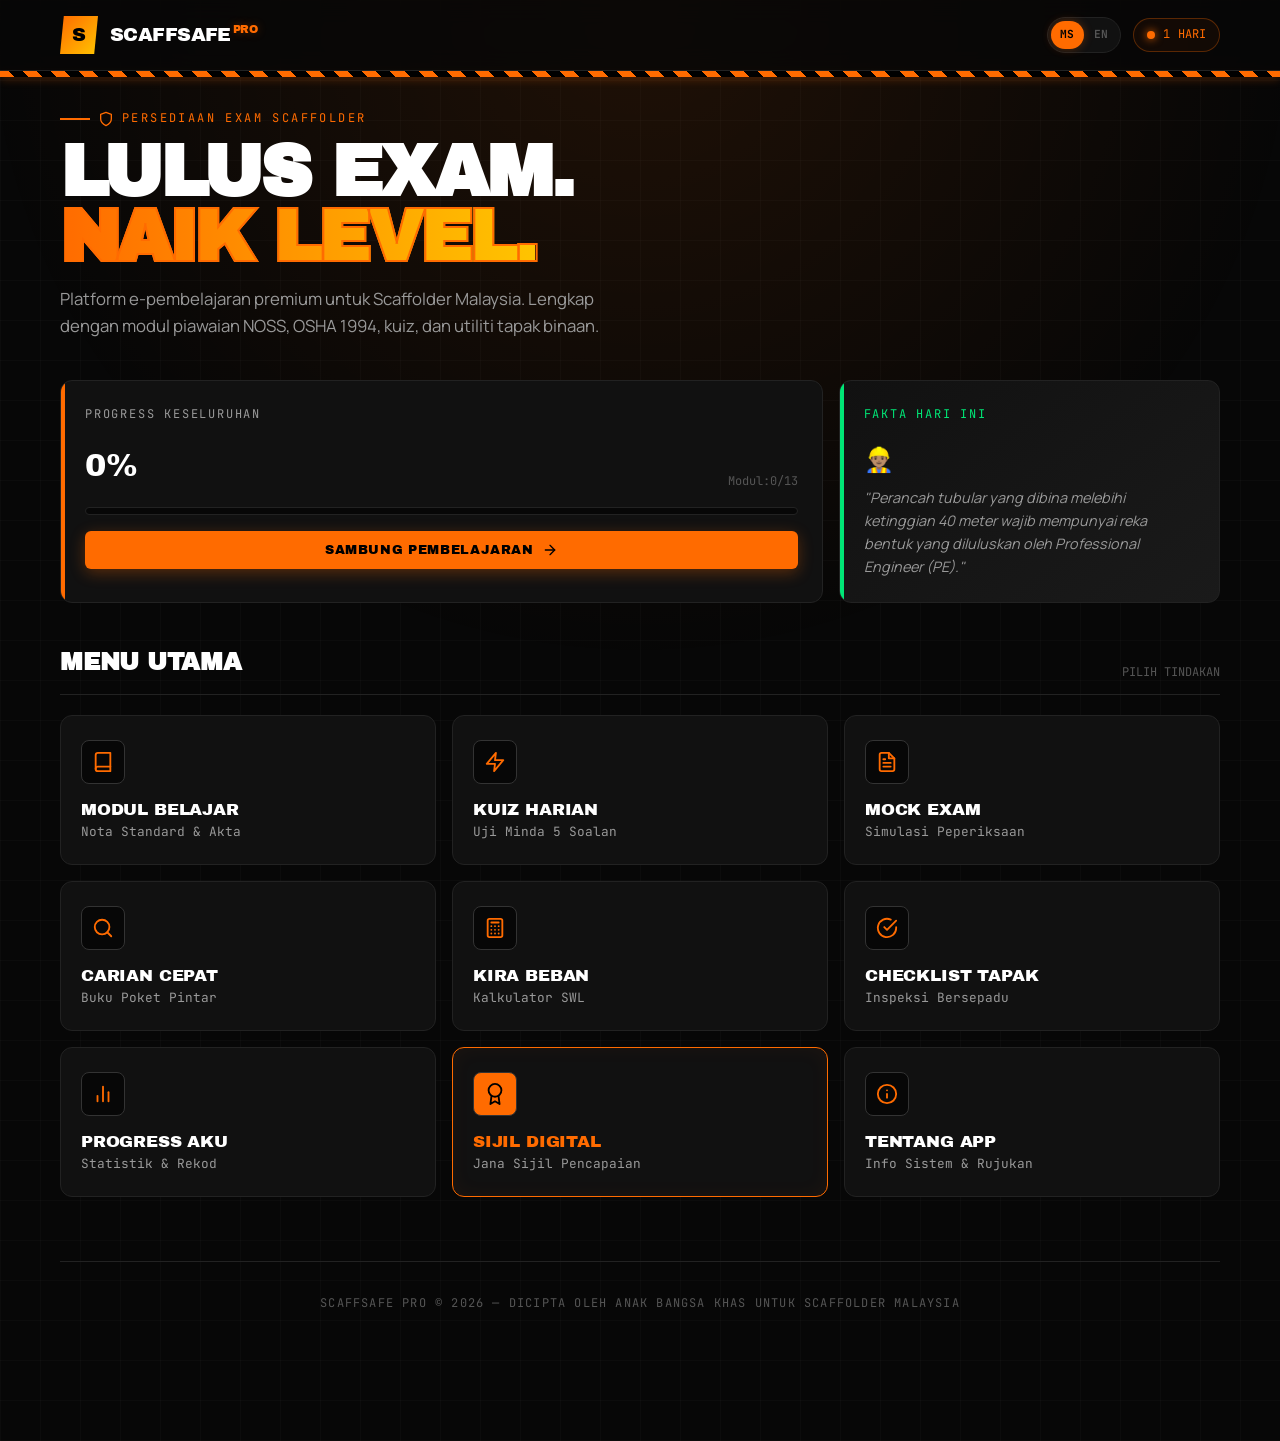
==== commit e3af640c: "Update print statement from update index.html" ====
--- a/index.html
+++ b/index.html
@@ -198,10 +198,28 @@
 .svg-diagram-box svg { max-width: 100%; height: auto; }
 .svg-diagram-box .caption { font-size:0.75rem; color:var(--text-dim); font-family:monospace; margin-top:0.5rem; }
 
-/* Kotak Info & Pengiraan */
-.formula-box { background: var(--surface-raised); border: 1px solid var(--accent); padding: 1rem; border-radius: 8px; text-align: center; font-family: 'JetBrains Mono', monospace; font-size: 1.2rem; color: var(--accent); margin: 1rem 0; box-shadow: inset 0 0 10px rgba(0,0,0,0.5); }
-.calc-example { background: rgba(255,255,255,0.02); padding: 1.25rem; border-radius: 8px; font-family: 'JetBrains Mono', monospace; border-left: 3px solid var(--accent); margin-bottom: 1.5rem; color: #E0E0E0; line-height: 1.8; }
-
+/* KOTAK FORMULA & PENGIRAAN (IMPROVED UI) */
+.formula-container {
+  background: var(--surface-raised); border: 1px solid var(--border-highlight);
+  border-radius: 12px; padding: 1.5rem; margin: 1.5rem 0;
+  box-shadow: inset 0 0 20px rgba(0,0,0,0.5); font-family: 'JetBrains Mono', monospace;
+}
+.formula-header {
+  font-size: 0.85rem; color: var(--text-dim); text-transform: uppercase;
+  letter-spacing: 0.1em; margin-bottom: 1.25rem; text-align: center;
+  border-bottom: 1px dashed var(--border); padding-bottom: 0.75rem;
+}
+.formula-body { font-size: 1.6rem; text-align: center; color: var(--text); margin-bottom: 0.5rem; font-weight: bold; }
+.calc-steps {
+  background: var(--bg); padding: 1.25rem; border-radius: 8px; border-left: 4px solid var(--accent);
+  font-size: 1.1rem; line-height: 1.8; text-align: center; color: #E0E0E0; margin-top:1rem;
+}
+.calc-final {
+  margin-top: 1rem; padding-top: 1rem; border-top: 1px solid var(--border-highlight);
+  font-size: 1.4rem; color: var(--success); font-weight: bold;
+}
+
+/* Kotak Info */
 .info-box { background: var(--surface-glow); border-left: 4px solid var(--accent); padding: 1.25rem; margin: 1.5rem 0; border-radius: 0 8px 8px 0; }
 .info-box.warning { background: rgba(255,196,0,0.05); border-left-color: var(--warning); }
 .info-box.danger { background: rgba(255,61,0,0.05); border-left-color: var(--danger); }
@@ -364,7 +382,7 @@
     <section class="hero">
       <div class="hero-label">
         <svg class="svg-icon" style="width:16px;height:16px;" viewBox="0 0 24 24"><path d="M12 22s8-4 8-10V5l-8-3-8 3v7c0 6 8 10 8 10z"/></svg>
-        <span data-i18n="hero_label">Persediaan Exam DOSH & NOSS</span>
+        <span data-i18n="hero_label">Persediaan Exam Scaffolder</span>
       </div>
       <h1 class="hero-title" data-i18n="hero_title">Lulus Exam.<br><span class="highlight">Naik Level.</span></h1>
       <p class="hero-subtitle" data-i18n="hero_subtitle">Platform e-pembelajaran premium untuk Scaffolder Malaysia. Lengkap dengan modul piawaian NOSS, OSHA 1994, kuiz, dan utiliti tapak binaan.</p>
@@ -579,7 +597,7 @@
     <div id="printableChecklist" class="lesson-container">
       <h2 style="display:none; text-align:center; margin-bottom:1rem; font-family:'Archivo Black', sans-serif;" data-i18n="chk_print_title">LAPORAN INSPEKSI PERANCAH (PRE-USE)</h2>
       <p id="checklistDateDisplay" style="text-align:right; font-family:'JetBrains Mono', monospace; font-size:0.8rem; color:var(--text-dim); margin-bottom: 1.5rem;"></p>
-      <p class="print-hide" style="margin-bottom:1.5rem; font-size:1rem; color:var(--text-dim);" data-i18n="chk_desc">Sila buat semakan visual berpandukan item di bawah setiap pagi. Data ini akan **disimpan automatik** ke dalam peranti anda.</p>
+      <p class="print-hide" style="margin-bottom:1.5rem; font-size:1rem; color:var(--text-dim);" data-i18n="chk_desc">Sila buat semakan visual berpandukan item di bawah setiap pagi. Data ini akan disimpan di dalam peranti anda selagi sesi berjalan.</p>
       
       <div id="checklistItemsContainer">
         <!-- Checklist akan dibuat oleh JavaScript -->
@@ -751,7 +769,7 @@
       <div class="lesson-header" style="text-align:center;">
         <div class="logo-mark" style="margin:0 auto 1.5rem; width:60px; height:60px; font-size:2rem;">S</div>
         <h1 class="lesson-title">ScaffSafe Pro</h1>
-        <div class="lesson-breadcrumb" style="margin-top:0.5rem;" data-i18n="abt_ver">Versi Premium 12.0 (Pembetulan PEPenuh)</div>
+        <div class="lesson-breadcrumb" style="margin-top:0.5rem;" data-i18n="abt_ver">Versi Premium 13.0 (Kemas Kini Kotak Formula)</div>
       </div>
       <div class="lesson-body">
         <p data-i18n="abt_p1"><strong>ScaffSafe Pro</strong> adalah inisiatif platform pembelajaran digital interaktif khas untuk Scaffolder di Malaysia yang komited untuk menduduki peperiksaan tahap kemahiran (Level 1, 2 & 3).</p>
@@ -794,7 +812,7 @@
 // ============================
 const UI_TEXT = {
   header_days: { ms: "HARI", en: "DAYS" },
-  hero_label: { ms: "Persediaan Exam DOSH & NOSS", en: "DOSH & NOSS Exam Prep" },
+  hero_label: { ms: "Persediaan Exam Scaffolder", en: "Scaffolder Exam Prep" },
   hero_title: { ms: "Lulus Exam.<br><span class=\"highlight\">Naik Level.</span>", en: "Pass Exams.<br><span class=\"highlight\">Level Up.</span>" },
   hero_subtitle: { ms: "Platform e-pembelajaran premium untuk Scaffolder Malaysia. Lengkap dengan modul piawaian NOSS, OSHA 1994, kuiz, dan utiliti tapak binaan.", en: "Premium e-learning platform for Malaysian Scaffolders. Complete with NOSS standard modules, OSHA 1994, quizzes, and site utilities." },
   widget_prog_title: { ms: "Progress Keseluruhan", en: "Overall Progress" },
@@ -852,7 +870,7 @@
   chk_title: { ms: "Checklist Tapak Bersepadu", en: "Integrated Site Checklist" },
   chk_sub: { ms: "Inspeksi Harian Pre-Use", en: "Daily Pre-Use Inspection" },
   chk_print_title: { ms: "LAPORAN INSPEKSI PERANCAH (PRE-USE)", en: "SCAFFOLD INSPECTION REPORT (PRE-USE)" },
-  chk_desc: { ms: "Sila buat semakan visual berpandukan item di bawah setiap pagi. Data ini akan **disimpan automatik** ke dalam peranti anda.", en: "Please conduct a visual check based on the items below every morning. Data is **auto-saved** to your device." },
+  chk_desc: { ms: "Sila buat semakan visual berpandukan item di bawah setiap pagi. Data ini akan disimpan di dalam peranti anda selagi sesi berjalan.", en: "Please conduct a visual check based on the items below every morning. Data is saved in memory while your session runs." },
   btn_reset: { ms: "Set Semula", en: "Reset" },
   btn_pdf: { ms: "Jana Laporan PDF", en: "Generate PDF Report" },
   cert_title: { ms: "Sijil Digital", en: "Digital Certificate" },
@@ -893,8 +911,8 @@
   prg_qz: { ms: "Sesi Kuiz Diambil", en: "Quizzes Taken" },
   prg_avg: { ms: "Purata Markah Ujian", en: "Average Test Score" },
   prg_str: { ms: "Rekod Aktif Konsisten", en: "Consistent Active Record" },
-  btn_view_cert: { ms: "Lihat Sijil Pencapaian", en: "View Certificate of Achievement" },
-  abt_ver: { ms: "Versi Premium 12.0 (Pembetulan PEPenuh)", en: "Premium Version 12.0 (Full Fix)" },
+  abt_view_cert: { ms: "Lihat Sijil Pencapaian", en: "View Certificate of Achievement" },
+  abt_ver: { ms: "Versi Premium 13.0 (Kemas Kini Kotak Formula)", en: "Premium Version 13.0 (Formula Box Update)" },
   abt_p1: { ms: "<strong>ScaffSafe Pro</strong> adalah inisiatif platform pembelajaran digital interaktif khas untuk Scaffolder di Malaysia yang komited untuk menduduki peperiksaan tahap kemahiran (Level 1, 2 & 3).", en: "<strong>ScaffSafe Pro</strong> is an interactive digital learning platform initiative for Scaffolders in Malaysia committed to taking skill level exams (Level 1, 2 & 3)." },
   abt_ref_t: { ms: "Sumber Rujukan Berwibawa", en: "Authoritative Reference Sources" },
   abt_ref_1: { ms: "<strong>Modul Scaffolding Tahap 1</strong> — Rujukan Piawaian Kemahiran Pekerjaan Kebangsaan (NOSS).", en: "<strong>Scaffolding Module Level 1</strong> — National Occupational Skill Standard (NOSS) Reference." },
@@ -1102,48 +1120,8 @@
             <li><strong>S (Storage):</strong> Tempat simpanan bahan / rak.</li>
           </ul>
 
-          <div class="svg-diagram-box">
-            <svg viewBox="0 0 200 150">
-              <!-- Ground -->
-              <line x1="10" y1="140" x2="190" y2="140" stroke="#555" stroke-width="4"/>
-              <!-- Standards -->
-              <line x1="50" y1="20" x2="50" y2="138" stroke="#FF6B00" stroke-width="6"/>
-              <line x1="150" y1="20" x2="150" y2="138" stroke="#FF6B00" stroke-width="6"/>
-              <!-- Ledgers -->
-              <line x1="40" y1="60" x2="160" y2="60" stroke="#00E676" stroke-width="5"/>
-              <line x1="40" y1="100" x2="160" y2="100" stroke="#00E676" stroke-width="5"/>
-              <!-- Brace -->
-              <line x1="50" y1="100" x2="150" y2="60" stroke="#3498db" stroke-width="4" stroke-dasharray="4"/>
-              
-              <text x="50" y="15" fill="#FF6B00" font-size="10" text-anchor="middle" font-family="monospace">STANDARD</text>
-              <text x="100" y="55" fill="#00E676" font-size="10" text-anchor="middle" font-family="monospace">LEDGER</text>
-              <text x="100" y="90" fill="#3498db" font-size="10" text-anchor="middle" font-family="monospace">BRACE</text>
-            </svg>
-            <div class="caption">Rajah 1.0: Anatomi Asas Perancah Tubular</div>
-          </div>
-
           <h3>Spesifikasi Tiub (BS 1139)</h3>
           <p>Tiub besi hitam / Galvanized standard mesti bergarispusat luar <strong>48.3 mm</strong> dengan ketebalan dinding <strong>4.0 mm</strong>. Berat paip standard bergalvani ialah 4.52 kg/meter.</p>
-          
-          <div class="svg-diagram-box">
-            <svg viewBox="0 0 300 120">
-              <!-- Normal -->
-              <rect x="30" y="20" width="20" height="80" fill="#888" />
-              <text x="40" y="115" fill="#ccc" font-size="10" text-anchor="middle">Normal</text>
-              <!-- Bent -->
-              <path d="M90 20 Q110 60 90 100" fill="none" stroke="#e74c3c" stroke-width="20" />
-              <text x="100" y="115" fill="#ccc" font-size="10" text-anchor="middle">Bengkok (Bent)</text>
-              <!-- Mushroom -->
-              <rect x="150" y="30" width="20" height="70" fill="#888" />
-              <path d="M140 30 Q160 10 180 30" fill="#e74c3c" />
-              <text x="160" y="115" fill="#ccc" font-size="10" text-anchor="middle">Mushroom</text>
-              <!-- Split -->
-              <rect x="210" y="20" width="20" height="80" fill="#888" />
-              <line x1="220" y1="30" x2="220" y2="60" stroke="#111" stroke-width="4" />
-              <text x="220" y="115" fill="#ccc" font-size="10" text-anchor="middle">Retak (Split)</text>
-            </svg>
-            <div class="caption">Rajah 1.1: Jenis Kerosakan Tiub (Dilarang Guna)</div>
-          </div>
         `,
         en: `
           <h3>Independent Scaffold Categories</h3>
@@ -1165,39 +1143,8 @@
             <li><strong>S (Storage):</strong> Material storage or racks.</li>
           </ul>
           
-          <div class="svg-diagram-box">
-            <svg viewBox="0 0 200 150">
-              <line x1="10" y1="140" x2="190" y2="140" stroke="#555" stroke-width="4"/>
-              <line x1="50" y1="20" x2="50" y2="138" stroke="#FF6B00" stroke-width="6"/>
-              <line x1="150" y1="20" x2="150" y2="138" stroke="#FF6B00" stroke-width="6"/>
-              <line x1="40" y1="60" x2="160" y2="60" stroke="#00E676" stroke-width="5"/>
-              <line x1="40" y1="100" x2="160" y2="100" stroke="#00E676" stroke-width="5"/>
-              <line x1="50" y1="100" x2="150" y2="60" stroke="#3498db" stroke-width="4" stroke-dasharray="4"/>
-              <text x="50" y="15" fill="#FF6B00" font-size="10" text-anchor="middle" font-family="monospace">STANDARD</text>
-              <text x="100" y="55" fill="#00E676" font-size="10" text-anchor="middle" font-family="monospace">LEDGER</text>
-              <text x="100" y="90" fill="#3498db" font-size="10" text-anchor="middle" font-family="monospace">BRACE</text>
-            </svg>
-            <div class="caption">Diagram 1.0: Basic Tubular Scaffold Anatomy</div>
-          </div>
-
           <h3>Tube Specification (BS 1139)</h3>
           <p>Standard black/galvanized steel tubes must have an outer diameter of <strong>48.3 mm</strong> and wall thickness of <strong>4.0 mm</strong>. The weight of a standard galvanized tube is 4.52 kg/meter.</p>
-          
-          <div class="svg-diagram-box">
-            <svg viewBox="0 0 300 120">
-              <rect x="30" y="20" width="20" height="80" fill="#888" />
-              <text x="40" y="115" fill="#ccc" font-size="10" text-anchor="middle">Normal</text>
-              <path d="M90 20 Q110 60 90 100" fill="none" stroke="#e74c3c" stroke-width="20" />
-              <text x="100" y="115" fill="#ccc" font-size="10" text-anchor="middle">Bent</text>
-              <rect x="150" y="30" width="20" height="70" fill="#888" />
-              <path d="M140 30 Q160 10 180 30" fill="#e74c3c" />
-              <text x="160" y="115" fill="#ccc" font-size="10" text-anchor="middle">Mushroom</text>
-              <rect x="210" y="20" width="20" height="80" fill="#888" />
-              <line x1="220" y1="30" x2="220" y2="60" stroke="#111" stroke-width="4" />
-              <text x="220" y="115" fill="#ccc" font-size="10" text-anchor="middle">Split</text>
-            </svg>
-            <div class="caption">Diagram 1.1: Types of Tube Defects (Do Not Use)</div>
-          </div>
         `
       },
       quiz: [
@@ -1253,28 +1200,6 @@
             </ul>
           </div>
 
-          <div class="svg-diagram-box">
-            <svg viewBox="0 0 300 120">
-              <!-- Right Angle -->
-              <rect x="50" y="20" width="15" height="70" fill="#FF6B00" />
-              <rect x="20" y="45" width="75" height="15" fill="#00E676" />
-              <circle cx="57.5" cy="52.5" r="10" fill="#aaa" />
-              <text x="57.5" y="110" fill="#ccc" font-size="10" text-anchor="middle">Right Angle (Tetap)</text>
-              <!-- Swivel -->
-              <rect x="150" y="20" width="15" height="70" fill="#FF6B00" transform="rotate(20 157.5 52.5)" />
-              <rect x="120" y="45" width="75" height="15" fill="#00E676" />
-              <circle cx="157.5" cy="52.5" r="10" fill="#aaa" />
-              <circle cx="157.5" cy="52.5" r="4" fill="#111" />
-              <text x="157.5" y="110" fill="#ccc" font-size="10" text-anchor="middle">Swivel (Pusing)</text>
-              <!-- Sleeve -->
-              <rect x="230" y="20" width="15" height="30" fill="#3498db" />
-              <rect x="230" y="60" width="15" height="30" fill="#3498db" />
-              <rect x="225" y="40" width="25" height="30" fill="#aaa" />
-              <text x="237.5" y="110" fill="#ccc" font-size="10" text-anchor="middle">Sleeve</text>
-            </svg>
-            <div class="caption">Rajah 2.0: Jenis-Jenis Couplers</div>
-          </div>
-
           <h3>Spesifikasi Papan Pelantar (Planks - BS 2482)</h3>
           <p>Berdasarkan standard British BS 2482, papan perancah kayu mesti mempunyai ketebalan minima <strong>38mm</strong> dan kelebaran <strong>225mm</strong>. Panjang maksimum ialah 3.9 meter.</p>
           <div class="info-box warning">
@@ -1301,28 +1226,6 @@
               <li><strong>Joint Pin:</strong> Inserted INSIDE the pipe cavity. Acts as an internal alignment pin.</li>
               <li><strong>Sleeve Coupler:</strong> Wraps around the OUTSIDE of the pipe. Higher SWL.</li>
             </ul>
-          </div>
-
-          <div class="svg-diagram-box">
-            <svg viewBox="0 0 300 120">
-              <!-- Right Angle -->
-              <rect x="50" y="20" width="15" height="70" fill="#FF6B00" />
-              <rect x="20" y="45" width="75" height="15" fill="#00E676" />
-              <circle cx="57.5" cy="52.5" r="10" fill="#aaa" />
-              <text x="57.5" y="110" fill="#ccc" font-size="10" text-anchor="middle">Right Angle</text>
-              <!-- Swivel -->
-              <rect x="150" y="20" width="15" height="70" fill="#FF6B00" transform="rotate(20 157.5 52.5)" />
-              <rect x="120" y="45" width="75" height="15" fill="#00E676" />
-              <circle cx="157.5" cy="52.5" r="10" fill="#aaa" />
-              <circle cx="157.5" cy="52.5" r="4" fill="#111" />
-              <text x="157.5" y="110" fill="#ccc" font-size="10" text-anchor="middle">Swivel</text>
-              <!-- Sleeve -->
-              <rect x="230" y="20" width="15" height="30" fill="#3498db" />
-              <rect x="230" y="60" width="15" height="30" fill="#3498db" />
-              <rect x="225" y="40" width="25" height="30" fill="#aaa" />
-              <text x="237.5" y="110" fill="#ccc" font-size="10" text-anchor="middle">Sleeve</text>
-            </svg>
-            <div class="caption">Diagram 2.0: Types of Couplers</div>
           </div>
 
           <h3>Plank Specifications (BS 2482)</h3>
@@ -1432,47 +1335,45 @@
       content: {
         ms: `
           <h3>Tali Fiber vs Sintetik</h3>
-          <div class="formula-box">SWL (kg) = Diameter (mm) &times; Diameter (mm)</div>
-          <div class="calc-example">
-            Contoh: Tali saiz 15mm.<br>
-            SWL = 15 &times; 15<br>
-            <strong style="color:var(--accent); font-size:1.2rem;">SWL = 225 kg</strong>
+          
+          <div class="formula-container">
+            <div class="formula-header">Kiraan SWL Tali Fiber/Sintetik</div>
+            <div class="formula-body">
+              <span style="color:var(--accent);">SWL</span> = <span style="color:var(--warning);">D</span> &times; <span style="color:var(--warning);">D</span>
+            </div>
+            <div style="text-align:center; font-size:0.8rem; margin-bottom:1rem; color:#aaa;">
+              <strong style="color:var(--warning);">D</strong> = Diameter tali dalam unit milimeter (mm)<br>
+              <strong style="color:var(--accent);">SWL</strong> = Safe Working Load dalam unit Kilogram (kg)
+            </div>
+            <div class="calc-steps">
+              <span style="color:#888;">Contoh: Diberi saiz tali, D = 15mm</span><br>
+              SWL = <span style="color:var(--warning);">15</span> &times; <span style="color:var(--warning);">15</span><br>
+              <div class="calc-final">SWL = 225 kg</div>
+            </div>
           </div>
 
           <h3>Jenis Simpulan & Ikatan Perancah (Knots)</h3>
-          <div class="svg-diagram-box">
-            <svg viewBox="0 0 200 120">
-              <rect x="40" y="20" width="20" height="80" fill="#FF6B00" />
-              <path d="M20 50 Q50 30 80 50 T50 70 Q20 50 40 20" fill="none" stroke="#f1c40f" stroke-width="4" />
-              <text x="50" y="115" fill="#ccc" font-size="10" text-anchor="middle">Timber Hitch (Tarik Paip)</text>
-              <rect x="140" y="20" width="20" height="80" fill="#00E676" />
-              <path d="M120 40 L180 60 M120 60 L180 40" fill="none" stroke="#f1c40f" stroke-width="4" />
-              <text x="150" y="115" fill="#ccc" font-size="10" text-anchor="middle">Clove Hitch</text>
-            </svg>
-            <div class="caption">Rajah 3.0: Contoh Ikatan Tali (Hand Hauling)</div>
-          </div>
         `,
         en: `
           <h3>Fiber vs Synthetic Ropes</h3>
-          <div class="formula-box">SWL (kg) = Diameter (mm) &times; Diameter (mm)</div>
-          <div class="calc-example">
-            Example: 15mm rope.<br>
-            SWL = 15 &times; 15<br>
-            <strong style="color:var(--accent); font-size:1.2rem;">SWL = 225 kg</strong>
+          
+          <div class="formula-container">
+            <div class="formula-header">Fiber/Synthetic Rope SWL Calc</div>
+            <div class="formula-body">
+              <span style="color:var(--accent);">SWL</span> = <span style="color:var(--warning);">D</span> &times; <span style="color:var(--warning);">D</span>
+            </div>
+            <div style="text-align:center; font-size:0.8rem; margin-bottom:1rem; color:#aaa;">
+              <strong style="color:var(--warning);">D</strong> = Rope diameter in millimeters (mm)<br>
+              <strong style="color:var(--accent);">SWL</strong> = Safe Working Load in Kilograms (kg)
+            </div>
+            <div class="calc-steps">
+              <span style="color:#888;">Example: Rope size, D = 15mm</span><br>
+              SWL = <span style="color:var(--warning);">15</span> &times; <span style="color:var(--warning);">15</span><br>
+              <div class="calc-final">SWL = 225 kg</div>
+            </div>
           </div>
 
           <h3>Scaffold Knots & Hitches</h3>
-          <div class="svg-diagram-box">
-            <svg viewBox="0 0 200 120">
-              <rect x="40" y="20" width="20" height="80" fill="#FF6B00" />
-              <path d="M20 50 Q50 30 80 50 T50 70 Q20 50 40 20" fill="none" stroke="#f1c40f" stroke-width="4" />
-              <text x="50" y="115" fill="#ccc" font-size="10" text-anchor="middle">Timber Hitch (Pull Pipe)</text>
-              <rect x="140" y="20" width="20" height="80" fill="#00E676" />
-              <path d="M120 40 L180 60 M120 60 L180 40" fill="none" stroke="#f1c40f" stroke-width="4" />
-              <text x="150" y="115" fill="#ccc" font-size="10" text-anchor="middle">Clove Hitch</text>
-            </svg>
-            <div class="caption">Diagram 3.0: Examples of Rope Knots (Hand Hauling)</div>
-          </div>
         `
       },
       quiz: [
@@ -1516,23 +1417,6 @@
           </div>
 
           <h3>Susur Pelindung (Guardrail)</h3>
-          <div class="svg-diagram-box">
-            <svg viewBox="0 0 300 150">
-              <rect x="20" y="130" width="260" height="10" fill="#888" />
-              <rect x="40" y="20" width="10" height="120" fill="#FF6B00" />
-              <rect x="250" y="20" width="10" height="120" fill="#FF6B00" />
-              <!-- Top rail -->
-              <rect x="20" y="40" width="260" height="8" fill="#00E676" />
-              <text x="150" y="35" fill="#00E676" font-size="10" text-anchor="middle">Top Rail (0.9m - 1.1m)</text>
-              <!-- Mid rail -->
-              <rect x="20" y="80" width="260" height="8" fill="#00E676" />
-              <text x="150" y="75" fill="#00E676" font-size="10" text-anchor="middle">Mid Rail</text>
-              <!-- Toeboard -->
-              <rect x="40" y="110" width="210" height="20" fill="#f1c40f" />
-              <text x="150" y="125" fill="#000" font-size="10" font-weight="bold" text-anchor="middle">Toeboard (150mm Min)</text>
-            </svg>
-            <div class="caption">Rajah 4.0: Komponen Pagar Penghadang</div>
-          </div>
           <p><em>*Nota: Ketinggian minimum papan pacak (Toeboard) mengikut standard dalam modul ialah <strong>150mm</strong> bagi menghalang sepana dari jatuh.</em></p>
         `,
         en: `
@@ -1544,20 +1428,6 @@
           </div>
 
           <h3>Guardrails</h3>
-          <div class="svg-diagram-box">
-            <svg viewBox="0 0 300 150">
-              <rect x="20" y="130" width="260" height="10" fill="#888" />
-              <rect x="40" y="20" width="10" height="120" fill="#FF6B00" />
-              <rect x="250" y="20" width="10" height="120" fill="#FF6B00" />
-              <rect x="20" y="40" width="260" height="8" fill="#00E676" />
-              <text x="150" y="35" fill="#00E676" font-size="10" text-anchor="middle">Top Rail (0.9m - 1.1m)</text>
-              <rect x="20" y="80" width="260" height="8" fill="#00E676" />
-              <text x="150" y="75" fill="#00E676" font-size="10" text-anchor="middle">Mid Rail</text>
-              <rect x="40" y="110" width="210" height="20" fill="#f1c40f" />
-              <text x="150" y="125" fill="#000" font-size="10" font-weight="bold" text-anchor="middle">Toeboard (150mm Min)</text>
-            </svg>
-            <div class="caption">Diagram 4.0: Guardrail Components</div>
-          </div>
           <p><em>*Note: The minimum height of the Toeboard according to module standards is <strong>150mm</strong> to prevent spanners from falling.</em></p>
         `
       },
@@ -1600,18 +1470,6 @@
               <li><strong>Two-Way Tie:</strong> Ikatan dwi-hala pada sudut struktur.</li>
             </ul>
           </div>
-          
-          <div class="svg-diagram-box">
-            <svg viewBox="0 0 300 150">
-              <rect x="120" y="20" width="60" height="110" fill="#555" />
-              <rect x="100" y="40" width="100" height="10" fill="#00E676" />
-              <rect x="100" y="100" width="100" height="10" fill="#00E676" />
-              <rect x="110" y="30" width="10" height="90" fill="#FF6B00" />
-              <rect x="180" y="30" width="10" height="90" fill="#FF6B00" />
-              <text x="150" y="145" fill="#ccc" font-size="10" text-anchor="middle">Box Tie / Column Tie</text>
-            </svg>
-            <div class="caption">Rajah 5.0: Konsep Ikatan Memeluk (Box Tie) pada Tiang</div>
-          </div>
 
           <h3>Jenis Bracing (Rembat)</h3>
           <ul>
@@ -1632,18 +1490,6 @@
               <li><strong>Two-Way Tie:</strong> Dual-direction tie at a structural corner.</li>
             </ul>
           </div>
-          
-          <div class="svg-diagram-box">
-            <svg viewBox="0 0 300 150">
-              <rect x="120" y="20" width="60" height="110" fill="#555" />
-              <rect x="100" y="40" width="100" height="10" fill="#00E676" />
-              <rect x="100" y="100" width="100" height="10" fill="#00E676" />
-              <rect x="110" y="30" width="10" height="90" fill="#FF6B00" />
-              <rect x="180" y="30" width="10" height="90" fill="#FF6B00" />
-              <text x="150" y="145" fill="#ccc" font-size="10" text-anchor="middle">Box Tie / Column Tie</text>
-            </svg>
-            <div class="caption">Diagram 5.0: Box Tie Concept around a Pillar</div>
-          </div>
 
           <h3>Types of Bracing</h3>
           <ul>
@@ -1660,14 +1506,9 @@
           explanation: { ms: "Peraturan ketat DOSH: Ketinggian perancah tidak boleh melebihi 3 x (lebar tapak). 3 darab 2m = 6 meter.", en: "DOSH strict rule: Scaffold height cannot exceed 3 x (base width). 3 times 2m = 6 meters." } 
         },
         { 
-          q: { ms: "Sekiranya melakukan penyambungan paip bracing (rembat) menggunakan 2 batang tiub, berapakah minimum jarak pertindihan (overlap) penyambungan tersebut?", en: "If joining bracing pipes using 2 tubes, what is the minimum overlap distance for the connection?" }, 
-          options: { ms: ["150 mm", "300 mm", "450 mm", "600 mm"], en: ["150 mm", "300 mm", "450 mm", "600 mm"] }, answer: 1, 
-          explanation: { ms: "Penyambungan antara dua paip serong secara bertindih di atas paksi memerlukan overlap sekurang-kurangnya 300mm bagi kestabilan clamp.", en: "Overlapping connections between two diagonal pipes require at least 300mm overlap for clamp stability." } 
-        },
-        { 
-          q: { ms: "Apabila membuat ikatan 'Reveal Tie' pada tingkap, apakah nama komponen yang perlu digunakan di hujung tiub yang melintangi permukaan ruang tingkap tersebut?", en: "When making a 'Reveal Tie' on a window, what is the component used at the end of the tube that crosses the window space?" }, 
-          options: { ms: ["Base plate", "Right Angle Coupler", "Reveal Pin", "Beam Clamp"], en: ["Base plate", "Right Angle Coupler", "Reveal Pin", "Beam Clamp"] }, answer: 2, 
-          explanation: { ms: "Reveal pin diputar sehingga menekan padat pada permukaan konkrit dinding melalui geseran (friction).", en: "A Reveal pin is screwed until it presses firmly against the concrete wall surface via friction." } 
+          q: { ms: "Apakah jenis ikatan perancah (Ties) yang dibuat dengan 'memeluk' keliling tiang konkrit struktur bangunan yang besar?", en: "What type of scaffold Tie is made by 'hugging' around a large concrete pillar of a building structure?" }, 
+          options: { ms: ["Through Tie", "Reveal Tie", "Box Tie", "Two-Way Tie"], en: ["Through Tie", "Reveal Tie", "Box Tie", "Two-Way Tie"] }, answer: 2, 
+          explanation: { ms: "Box tie (atau column tie) terbentuk dengan mengunci perancah keliling tiang bentuk kiub (kotak).", en: "Box tie (or column tie) is formed by locking the scaffold completely around a cube-shaped (box) pillar." } 
         },
         { 
           q: { ms: "Apakah jenis bracing yang dipasang secara serong di muka hadapan luaran perancah untuk mencegahnya daripada bergoyang membujur?", en: "What type of bracing is installed diagonally on the outer front face of the scaffold to prevent it from swaying longitudinally?" }, 
@@ -1737,9 +1578,9 @@
           explanation: { ms: "Paip besi adalah konduktor terbaik. OSHA tetapkan jarak selamat wayar elektrik dari besi adalah minimum 4.0 meter.", en: "Iron pipes are excellent conductors. OSHA dictates a safe distance from electrical wires to metal is minimum 4.0 meters." } 
         },
         { 
-          q: { ms: "Berapakah saiz mata jaring (mesh size) yang sepatutnya digunakan khusus untuk menangkap MANUSIA (pekerja jatuh), bukan habuk barang?", en: "What mesh size should be used specifically to catch HUMANS (falling workers), not debris dust?" }, 
-          options: { ms: ["Kurang dari 10mm x 10mm", "Tepat 50mm x 50mm", "100mm x 100mm dan lebih", "Tiada piawaian ditetapkan"], en: ["Less than 10mm x 10mm", "Exactly 50mm x 50mm", "100mm x 100mm and above", "No standard set"] }, answer: 2, 
-          explanation: { ms: "Jaring tangkap orang lebih besar (100x100mm) untuk kelenturan, 10x10mm terlalu rapat dan khas untuk habuk serpihan (debris).", en: "Human catch nets are larger (100x100mm) for flexibility, 10x10mm is too tight and specifically for debris dust." } 
+          q: { ms: "Di tapak binaan, anda ternampak Kad Scafftag berwarna KUNING digantung pada struktur. Apakah maksud status ini?", en: "On a construction site, you see a YELLOW colored Scafftag Card hanging on the structure. What does this status mean?" }, 
+          options: { ms: ["Selamat digunakan sepenuhnya", "Perancah tersebut telah ditinggalkan", "Perancah sedang dibina atau diubahsuai (Caution/Awas)", "Boleh dinaiki oleh Pengurus sahaja"], en: ["Fully safe to use", "The scaffold has been abandoned", "Scaffold is being built or modified (Caution)", "Can only be climbed by the Manager"] }, answer: 2, 
+          explanation: { ms: "Warna Kuning (Caution) memberitahu bahawa perancah belum siap 100% atau sedang mengalami proses modifikasi di mana ia berisiko untuk kegunaan am.", en: "Yellow color (Caution) tells that the scaffold is not 100% complete or is undergoing a modification process where it is risky for general use." } 
         },
         { 
           q: { ms: "Di bawah undang-undang JKKP/DOSH, siapakah SATU-SATUNYA individu yang mempunyai kuasa dan autoriti untuk menandatangani dan meluluskan Kad Scafftag Hijau di tapak bina?", en: "Under DOSH/JKKP laws, who is the ONLY individual with the power and authority to sign and approve a Green Scafftag Card on site?" }, 
@@ -1766,43 +1607,49 @@
           <h3>Aplikasi Teorem Pythagoras dalam Perancah</h3>
           <p>Bagi menentukan kepanjangan paip pepenjuru (Bracing), anda boleh mengira mengikut formula segi tiga bersudut tegak (Pythagoras):</p>
           
-          <div class="formula-box">C = &radic;(A<sup>2</sup> + B<sup>2</sup>)</div>
-          <ul style="list-style:none; padding:0; margin-bottom:1.5rem; font-family:'JetBrains Mono', monospace; font-size:0.9rem; color:var(--text-dim);">
-            <li><strong>A</strong> = Jarak Menegak (Tinggi Lift)</li>
-            <li><strong>B</strong> = Jarak Mendatar (Panjang Bay)</li>
-            <li><strong>C</strong> = Panjang Paip Bracing (Pepenjuru)</li>
-          </ul>
-          
-          <h3>Contoh Pengiraan:</h3>
-          <div class="calc-example">
-            Katakan tinggi <em>Lift</em> (A) ialah 2 meter dan panjang <em>Bay</em> (B) ialah 2 meter.<br><br>
-            C = &radic;(2<sup>2</sup> + 2<sup>2</sup>)<br>
-            C = &radic;(4 + 4)<br>
-            C = &radic;8<br>
-            <strong style="color:var(--accent); font-size:1.3rem;">C = 2.82 meter</strong>
-          </div>
-          <p><em>*Nota Tapak: Jangan lupa tambah anggaran sekurang-kurangnya 0.3 meter (300mm) pada setiap hujung potongan paip untuk ikatan 'coupler'. Oleh itu paip 2.82m perlukan potongan paip lebih kurang 3.4m.</em></p>
+          <div class="formula-container">
+            <div class="formula-header">Teorem Pythagoras</div>
+            <div class="formula-body">
+              <span style="color:var(--accent);">C</span> = &radic;( <span style="color:var(--warning);">A</span>&sup2; + <span style="color:#00E676;">B</span>&sup2; )
+            </div>
+            <div style="display:flex; justify-content:center; gap:1rem; font-size:0.8rem; margin-bottom:1rem; color:#aaa;">
+              <span><strong style="color:var(--warning);">A</strong> = Tinggi Lift</span>
+              <span><strong style="color:#00E676;">B</strong> = Panjang Bay</span>
+              <span><strong style="color:var(--accent);">C</strong> = Panjang Bracing</span>
+            </div>
+            <div class="calc-steps">
+              <span style="color:#888;">Contoh: Diberi A = 2m, B = 2m</span><br>
+              C = &radic;( <span style="color:var(--warning);">2</span>&sup2; + <span style="color:#00E676;">2</span>&sup2; )<br>
+              C = &radic;( 4 + 4 )<br>
+              C = &radic;( 8 )<br>
+              <div class="calc-final">C = 2.82 meter</div>
+            </div>
+            <p style="font-size:0.8rem; color:var(--warning); margin-top:1rem;">*Nota: Tambah minimum 0.3m pada setiap hujung paip untuk ikatan 'coupler'. Potongan paip sebenar = 3.4m.</p>
+          </div>
         `,
         en: `
           <h3>Application of Pythagoras Theorem in Scaffolding</h3>
           <p>To determine the length of a diagonal pipe (Bracing), you can calculate using the right-angled triangle formula (Pythagoras):</p>
           
-          <div class="formula-box">C = &radic;(A<sup>2</sup> + B<sup>2</sup>)</div>
-          <ul style="list-style:none; padding:0; margin-bottom:1.5rem; font-family:'JetBrains Mono', monospace; font-size:0.9rem; color:var(--text-dim);">
-            <li><strong>A</strong> = Vertical Distance (Lift Height)</li>
-            <li><strong>B</strong> = Horizontal Distance (Bay Length)</li>
-            <li><strong>C</strong> = Bracing Pipe Length (Diagonal)</li>
-          </ul>
-          
-          <h3>Calculation Example:</h3>
-          <div class="calc-example">
-            Suppose the <em>Lift</em> height (A) is 2 meters and the <em>Bay</em> length (B) is 2 meters.<br><br>
-            C = &radic;(2<sup>2</sup> + 2<sup>2</sup>)<br>
-            C = &radic;(4 + 4)<br>
-            C = &radic;8<br>
-            <strong style="color:var(--accent); font-size:1.3rem;">C = 2.82 meters</strong>
-          </div>
-          <p><em>*Site Note: Do not forget to add an estimated 0.3 meters (300mm) minimum at each pipe end for 'coupler' tying. Thus a 2.82m pipe needs a cut of roughly 3.4m.</em></p>
+          <div class="formula-container">
+            <div class="formula-header">Pythagoras Theorem</div>
+            <div class="formula-body">
+              <span style="color:var(--accent);">C</span> = &radic;( <span style="color:var(--warning);">A</span>&sup2; + <span style="color:#00E676;">B</span>&sup2; )
+            </div>
+            <div style="display:flex; justify-content:center; gap:1rem; font-size:0.8rem; margin-bottom:1rem; color:#aaa;">
+              <span><strong style="color:var(--warning);">A</strong> = Lift Height</span>
+              <span><strong style="color:#00E676;">B</strong> = Bay Length</span>
+              <span><strong style="color:var(--accent);">C</strong> = Bracing Length</span>
+            </div>
+            <div class="calc-steps">
+              <span style="color:#888;">Example: Given A = 2m, B = 2m</span><br>
+              C = &radic;( <span style="color:var(--warning);">2</span>&sup2; + <span style="color:#00E676;">2</span>&sup2; )<br>
+              C = &radic;( 4 + 4 )<br>
+              C = &radic;( 8 )<br>
+              <div class="calc-final">C = 2.82 meters</div>
+            </div>
+            <p style="font-size:0.8rem; color:var(--warning); margin-top:1rem;">*Note: Add a minimum of 0.3m to each end of the pipe for 'coupler' tying. Actual pipe cut = 3.4m.</p>
+          </div>
         `
       },
       quiz: [
@@ -1959,7 +1806,7 @@
             <div class="info-box-title">Spesifikasi Papan Tapak (Sole Board):</div>
             <p>Mesti digunakan jika perancah dibina di atas tanah lembut, berpasir, atau aspal.</p>
             <ul>
-              <li><strong>Keluasan Minimum:</strong> 0.11m<sup>2</sup> (Contoh: 500mm panjang &times; 225mm lebar).</li>
+              <li><strong>Keluasan Minimum:</strong> 0.11m&sup2; (Contoh: 500mm panjang &times; 225mm lebar).</li>
               <li><strong>Ketebalan Minimum:</strong> 38mm.</li>
               <li>Jika tanah terlalu lembut, sole board perlu memanjang sekurang-kurangnya bersentuhan dengan DUA <em>Base plate</em> sekaligus.</li>
             </ul>
@@ -1982,7 +1829,7 @@
             <div class="info-box-title">Sole Board Specifications:</div>
             <p>Must be used if the scaffold is erected on soft ground, sand, or asphalt.</p>
             <ul>
-              <li><strong>Minimum Area:</strong> 0.11m<sup>2</sup> (Example: 500mm length &times; 225mm width).</li>
+              <li><strong>Minimum Area:</strong> 0.11m&sup2; (Example: 500mm length &times; 225mm width).</li>
               <li><strong>Minimum Thickness:</strong> 38mm.</li>
               <li>If the ground is very soft, the sole board should be long enough to support at least TWO <em>Base plates</em> simultaneously.</li>
             </ul>
@@ -2019,23 +1866,6 @@
               <li><strong>Had Beban Bekerja (SWL):</strong> Maksimum beban yang selamat ditarik oleh pekerja secara manual (hand hauling) ialah <strong>50 kg</strong>.</li>
             </ul>
           </div>
-          
-          <div class="svg-diagram-box">
-            <svg viewBox="0 0 300 150">
-              <line x1="50" y1="20" x2="50" y2="140" stroke="#FF6B00" stroke-width="6"/>
-              <line x1="40" y1="40" x2="180" y2="40" stroke="#00E676" stroke-width="5"/>
-              <!-- Gin Wheel Box -->
-              <circle cx="160" cy="55" r="10" fill="none" stroke="#ccc" stroke-width="3"/>
-              <circle cx="160" cy="75" r="15" fill="#3498db" />
-              <line x1="160" y1="40" x2="160" y2="45" stroke="#ccc" stroke-width="4"/>
-              <line x1="145" y1="75" x2="145" y2="130" stroke="#f1c40f" stroke-width="2"/>
-              <line x1="175" y1="75" x2="175" y2="130" stroke="#f1c40f" stroke-width="2"/>
-              <!-- Measurement line -->
-              <line x1="50" y1="15" x2="160" y2="15" stroke="#fff" stroke-dasharray="2,2"/>
-              <text x="105" y="10" fill="#fff" font-size="10" text-anchor="middle">Maksimum 750mm</text>
-            </svg>
-            <div class="caption">Rajah 6.0: Pemasangan Gin Wheel (Unjuran Maksimum)</div>
-          </div>
         `,
         en: `
           <h3>Gin Wheel Erection & Usage</h3>
@@ -2050,23 +1880,6 @@
               <li><strong>Safe Working Load (SWL):</strong> The maximum safe load to be pulled manually by a worker (hand hauling) is <strong>50 kg</strong>.</li>
             </ul>
           </div>
-          
-          <div class="svg-diagram-box">
-            <svg viewBox="0 0 300 150">
-              <line x1="50" y1="20" x2="50" y2="140" stroke="#FF6B00" stroke-width="6"/>
-              <line x1="40" y1="40" x2="180" y2="40" stroke="#00E676" stroke-width="5"/>
-              <!-- Gin Wheel Box -->
-              <circle cx="160" cy="55" r="10" fill="none" stroke="#ccc" stroke-width="3"/>
-              <circle cx="160" cy="75" r="15" fill="#3498db" />
-              <line x1="160" y1="40" x2="160" y2="45" stroke="#ccc" stroke-width="4"/>
-              <line x1="145" y1="75" x2="145" y2="130" stroke="#f1c40f" stroke-width="2"/>
-              <line x1="175" y1="75" x2="175" y2="130" stroke="#f1c40f" stroke-width="2"/>
-              <!-- Measurement line -->
-              <line x1="50" y1="15" x2="160" y2="15" stroke="#fff" stroke-dasharray="2,2"/>
-              <text x="105" y="10" fill="#fff" font-size="10" text-anchor="middle">Max 750mm</text>
-            </svg>
-            <div class="caption">Diagram 6.0: Gin Wheel Installation (Max Extension)</div>
-          </div>
         `
       },
       quiz: [
@@ -2085,6 +1898,9 @@
   ]
 };
 
+// ============================
+// FAKTA RANDOM HARIAN
+// ============================
 const FACTS_DATA = {
   ms: [
     "Tahukah anda? Jatuh dari ketinggian 2 meter sudah cukup untuk mencatatkan kecederaan fatal jika kepala terhentak.",
@@ -2149,19 +1965,21 @@
 // ============================
 // MANAJEMEN STATE & LOGIKA i18n
 // ============================
-const STATE_KEY = 'scaffsafe_pro_state';
 let state = {
   lang: 'ms', currentLevel: 1, currentModuleId: null, currentQuizIndex: 0, currentQuizQuestions: [],
   quizAnswers: [], quizMode: 'module', quizStartTime: 0, selectedOption: -1,
   stats: { completedModules: [], quizzesTaken: 0, totalCorrect: 0, totalQuestions: 0, streak: 1, lastActiveDate: new Date().toDateString() }
 };
 
-function saveState() { try { localStorage.setItem(STATE_KEY, JSON.stringify(state)); } catch(e) { } }
+let inMemoryChecklist = []; // Replaces localStorage for the checklist feature
+
+function saveState() {
+  // In-memory state acts as standard state. (localStorage removed to comply with environment restrictions)
+}
+
 function loadState() {
-  try {
-    const saved = localStorage.getItem(STATE_KEY);
-    if (saved) { state = { ...state, ...JSON.parse(saved) }; updateStreak(); }
-  } catch(e) { }
+  // Default state is initialized. We run streak update for logic flow.
+  updateStreak();
 }
 
 function toggleLang() {
@@ -2464,7 +2282,7 @@
 // ============================
 function initChecklist() {
   const container = document.getElementById('checklistItemsContainer'); container.innerHTML = '';
-  let savedChecks = []; try { savedChecks = JSON.parse(localStorage.getItem('scaffsafe_checklist') || '[]'); } catch(e){}
+  let savedChecks = inMemoryChecklist; 
 
   checklistDataContent[state.lang].forEach((text, i) => {
     const isChecked = savedChecks[i] ? 'checked' : '';
@@ -2478,12 +2296,12 @@
 function saveChecklist() {
   const checks = [];
   checklistDataContent[state.lang].forEach((_, i) => { checks[i] = document.getElementById(`chk-${i}`).checked; });
-  localStorage.setItem('scaffsafe_checklist', JSON.stringify(checks));
+  inMemoryChecklist = checks;
 }
 
 function resetChecklist() {
   showModal(state.lang === 'ms' ? 'Padam rekod checklist harian ini?' : 'Delete today\'s checklist record?', 'confirm', () => {
-    localStorage.removeItem('scaffsafe_checklist'); initChecklist();
+    inMemoryChecklist = []; initChecklist();
   });
 }
 
